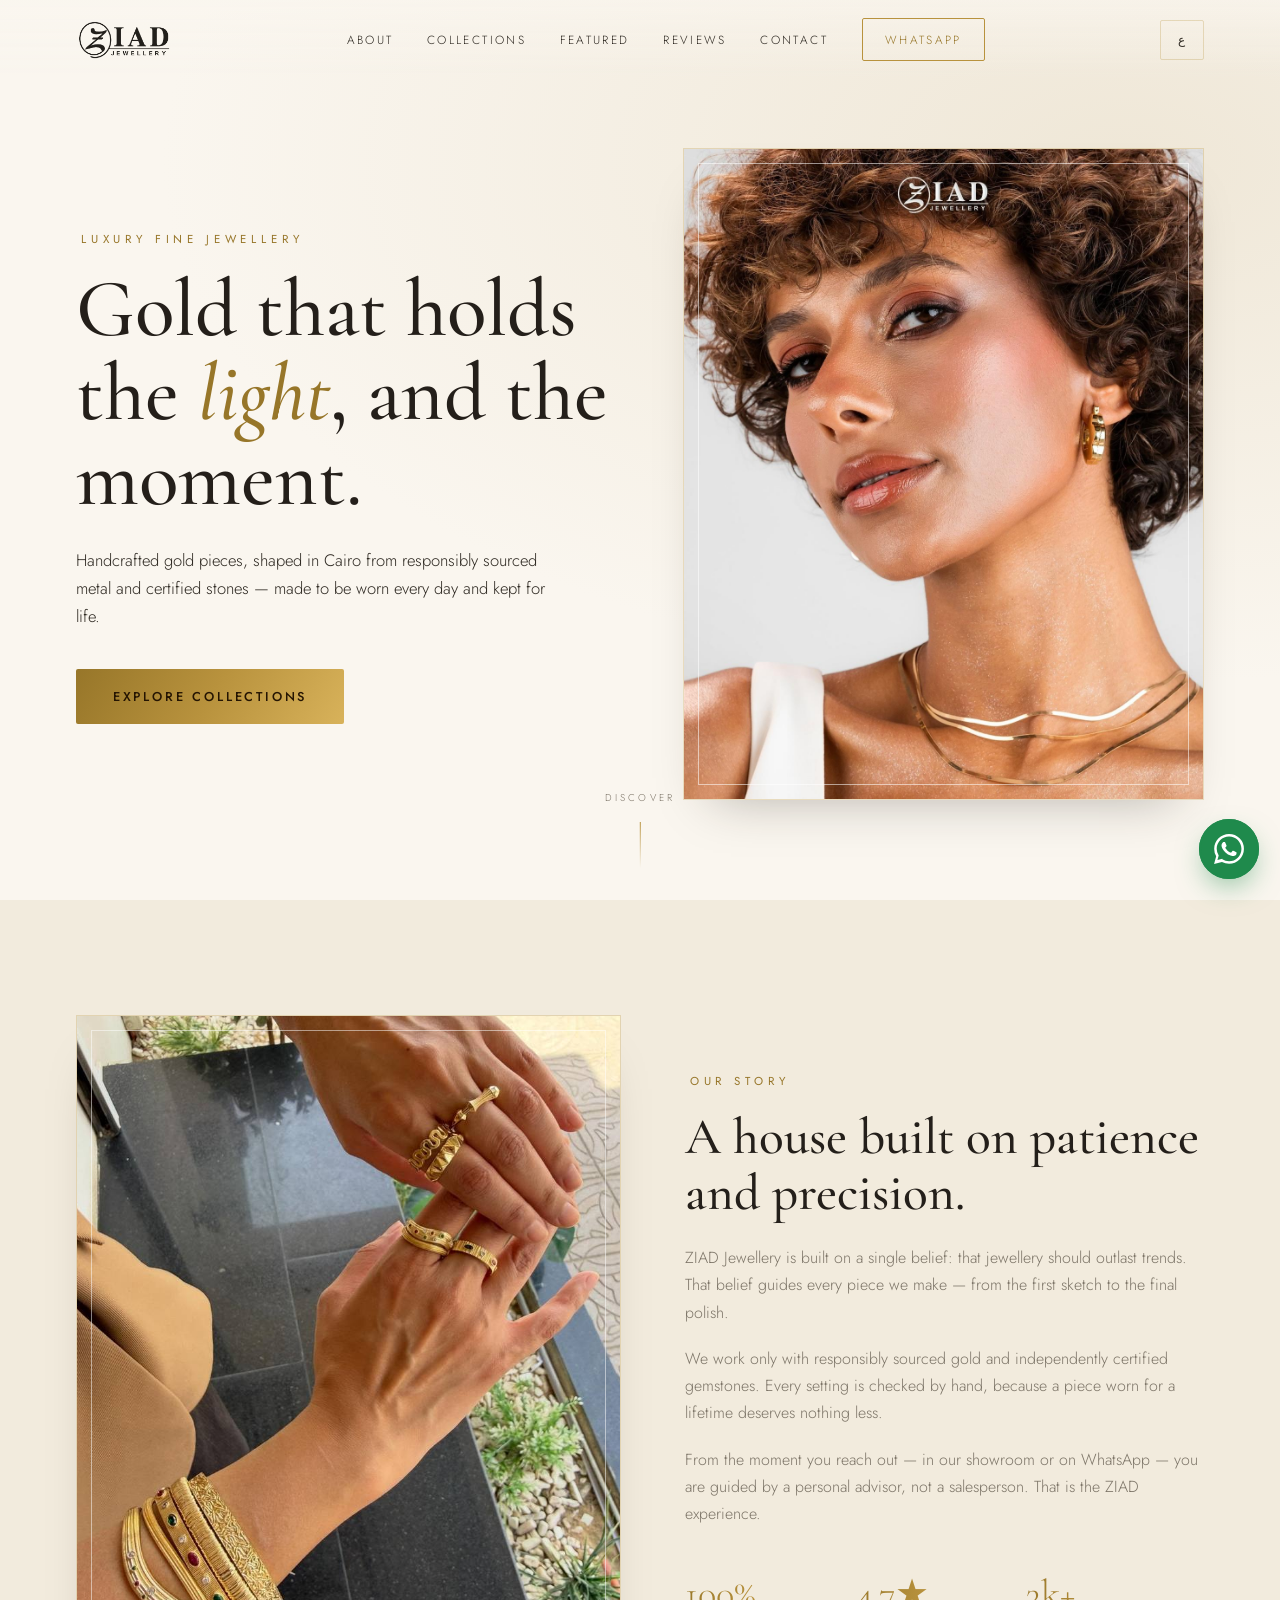
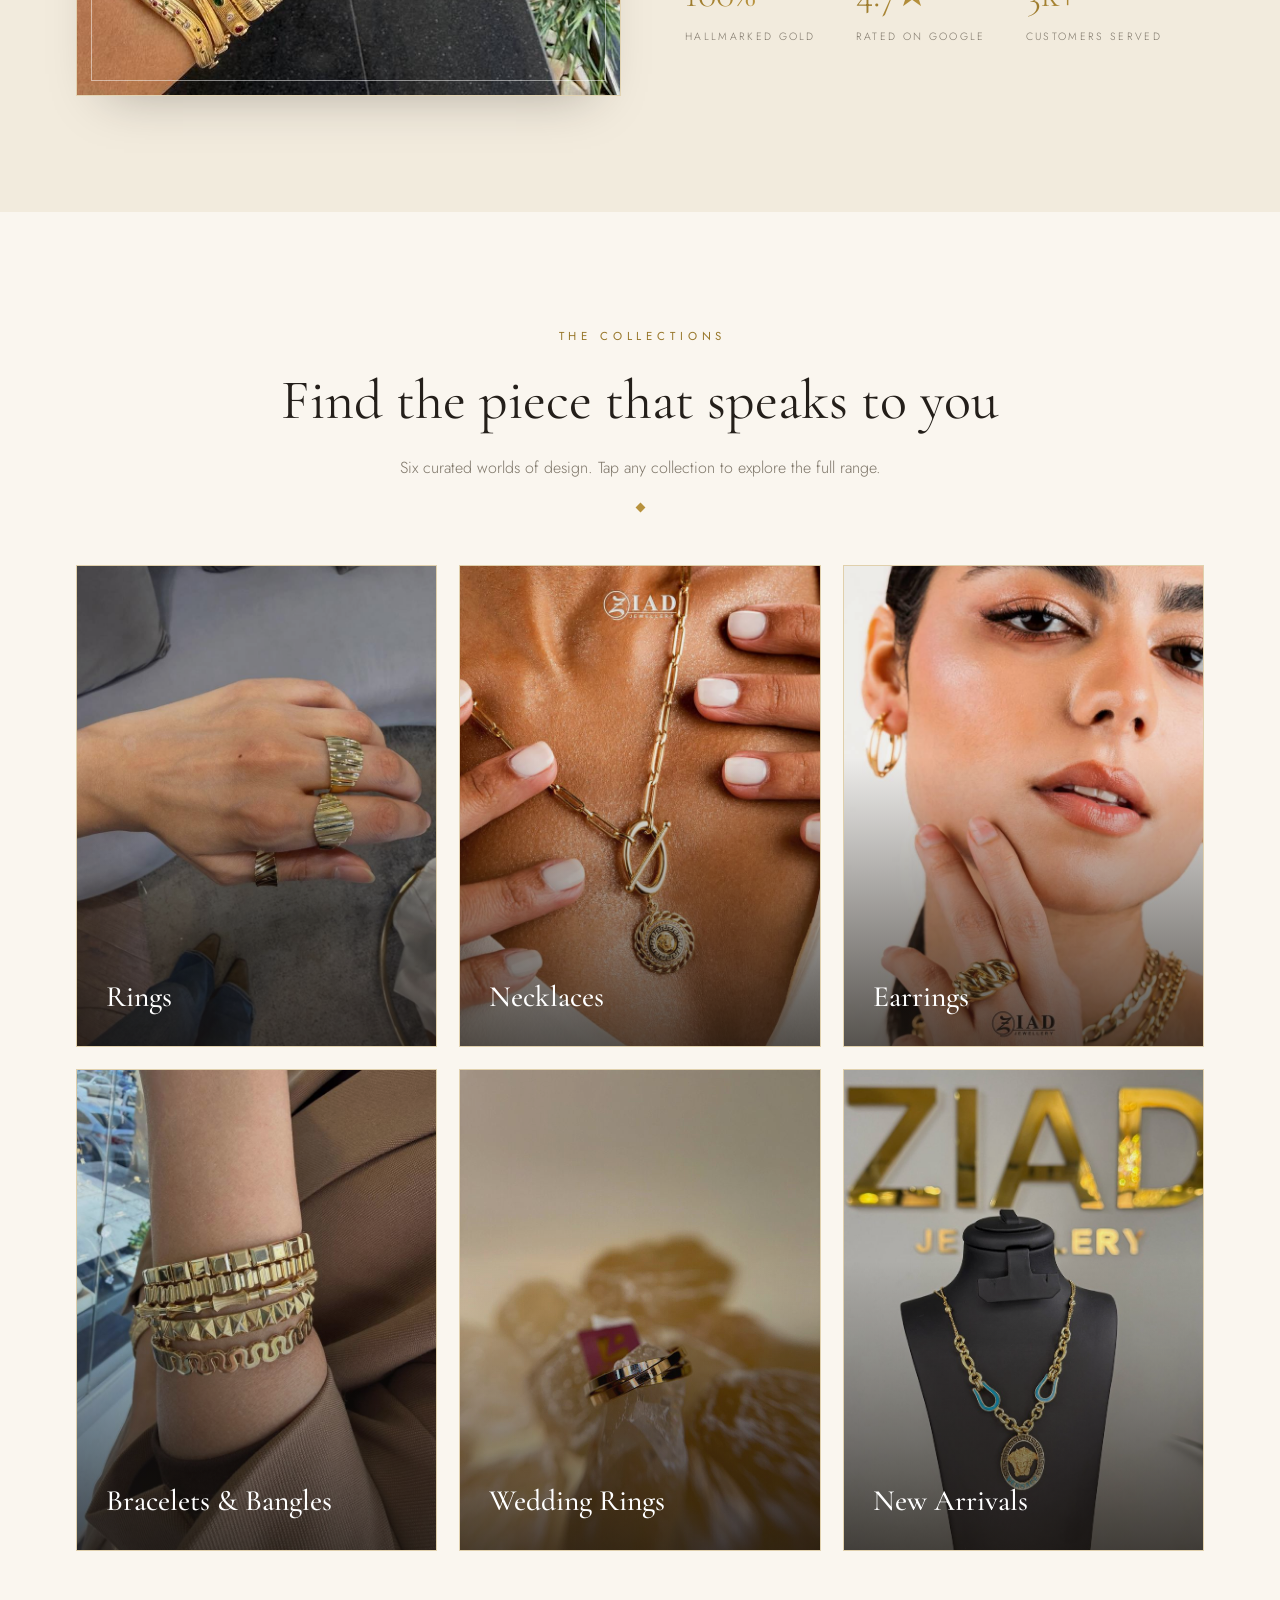
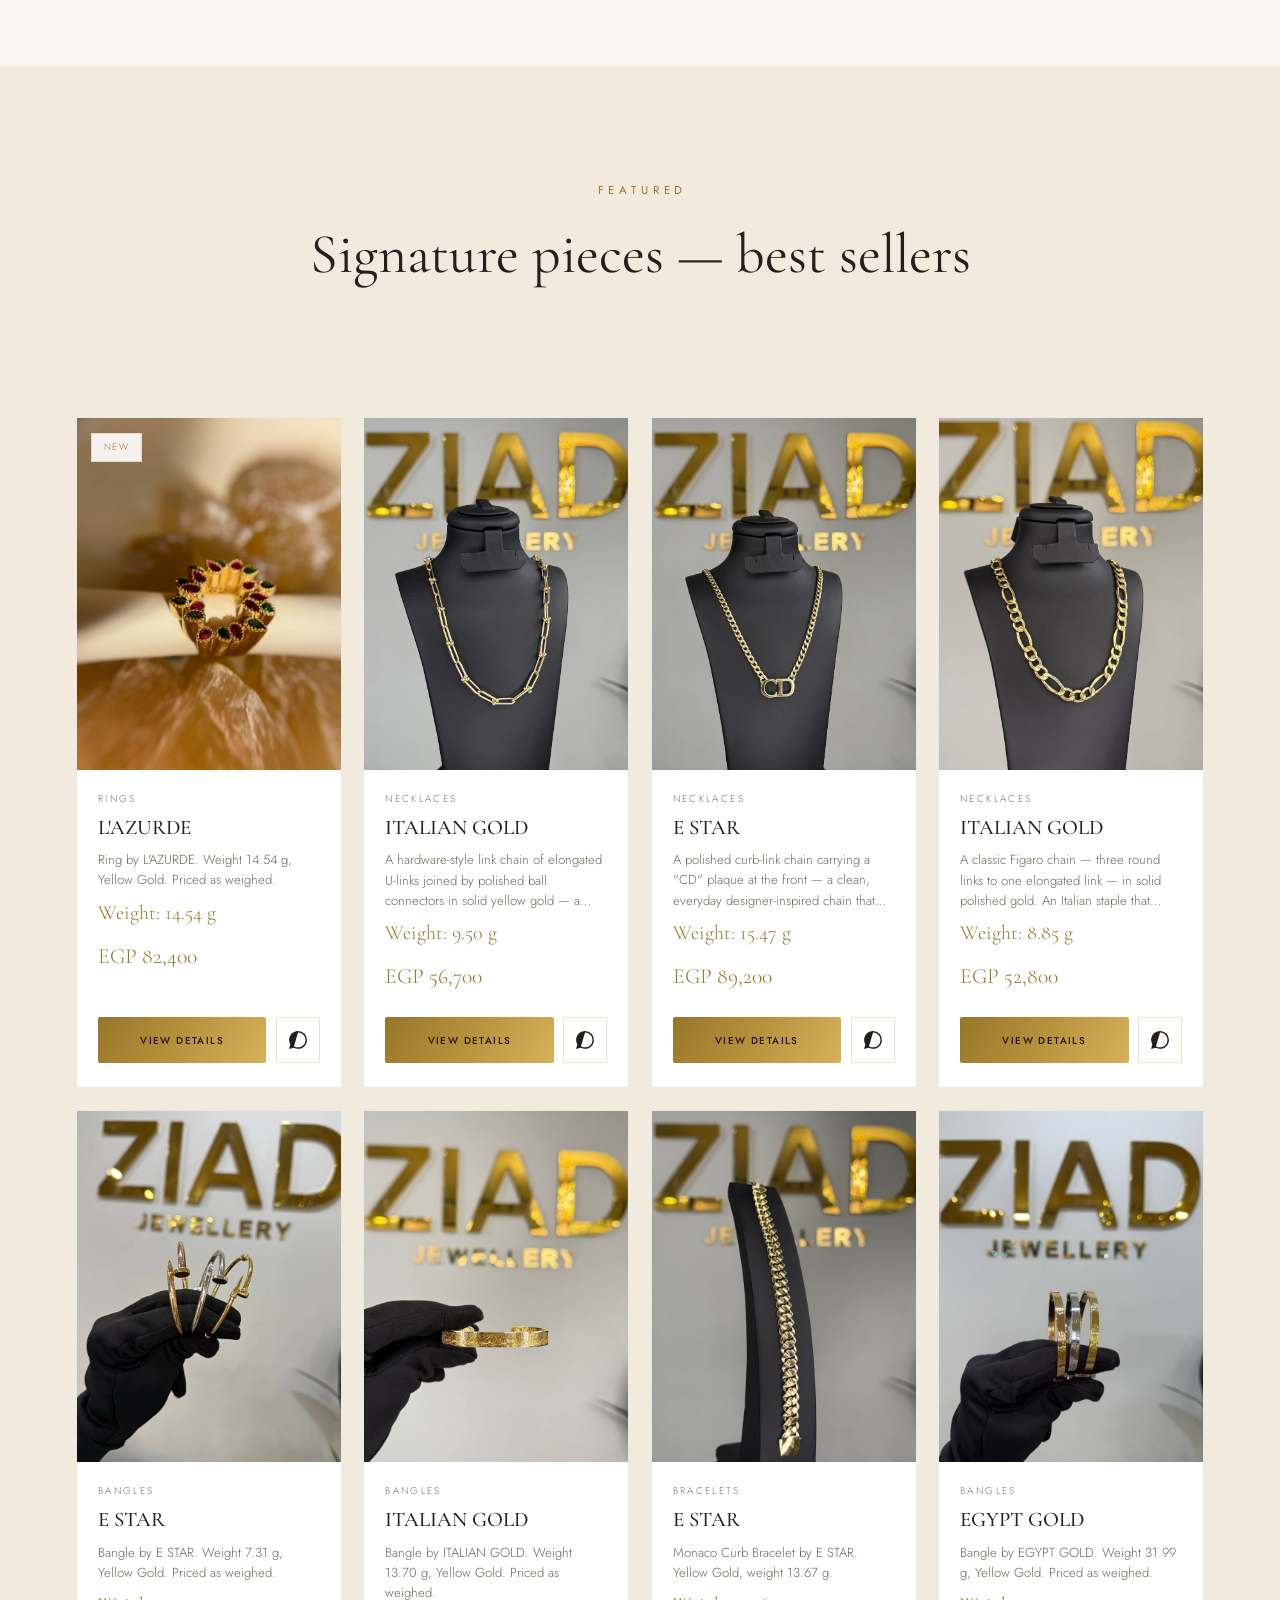
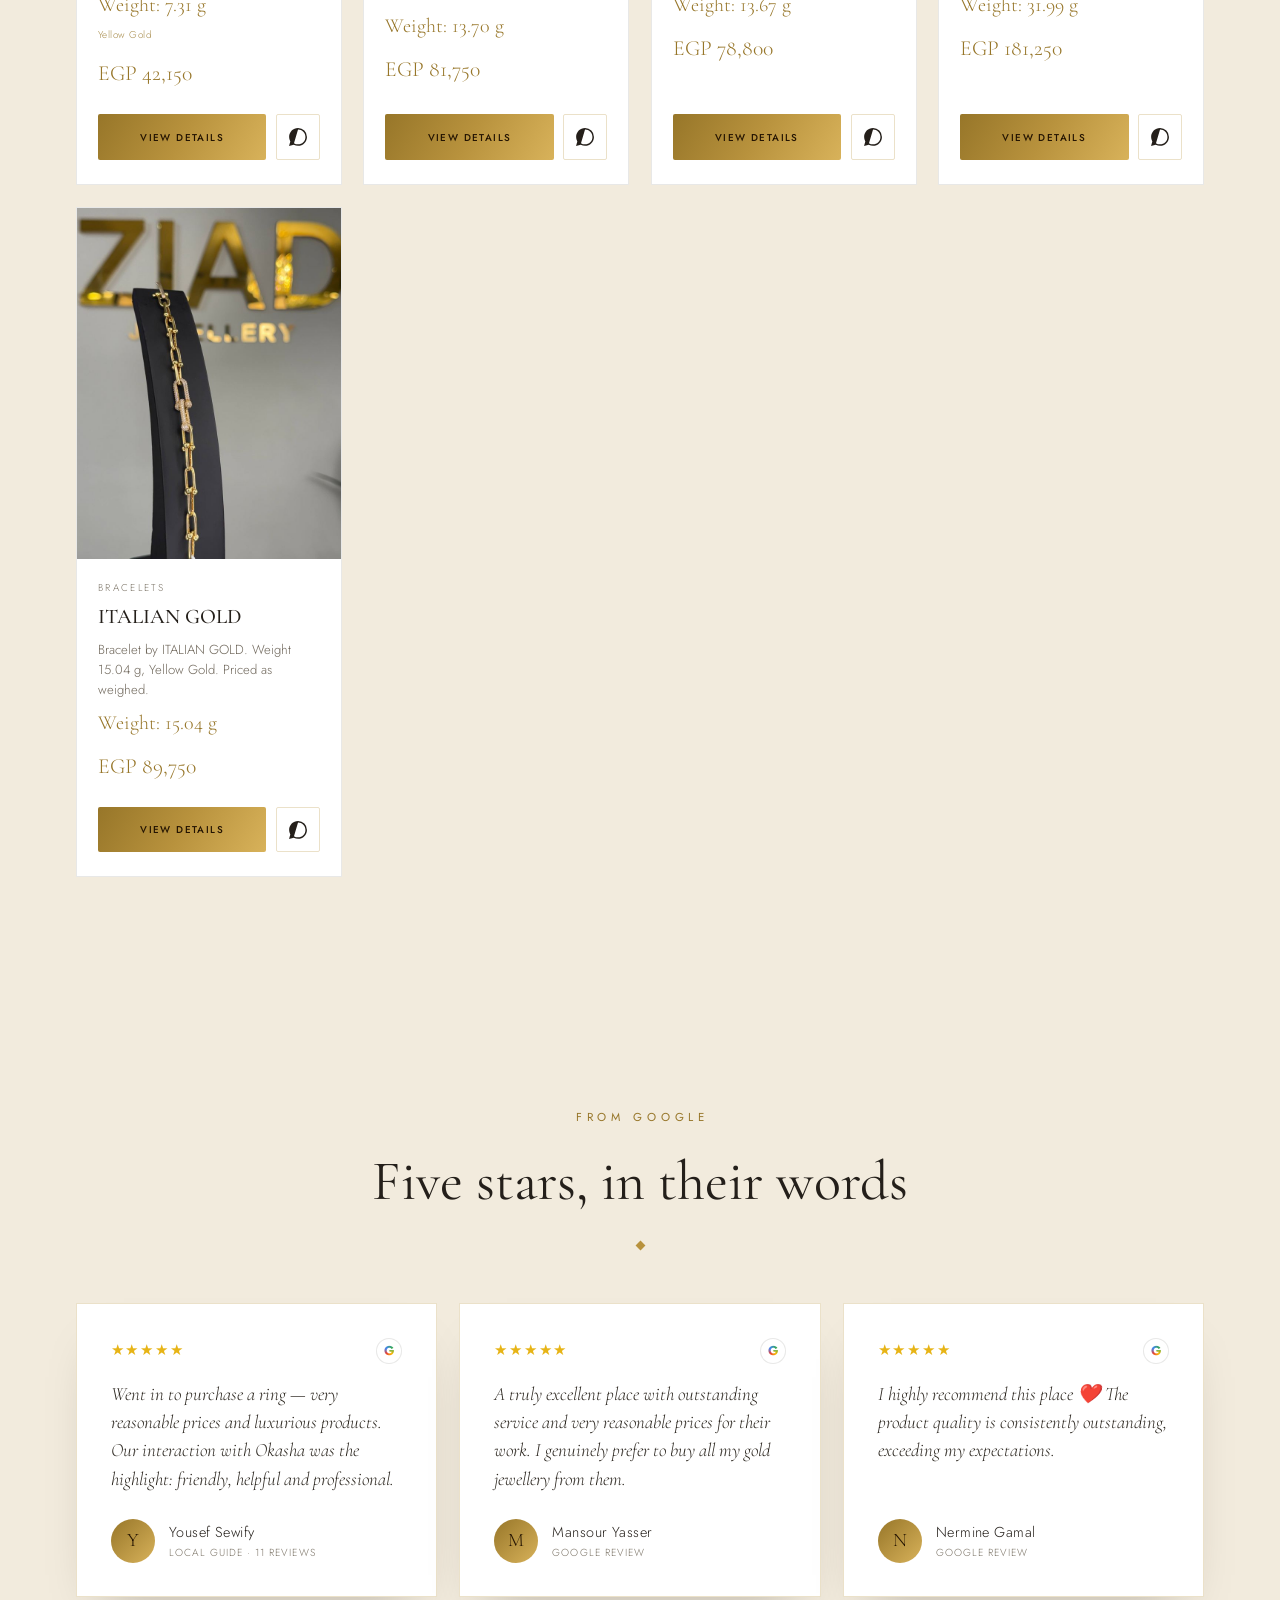
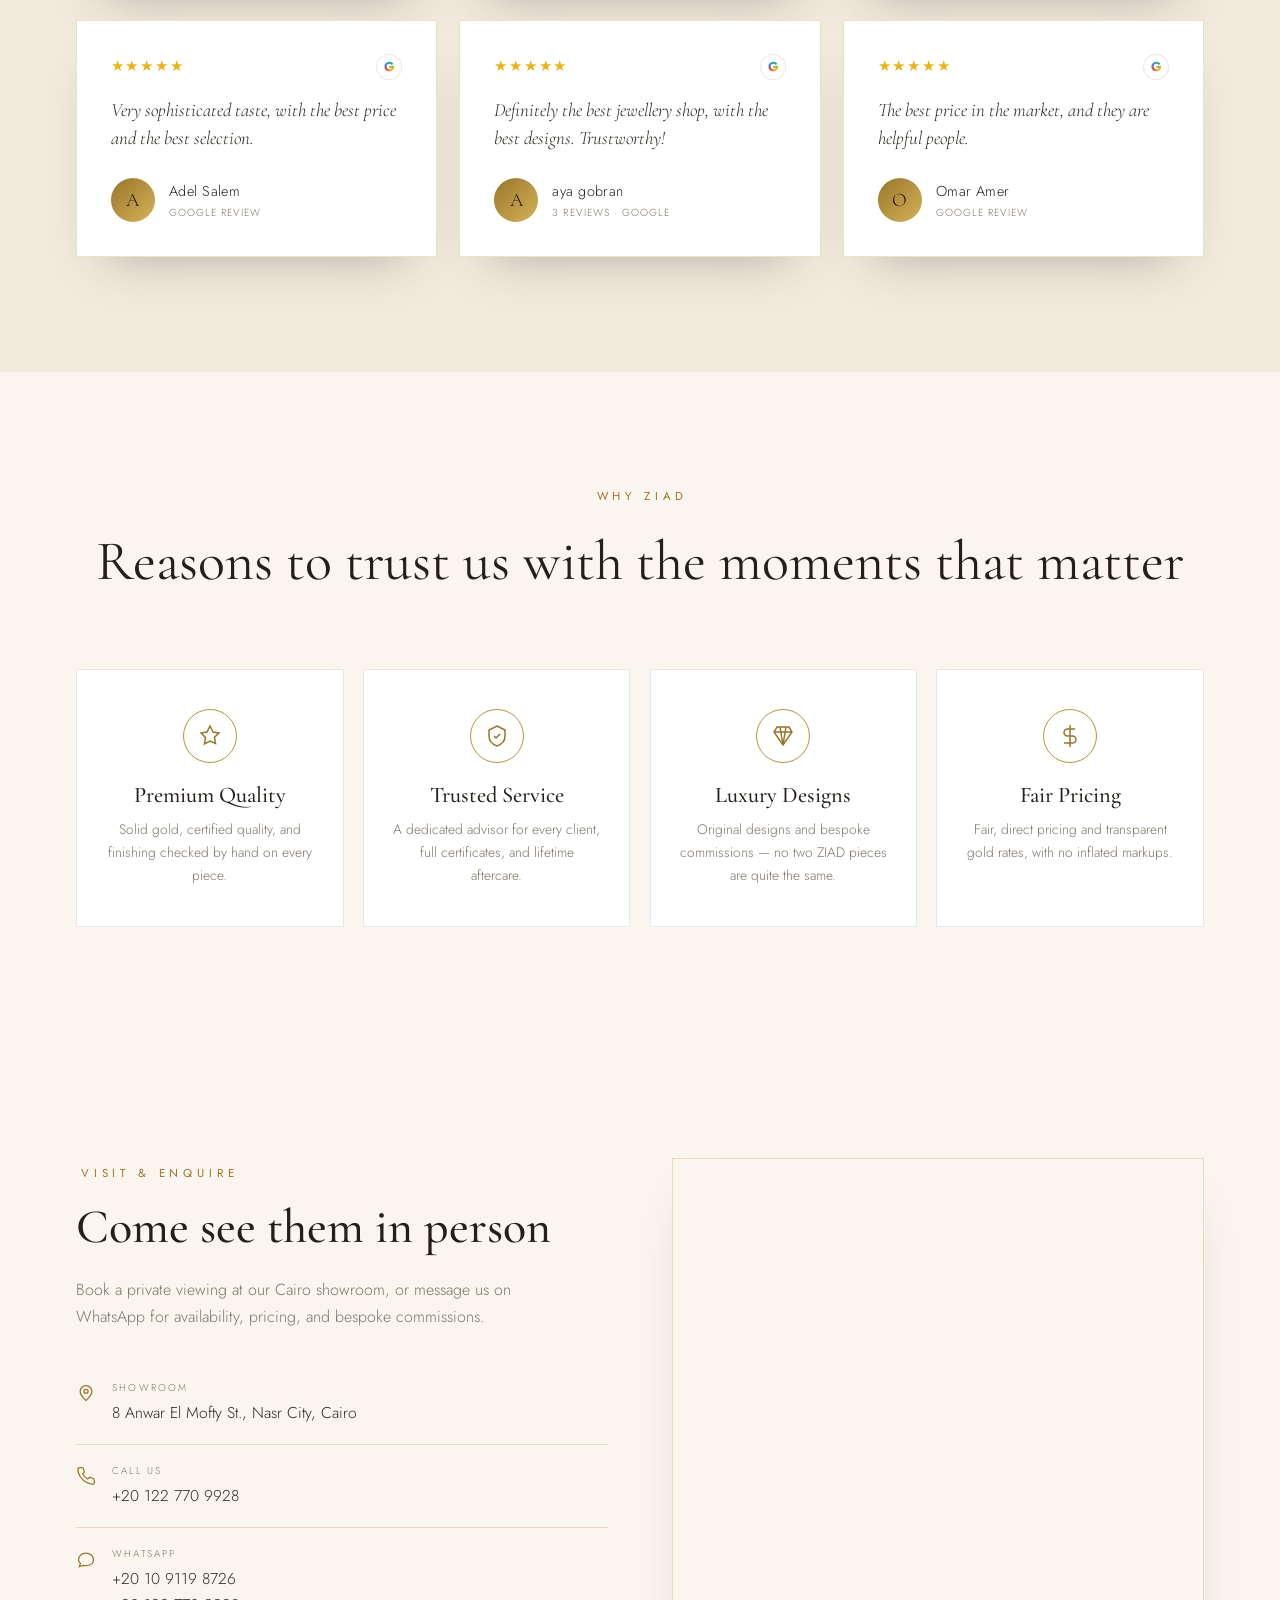
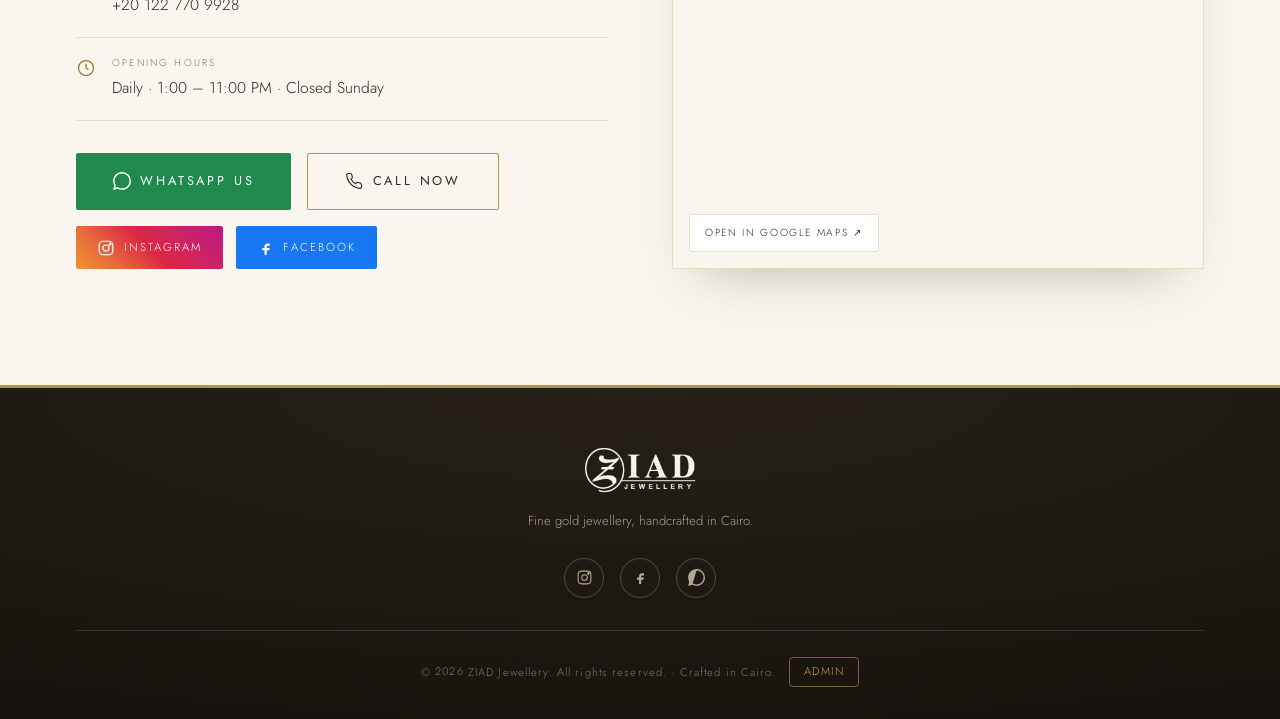
==== index.html @ f8f136b1 "Merge c59892991628650ffd30996917c9f0c00cf25801 into 47e1cc8c299da4b43839809f3c0a942188576038" ====
<!DOCTYPE html>
<html lang="en" dir="ltr">
<head>
<meta charset="UTF-8" />
<meta name="viewport" content="width=device-width, initial-scale=1.0" />

<!-- ============ SEO ============ -->
<title>ZIAD Jewellery | Fine Gold Jewellery — Nasr City, Cairo</title>
<link rel="canonical" href="https://ziadjewellery.com/" />
<meta property="og:image" content="https://ziadjewellery.com/og-image.png" />
<meta property="og:image:width" content="1200" />
<meta property="og:image:height" content="630" />
<meta name="twitter:image" content="https://ziadjewellery.com/og-image.png" />
<meta name="description" content="ZIAD Jewellery — a luxury fine jewellery house in Nasr City, Cairo crafting gold rings, necklaces, earrings, bracelets and sets. Visit us or enquire on WhatsApp." />
<meta name="keywords" content="ZIAD Jewellery, fine jewellery Cairo, gold jewellery Nasr City, gold rings, necklaces, earrings, bracelets, luxury jewellery Egypt, مجوهرات زياد" />
<meta name="author" content="ZIAD Jewellery" />
<meta name="robots" content="index, follow" />
<meta name="theme-color" content="#FAF6EF" />
<meta name="geo.region" content="EG-C" />
<meta name="geo.placename" content="Nasr City, Cairo" />
<meta name="geo.position" content="30.0663534;31.3289362" />
<meta name="ICBM" content="30.0663534, 31.3289362" />
<link rel="icon" type="image/png" href="/favicon.png" />
<link rel="apple-touch-icon" href="/favicon.png" />

<meta property="og:type" content="website" />
<meta property="og:site_name" content="ZIAD Jewellery" />
<meta property="og:title" content="ZIAD Jewellery | Fine Gold Jewellery" />
<meta property="og:description" content="Handcrafted gold jewellery in Nasr City, Cairo. Explore our collections and enquire on WhatsApp." />
<meta property="og:url" content="https://www.facebook.com/p/Ziad-Jewellery-61564944060835/" />
<meta property="og:locale" content="en_US" />
<meta property="og:locale:alternate" content="ar_EG" />
<meta name="twitter:card" content="summary_large_image" />
<meta name="twitter:title" content="ZIAD Jewellery | Fine Gold Jewellery" />
<meta name="twitter:description" content="Handcrafted gold jewellery in Nasr City, Cairo." />

<script type="application/ld+json">
{
  "@context": "https://schema.org",
  "@type": "JewelryStore",
  "name": "ZIAD Jewellery",
  "logo": "https://ziadjewellery.com/logo.png",
  "image": "https://ziadjewellery.com/og-image.png",
  "@id": "https://www.facebook.com/p/Ziad-Jewellery-61564944060835/",
  "url": "https://www.facebook.com/p/Ziad-Jewellery-61564944060835/",
  "telephone": "+20 122 770 9928",
  "email": "Jewelleryziad@gmail.com",
  "priceRange": "$$$",
  "description": "Luxury fine jewellery house crafting timeless gold pieces in Nasr City, Cairo.",
  "address": {
    "@type": "PostalAddress",
    "streetAddress": "8 Anwar El Mofty St., Nasr City",
    "addressLocality": "Cairo",
    "addressRegion": "Cairo Governorate",
    "addressCountry": "EG"
  },
  "geo": { "@type": "GeoCoordinates", "latitude": 30.0663534, "longitude": 31.3289362 },
  "hasMap": "https://maps.app.goo.gl/wXFVMtK8iD3mbw276",
  "openingHoursSpecification": [{
    "@type": "OpeningHoursSpecification",
    "dayOfWeek": ["Monday","Tuesday","Wednesday","Thursday","Friday","Saturday"],
    "opens": "13:00", "closes": "23:00"
  }],
  "sameAs": ["https://www.instagram.com/ziad.jewellery/?hl=en","https://www.facebook.com/p/Ziad-Jewellery-61564944060835/"],
  "aggregateRating": { "@type": "AggregateRating", "ratingValue": "4.7", "reviewCount": "12", "bestRating": "5", "worstRating": "1" },
  "review": [
    {"@type":"Review","author":{"@type":"Person","name":"Yousef Sewify"},"reviewRating":{"@type":"Rating","ratingValue":"5"},"reviewBody":"Went in to purchase a ring, very reasonable prices and luxurious products. Our interaction with Okasha was the highlight of the experience — friendly, helpful and professional."},
    {"@type":"Review","author":{"@type":"Person","name":"Mansour Yasser"},"reviewRating":{"@type":"Rating","ratingValue":"5"},"reviewBody":"A truly excellent place with outstanding service and very reasonable prices. I genuinely prefer to buy all my gold jewellery from them."},
    {"@type":"Review","author":{"@type":"Person","name":"Nermine Gamal"},"reviewRating":{"@type":"Rating","ratingValue":"5"},"reviewBody":"I highly recommend this place. The product quality is consistently outstanding, exceeding my expectations."}
  ]
}
</script>

<link rel="preconnect" href="https://fonts.googleapis.com" />
<link rel="preconnect" href="https://fonts.gstatic.com" crossorigin />
<link href="https://fonts.googleapis.com/css2?family=Cormorant+Garamond:ital,wght@0,400;0,500;0,600;1,400&family=Jost:wght@300;400;500&family=El+Messiri:wght@400;500;600&family=Cairo:wght@300;400;500;600&display=swap" rel="stylesheet" />

<style>
:root{
  --ivory:#FAF6EF; --pearl:#F2EBDD; --sand:#EFE7D7; --champagne:#E7D9BE;
  --espresso:#241F1A; --ink:#2E2922; --gold:#B8923D; --gold-bright:#D8B25A; --gold-deep:#977629;
  --muted:#7d7568; --line:rgba(184,146,61,.28); --line-soft:rgba(36,31,26,.10);
  --shadow:0 26px 50px -30px rgba(36,31,26,.35);
  --maxw:1240px; --ease:cubic-bezier(.22,.61,.36,1);
  --serif:'Cormorant Garamond',Georgia,serif; --sans:'Jost',-apple-system,BlinkMacSystemFont,'Segoe UI',sans-serif;
}
*{margin:0;padding:0;box-sizing:border-box;-webkit-tap-highlight-color:transparent}
html{scroll-behavior:smooth;-webkit-text-size-adjust:100%}
body{background:var(--ivory);color:var(--espresso);font-family:var(--sans);font-weight:300;line-height:1.7;overflow-x:hidden;-webkit-font-smoothing:antialiased}
body.locked{overflow:hidden}
img{display:block;max-width:100%;height:auto}
a{color:inherit;text-decoration:none}
button{font-family:inherit;cursor:pointer;border:none;background:none;color:inherit}
:focus-visible{outline:2px solid var(--gold);outline-offset:3px}
h1,h2,h3,.serif{font-family:var(--serif);font-weight:400;line-height:1.1}
.eyebrow{font-family:var(--sans);font-weight:400;font-size:.72rem;letter-spacing:.42em;text-transform:uppercase;color:var(--gold-deep);display:inline-block;margin-bottom:1.1rem;padding-left:.42em}
.shimmer{background:linear-gradient(100deg,var(--gold-deep) 0%,var(--gold) 25%,var(--gold-bright) 50%,var(--gold) 75%,var(--gold-deep) 100%);background-size:220% auto;-webkit-background-clip:text;background-clip:text;-webkit-text-fill-color:transparent;color:transparent;animation:shimmerMove 6s linear infinite}
@keyframes shimmerMove{to{background-position:-220% center}}
.wrap{max-width:var(--maxw);margin:0 auto;padding:0 clamp(1.25rem,5vw,3.5rem)}
.section{padding:clamp(4.5rem,9vw,8rem) 0}
section[id],header[id]{scroll-margin-top:84px}
.center{text-align:center}
.divider{display:flex;align-items:center;justify-content:center;gap:1rem;margin:0 auto;max-width:240px}
.divider span{height:1px;flex:1;background:linear-gradient(90deg,transparent,var(--gold))}
.divider span:last-child{background:linear-gradient(90deg,var(--gold),transparent)}
.divider i{width:7px;height:7px;background:var(--gold);transform:rotate(45deg);flex:none}

.btn{display:inline-flex;align-items:center;gap:.6rem;justify-content:center;font-family:var(--sans);font-weight:400;font-size:.8rem;letter-spacing:.22em;text-transform:uppercase;padding:1.05rem 2.3rem;border-radius:2px;transition:all .5s var(--ease);position:relative;overflow:hidden;min-height:52px}
.btn-gold{background:linear-gradient(120deg,var(--gold-deep),var(--gold),var(--gold-bright));color:#241402;font-weight:500}
.btn-gold:hover{box-shadow:0 14px 34px -10px rgba(184,146,61,.6);transform:translateY(-2px)}
.btn-ghost{border:1px solid var(--gold);color:var(--ink)}
.btn-ghost:hover{background:rgba(184,146,61,.1);color:var(--gold-deep)}
.btn-wa{background:#1f8a4c;color:#fff}
.btn-wa:hover{background:#1aa358;transform:translateY(-2px);box-shadow:0 14px 34px -12px rgba(31,138,76,.55)}
.btn svg{width:18px;height:18px;flex:none}

/* Preloader */
.preloader{position:fixed;inset:0;z-index:9999;background:radial-gradient(120% 120% at 50% 40%,#262019,#15110c);display:flex;flex-direction:column;align-items:center;justify-content:center;transition:opacity .9s var(--ease),visibility .9s var(--ease)}
.preloader.done{opacity:0;visibility:hidden}
.pre-logo{position:relative;z-index:2;width:min(64vw,340px);opacity:0;transform:translateY(12px) scale(.98);animation:preIn 1.1s var(--ease) .2s forwards}
.pre-logo img{width:100%;height:auto;display:block;filter:drop-shadow(0 6px 24px rgba(0,0,0,.4))}
.pre-logo::after{content:"";position:absolute;top:-10%;left:-60%;width:48%;height:120%;background:linear-gradient(100deg,transparent,rgba(216,178,90,.55),rgba(255,247,224,.7),transparent);transform:skewX(-18deg);mix-blend-mode:screen;animation:sweep 2.1s var(--ease) .75s 1 forwards}
@keyframes sweep{0%{left:-60%}100%{left:150%}}
.pre-line{position:relative;z-index:2;height:1px;width:0;background:linear-gradient(90deg,transparent,var(--gold),transparent);margin-top:1.7rem;animation:preLine 1.3s var(--ease) .85s forwards}
@keyframes preIn{to{opacity:1;transform:none}}
@keyframes preLine{to{width:220px}}
.pre-sub{position:relative;z-index:2;font-size:.66rem;letter-spacing:.5em;text-transform:uppercase;color:rgba(231,217,190,.7);margin-top:1.1rem;opacity:0;animation:preIn 1s var(--ease) 1s forwards}
.pre-sparks{position:absolute;inset:0;z-index:0;overflow:hidden;pointer-events:none}
.spark{position:absolute;background:linear-gradient(120deg,#fbeec0,#d8b25a);opacity:0;transform:translate(0,0) scale(0) rotate(0deg);clip-path:polygon(50% 0,60% 40%,100% 50%,60% 60%,50% 100%,40% 60%,0 50%,40% 40%);animation:twinkle var(--dur,3s) ease-in-out var(--del,0s) infinite;filter:drop-shadow(0 0 5px rgba(216,178,90,.75))}
@keyframes twinkle{0%{opacity:0;transform:translate(0,0) scale(.2) rotate(0deg)}50%{opacity:.95;transform:translate(var(--x,14px),var(--y,-18px)) scale(1) rotate(180deg)}100%{opacity:0;transform:translate(calc(var(--x,14px)*2),calc(var(--y,-18px)*2)) scale(.2) rotate(360deg)}}

/* Nav */
.nav{position:fixed;top:0;left:0;width:100%;z-index:900;padding:1.15rem 0;transition:all .5s var(--ease);border-bottom:1px solid transparent}
.nav::before{content:"";position:absolute;inset:0;background:linear-gradient(rgba(250,246,239,.65),transparent);opacity:1;transition:opacity .5s;pointer-events:none}
.nav.scrolled{background:rgba(250,246,239,.9);backdrop-filter:blur(14px);padding:.7rem 0;border-bottom:1px solid var(--line)}
.nav.scrolled::before{opacity:0}
.nav-inner{display:flex;align-items:center;justify-content:space-between;position:relative;gap:1rem}
.brand-logo{height:42px;display:flex;align-items:center;flex:none}
.brand-logo img{height:100%;width:auto}
.nav.scrolled .brand-logo{height:36px}
.nav-links{display:flex;gap:2.1rem;align-items:center}
.nav-links a{font-size:.74rem;letter-spacing:.2em;text-transform:uppercase;color:var(--ink);position:relative;padding:.3rem 0;transition:color .4s;white-space:nowrap}
.nav-links a::after{content:"";position:absolute;left:0;bottom:-2px;width:0;height:1px;background:var(--gold);transition:width .4s var(--ease)}
.nav-links a:hover{color:var(--gold-deep)}
.nav-links a:hover::after{width:100%}
.nav-cta{border:1px solid var(--gold);padding:.65rem 1.4rem !important;border-radius:2px;color:var(--gold-deep) !important}
.nav-cta:hover{background:rgba(184,146,61,.1)}
.nav-controls{display:flex;align-items:center;gap:.8rem;flex:none;position:relative;z-index:906}
.lang-btn{border:1px solid var(--line);color:var(--ink);padding:.5rem .8rem;border-radius:2px;font-size:.72rem;letter-spacing:.12em;font-family:var(--sans);min-width:44px;min-height:40px;transition:.4s}
.lang-btn:hover{border-color:var(--gold);color:var(--gold-deep)}
.burger{display:none;flex-direction:column;gap:5px;padding:8px}
.burger span{width:26px;height:1.6px;background:var(--ink);transition:.4s}
.burger.open span:nth-child(1){transform:translateY(6.6px) rotate(45deg)}
.burger.open span:nth-child(2){opacity:0}
.burger.open span:nth-child(3){transform:translateY(-6.6px) rotate(-45deg)}

/* Hero */
.hero{position:relative;min-height:100vh;min-height:100svh;display:flex;align-items:center;padding:7.5rem 0 4.5rem;overflow:hidden;background:radial-gradient(130% 100% at 88% 18%,var(--sand),transparent 58%),var(--ivory)}
.hero-inner{position:relative;z-index:2;width:100%;display:grid;grid-template-columns:1.02fr .98fr;gap:clamp(2rem,5vw,4.5rem);align-items:center}
.hero-copy{max-width:600px}
.hero h1{font-size:clamp(2.7rem,6.4vw,5.2rem);line-height:1.03;margin:0 0 1.6rem;font-weight:500;color:var(--espresso)}
.hero h1 em{font-style:italic;color:var(--gold-deep)}
.hero p{font-size:clamp(1rem,1.3vw,1.16rem);color:var(--ink);max-width:480px;margin-bottom:2.4rem;font-weight:300}
.hero-cta{display:flex;gap:1rem;flex-wrap:wrap}
.hero-figure{position:relative;aspect-ratio:4/5;overflow:hidden;border:1px solid var(--line);box-shadow:var(--shadow)}
.hero-figure img{width:100%;height:100%;object-fit:cover;object-position:72% 28%;transition:transform 1.6s var(--ease)}
.hero-figure:hover img{transform:scale(1.04)}
.hero-figure::before{content:"";position:absolute;inset:14px;border:1px solid rgba(255,255,255,.55);z-index:2;pointer-events:none}
.hero-figure::after{content:"";position:absolute;top:0;left:-78%;width:55%;height:100%;z-index:3;background:linear-gradient(100deg,transparent,rgba(255,247,224,.45),transparent);transform:skewX(-18deg);animation:heroSweep 7s var(--ease) 2s infinite}
@keyframes heroSweep{0%,18%{left:-78%}38%,100%{left:150%}}
.scroll-cue{position:absolute;bottom:2rem;left:50%;transform:translateX(-50%);z-index:2;text-align:center;color:var(--muted)}
.scroll-cue span{font-size:.62rem;letter-spacing:.32em;text-transform:uppercase}
.scroll-cue i{display:block;width:1px;height:46px;background:linear-gradient(var(--gold),transparent);margin:.8rem auto 0;animation:cue 2s var(--ease) infinite}
@keyframes cue{0%,100%{opacity:.3;transform:scaleY(.6)}50%{opacity:1;transform:scaleY(1)}}

.head{margin-bottom:3.4rem}
.head h2{font-size:clamp(2.1rem,5vw,3.5rem);margin:.4rem 0 1.4rem;color:var(--espresso)}
.head.center{display:flex;flex-direction:column;align-items:center}
.head p{color:var(--muted);max-width:560px}

/* About */
.about{background:var(--pearl)}
.about-grid{display:grid;grid-template-columns:1.05fr 1fr;gap:clamp(2rem,5vw,5rem);align-items:center}
.about-img{position:relative;aspect-ratio:4/5;overflow:hidden;border:1px solid var(--line);box-shadow:var(--shadow)}
.about-img img{width:100%;height:100%;object-fit:cover;transition:transform 1.4s var(--ease)}
.about-img:hover img{transform:scale(1.05)}
.about-img::before{content:"";position:absolute;inset:14px;border:1px solid rgba(255,255,255,.5);z-index:2;pointer-events:none}
.about h2{font-size:clamp(2rem,4.5vw,3.2rem);margin-bottom:1.4rem;font-weight:500;color:var(--espresso)}
.about p{color:var(--muted);margin-bottom:1.2rem}
.about-stats{display:flex;gap:2.5rem;margin-top:2.2rem;flex-wrap:wrap}
.stat .n{font-family:var(--serif);font-size:2.4rem}
.stat .l{font-size:.66rem;letter-spacing:.22em;text-transform:uppercase;color:var(--muted)}

/* Collections */
.col-grid{display:grid;grid-template-columns:repeat(3,1fr);gap:1.4rem}
.col-card{position:relative;aspect-ratio:3/4;overflow:hidden;border:1px solid var(--line);cursor:pointer;background:var(--sand)}
.col-card img{width:100%;height:100%;object-fit:cover;transition:transform 1.2s var(--ease),filter 1.2s var(--ease);filter:brightness(.95)}
.col-card:hover img{transform:scale(1.08);filter:brightness(.78)}
.col-card::after{content:"";position:absolute;top:0;left:-75%;width:50%;height:100%;z-index:3;background:linear-gradient(100deg,transparent,rgba(255,247,224,.45),transparent);transform:skewX(-18deg);transition:left .9s var(--ease)}
.col-card:hover::after{left:130%}
.col-card .scrim{position:absolute;inset:0;z-index:1;background:linear-gradient(transparent 40%,rgba(28,23,18,.72))}
.col-meta{position:absolute;inset:0;z-index:2;display:flex;flex-direction:column;justify-content:flex-end;padding:1.8rem;text-align:left;color:#fff}
.col-meta h3{font-size:1.85rem;margin-bottom:.2rem;font-weight:500}
.col-meta .v{font-size:.68rem;letter-spacing:.26em;text-transform:uppercase;color:var(--gold-bright);opacity:0;transform:translateY(8px);transition:.5s var(--ease)}
.col-card:hover .v{opacity:1;transform:translateY(0)}
.col-card .corner{position:absolute;top:1.2rem;right:1.2rem;z-index:2;width:30px;height:30px;border-top:1px solid var(--gold-bright);border-right:1px solid var(--gold-bright);opacity:0;transition:.5s}
.col-card:hover .corner{opacity:1}

/* Products */
.prod-grid{display:grid;grid-template-columns:repeat(4,1fr);gap:1.35rem}
.prod-card{background:#fff;border:1px solid var(--line-soft);overflow:hidden;display:flex;flex-direction:column;transition:transform .6s var(--ease),box-shadow .6s var(--ease)}
.prod-card:hover{transform:translateY(-6px);box-shadow:var(--shadow)}
.prod-thumb{position:relative;aspect-ratio:3/4;overflow:hidden;background:var(--sand);cursor:pointer}
.prod-thumb img{width:100%;height:100%;object-fit:contain;transition:transform 1s var(--ease)}
.prod-card:hover .prod-thumb img{transform:scale(1.07)}
.prod-tag{position:absolute;top:.9rem;left:.9rem;z-index:2;font-size:.58rem;letter-spacing:.2em;text-transform:uppercase;background:rgba(255,255,255,.9);border:1px solid var(--line);color:var(--gold-deep);padding:.35rem .7rem}
.prod-body{padding:1.3rem 1.3rem 1.5rem;display:flex;flex-direction:column;gap:.5rem;flex:1}
.prod-body .c{font-size:.62rem;letter-spacing:.24em;text-transform:uppercase;color:var(--muted)}
.prod-body h3{font-size:1.3rem;font-weight:500;line-height:1.2;color:var(--espresso)}
.prod-body .price{color:var(--gold-deep);font-family:var(--serif);font-size:1.35rem;margin-top:.2rem}
.prod-actions{display:flex;gap:.6rem;margin-top:auto;padding-top:.9rem}
.prod-actions .btn{flex:1;padding:.8rem .6rem;font-size:.62rem;letter-spacing:.14em;min-height:44px}
.icon-btn{flex:none !important;width:44px;border:1px solid var(--line)}

/* Reviews */
.reviews{background:var(--pearl)}
.rev-grid{display:grid;grid-template-columns:repeat(3,1fr);gap:1.4rem}
.rev-card{border:1px solid var(--line);padding:2.1rem;background:#fff;position:relative;box-shadow:var(--shadow);display:flex;flex-direction:column}
.rev-head{display:flex;align-items:center;justify-content:space-between;margin-bottom:1rem}
.rev-stars{color:#E7B416;letter-spacing:.12em;font-size:.95rem}
.g-badge{width:26px;height:26px;border-radius:50%;border:1px solid var(--line-soft);display:flex;align-items:center;justify-content:center;font-family:var(--sans);font-weight:500;font-size:.8rem;background:#fff}
.g-badge b{background:conic-gradient(from -45deg,#4285F4,#34A853,#FBBC05,#EA4335,#4285F4);-webkit-background-clip:text;background-clip:text;-webkit-text-fill-color:transparent}
.rev-card p{color:var(--ink);font-family:var(--serif);font-size:1.18rem;font-style:italic;line-height:1.5;margin-bottom:1.6rem}
.rev-author{display:flex;align-items:center;gap:.9rem;margin-top:auto}
.rev-author .av{width:44px;height:44px;border-radius:50%;background:linear-gradient(135deg,var(--gold-deep),var(--gold-bright));display:flex;align-items:center;justify-content:center;color:#241402;font-family:var(--serif);font-size:1.2rem;flex:none}
.rev-author .nm{font-size:.9rem;letter-spacing:.03em;color:var(--espresso)}
.rev-author .rl{font-size:.64rem;letter-spacing:.1em;text-transform:uppercase;color:var(--muted)}

/* Why */
.why-grid{display:grid;grid-template-columns:repeat(4,1fr);gap:1.2rem}
.why-card{border:1px solid var(--line-soft);padding:2.4rem 1.8rem;text-align:center;transition:.6s var(--ease);background:#fff}
.why-card:hover{transform:translateY(-5px);border-color:var(--gold);box-shadow:var(--shadow)}
.why-ic{width:54px;height:54px;margin:0 auto 1.3rem;display:flex;align-items:center;justify-content:center;border:1px solid var(--gold);border-radius:50%;color:var(--gold-deep)}
.why-ic svg{width:24px;height:24px}
.why-card h3{font-size:1.4rem;font-weight:500;margin-bottom:.6rem;color:var(--espresso)}
.why-card p{font-size:.86rem;color:var(--muted)}

/* Contact */
.contact-grid{display:grid;grid-template-columns:1fr 1fr;gap:clamp(2rem,5vw,4rem);align-items:stretch}
.contact-info h2{font-size:clamp(2rem,4.5vw,3rem);margin-bottom:1.4rem;font-weight:500;color:var(--espresso)}
.contact-info > p{color:var(--muted);margin-bottom:2rem;max-width:440px}
.info-row{display:flex;gap:1rem;align-items:flex-start;padding:1.1rem 0;border-bottom:1px solid var(--line)}
.info-row .ic{color:var(--gold-deep);flex:none;margin-top:3px}
.info-row .ic svg{width:20px;height:20px}
.info-row .lab{font-size:.62rem;letter-spacing:.22em;text-transform:uppercase;color:var(--muted);margin-bottom:.2rem}
.info-row .val{font-size:.98rem;color:var(--ink)}
.contact-cta{display:flex;gap:1rem;margin-top:2rem;flex-wrap:wrap}
.contact-socials{display:flex;gap:.8rem;margin-top:1rem;flex-wrap:wrap}
.soc-btn{display:inline-flex;align-items:center;gap:.55rem;padding:.75rem 1.3rem;border-radius:2px;color:#fff;font-size:.72rem;letter-spacing:.18em;text-transform:uppercase;transition:transform .4s var(--ease),box-shadow .4s var(--ease)}
.soc-btn svg{width:18px;height:18px}
.soc-btn:hover{transform:translateY(-2px)}
.soc-ig{background:linear-gradient(45deg,#f09433,#e6683c 25%,#dc2743 50%,#cc2366 75%,#bc1888)}
.soc-ig:hover{box-shadow:0 12px 28px -12px rgba(220,39,67,.6)}
.soc-fb{background:#1877F2}
.soc-fb:hover{box-shadow:0 12px 28px -12px rgba(24,119,242,.6)}
.map-wrap{display:block;border:1px solid var(--line);overflow:hidden;min-height:420px;position:relative;box-shadow:var(--shadow);cursor:pointer}
.map-wrap iframe{width:100%;height:100%;border:0;min-height:420px;display:block;pointer-events:none}
.map-overlay{position:absolute;inset:0;z-index:2}
.map-pill{position:absolute;left:1rem;bottom:1rem;z-index:3;background:rgba(255,255,255,.94);color:var(--ink);font-size:.64rem;letter-spacing:.16em;text-transform:uppercase;padding:.6rem .95rem;border:1px solid var(--line);border-radius:2px;display:inline-flex;gap:.4rem;transition:.4s}
.map-wrap:hover .map-pill{color:var(--gold-deep);border-color:var(--gold)}

/* Footer */
.footer{background:radial-gradient(120% 120% at 50% 0%,#262019,#15110c);border-top:3px solid var(--gold);padding:3.5rem 0 2rem;text-align:center;color:#e7decf}
.footer .foot-logo{height:52px;margin:0 auto .9rem}
.footer p{color:rgba(231,217,190,.7);font-size:.82rem;max-width:440px;margin:0 auto 1.6rem}
.foot-soc{display:flex;gap:1rem;justify-content:center;margin-bottom:2rem}
.foot-soc a{width:40px;height:40px;border:1px solid rgba(231,217,190,.25);border-radius:50%;display:flex;align-items:center;justify-content:center;transition:.4s;color:rgba(231,217,190,.75)}
.foot-soc a:hover{border-color:var(--gold-bright);color:var(--gold-bright)}
.foot-soc svg{width:17px;height:17px}
.foot-bot{font-size:.7rem;letter-spacing:.1em;color:rgba(231,217,190,.5);border-top:1px solid rgba(231,217,190,.15);padding-top:1.6rem}

/* Sticky WhatsApp */
.wa-float{position:fixed;right:1.3rem;bottom:1.3rem;z-index:850;width:60px;height:60px;border-radius:50%;background:#1f8a4c;display:flex;align-items:center;justify-content:center;color:#fff;box-shadow:0 12px 30px -8px rgba(31,138,76,.6);transition:transform .4s var(--ease)}
.wa-float:hover{transform:scale(1.08)}
.wa-float svg{width:30px;height:30px}
.wa-float::before{content:"";position:absolute;inset:0;border-radius:50%;border:2px solid #1f8a4c;animation:pulse 2.4s ease-out infinite}
@keyframes pulse{0%{transform:scale(1);opacity:.6}100%{transform:scale(1.7);opacity:0}}

/* Collection page */
.collection-page{display:none;padding-top:7rem;min-height:100vh}
.collection-page.active{display:block;animation:fadeUp .7s var(--ease)}
.cp-hero{position:relative;aspect-ratio:21/7;min-height:240px;overflow:hidden;border:1px solid var(--line);margin-bottom:3rem;display:flex;align-items:flex-end;box-shadow:var(--shadow)}
.cp-hero img{position:absolute;inset:0;width:100%;height:100%;object-fit:cover;filter:brightness(.7)}
.cp-hero .cp-scrim{position:absolute;inset:0;background:linear-gradient(transparent,rgba(20,16,11,.7))}
.cp-hero .cp-meta{position:relative;z-index:2;padding:2.4rem;color:#fff}
.cp-hero h2{font-size:clamp(2.2rem,6vw,4rem);font-weight:500}
.cp-hero p{color:var(--champagne);max-width:520px;margin-top:.6rem}
.back-link{display:inline-flex;align-items:center;gap:.6rem;font-size:.72rem;letter-spacing:.2em;text-transform:uppercase;color:var(--muted);margin-bottom:1.6rem;transition:color .4s}
.back-link:hover{color:var(--gold-deep)}

/* Modal */
.modal{position:fixed;inset:0;z-index:1000;display:none;align-items:center;justify-content:center;padding:1.2rem}
.modal.open{display:flex;animation:fadeIn .35s ease}
.modal-bg{position:absolute;inset:0;background:rgba(28,23,18,.55);backdrop-filter:blur(6px)}
.modal-box{position:relative;z-index:2;background:var(--ivory);border:1px solid var(--line);max-width:920px;width:100%;max-height:90vh;overflow-y:auto;display:grid;grid-template-columns:1fr 1fr;animation:fadeUp .5s var(--ease);box-shadow:0 40px 80px -30px rgba(28,23,18,.6)}
.modal-close{position:absolute;top:1rem;right:1rem;z-index:5;width:40px;height:40px;border:1px solid var(--line);border-radius:50%;display:flex;align-items:center;justify-content:center;color:var(--ink);background:rgba(255,255,255,.7);transition:.4s}
.modal-close:hover{border-color:var(--gold);color:var(--gold-deep);transform:rotate(90deg)}
.m-gallery{background:var(--sand);position:relative}
.m-main{aspect-ratio:1;overflow:hidden;position:relative;cursor:zoom-in;touch-action:pan-y;user-select:none;background:var(--sand)}
.m-main img{width:100%;height:100%;object-fit:contain;transition:transform .45s var(--ease),opacity .25s;will-change:transform}
.m-main.swapping img{opacity:0}
.m-main.zoomed{cursor:zoom-out}
.m-main.zoomed img{transform:scale(2.3)}
.m-nav{position:absolute;top:50%;transform:translateY(-50%);z-index:4;width:42px;height:42px;border-radius:50%;background:rgba(255,255,255,.86);border:1px solid var(--line);color:var(--espresso);font-size:1.6rem;line-height:1;display:flex;align-items:center;justify-content:center;transition:.35s;-webkit-backdrop-filter:blur(4px);backdrop-filter:blur(4px)}
.m-nav:hover{background:#fff;color:var(--gold-deep);border-color:var(--gold)}
.m-prev{left:.6rem}.m-next{right:.6rem}
.m-count{position:absolute;right:.6rem;bottom:.6rem;z-index:4;background:rgba(36,31,26,.62);color:#fff;font-size:.62rem;letter-spacing:.12em;padding:.3rem .6rem;border-radius:2px;pointer-events:none}
.m-thumbs{display:flex;gap:.6rem;padding:.8rem;flex-wrap:wrap}
.m-thumbs.hidden{display:none}
.m-thumbs img{width:60px;height:60px;object-fit:cover;border:1px solid var(--line);cursor:pointer;opacity:.55;transition:.3s}
.m-thumbs img.active,.m-thumbs img:hover{opacity:1;border-color:var(--gold)}
html[dir="rtl"] .m-prev{left:auto;right:.6rem}
html[dir="rtl"] .m-next{right:auto;left:.6rem}
html[dir="rtl"] .m-count{right:auto;left:.6rem}
.m-info{padding:2.2rem;display:flex;flex-direction:column}
.m-info .c{font-size:.64rem;letter-spacing:.24em;text-transform:uppercase;color:var(--gold-deep);margin-bottom:.6rem}
.m-info h3{font-size:2rem;font-weight:500;margin-bottom:.6rem;color:var(--espresso)}
.m-info .price{font-family:var(--serif);font-size:1.7rem;color:var(--gold-deep);margin-bottom:1.2rem}
.m-info .desc{color:var(--muted);font-size:.92rem;margin-bottom:1.6rem}
.m-specs{border-top:1px solid var(--line);margin-bottom:1.8rem}
.m-specs .row{display:flex;justify-content:space-between;padding:.7rem 0;border-bottom:1px solid var(--line-soft);font-size:.84rem}
.m-specs .row .k{color:var(--muted);letter-spacing:.08em}
.m-specs .row .v{color:var(--ink)}
.m-actions{display:flex;flex-direction:column;gap:.7rem;margin-top:auto}

.reveal{opacity:0;transform:translateY(34px);transition:opacity 1s var(--ease),transform 1s var(--ease)}
.reveal.in{opacity:1;transform:none}
.reveal.d1{transition-delay:.12s}.reveal.d2{transition-delay:.24s}.reveal.d3{transition-delay:.36s}
@keyframes fadeUp{from{opacity:0;transform:translateY(24px)}to{opacity:1;transform:none}}
@keyframes fadeIn{from{opacity:0}to{opacity:1}}

/* ===== Arabic / RTL ===== */
html[dir="rtl"] body{font-family:'Cairo',var(--sans)}
html[dir="rtl"] h1,html[dir="rtl"] h2,html[dir="rtl"] h3,html[dir="rtl"] .serif{font-family:'El Messiri',var(--serif)}
html[dir="rtl"] *{letter-spacing:normal !important}
html[dir="rtl"] .eyebrow{padding-left:0;padding-right:.42em}
html[dir="rtl"] .hero-copy,html[dir="rtl"] .about-text,html[dir="rtl"] .contact-info,html[dir="rtl"] .prod-body,html[dir="rtl"] .col-meta,html[dir="rtl"] .m-info,html[dir="rtl"] .cp-hero .cp-meta,html[dir="rtl"] .rev-card{text-align:right}
html[dir="rtl"] .rev-card p{font-style:normal}
html[dir="rtl"] .nav-links a::after{left:auto;right:0}
html[dir="rtl"] .rev-card .quote{left:auto;right:1.6rem}
html[dir="rtl"] .prod-tag{left:auto;right:.9rem}
html[dir="rtl"] .col-card .corner{right:auto;left:1.2rem;border-right:none;border-left:1px solid var(--gold-bright)}
html[dir="rtl"] .map-pill{left:auto;right:1rem}
html[dir="rtl"] .wa-float{right:auto;left:1.3rem}
html[dir="rtl"] .hero p,html[dir="rtl"] .contact-info > p{margin-left:auto;margin-right:0}

@media(max-width:1024px){.col-grid{grid-template-columns:repeat(2,1fr)}.prod-grid{grid-template-columns:repeat(2,1fr)}.why-grid{grid-template-columns:repeat(2,1fr)}.rev-grid{grid-template-columns:repeat(2,1fr)}}
@media(max-width:860px){
  .nav-links{position:fixed;top:0;right:0;height:100vh;width:min(78vw,330px);background:var(--ivory);flex-direction:column;justify-content:center;gap:1.8rem;transform:translateX(100%);transition:transform .55s var(--ease);border-left:1px solid var(--line);padding:2rem;z-index:905;box-shadow:-20px 0 50px -30px rgba(28,23,18,.4)}
  .nav-links.open{transform:translateX(0)}
  .nav-links a{font-size:.9rem}
  .burger{display:flex;z-index:906;position:relative}
  .about-grid,.contact-grid{grid-template-columns:1fr}
  .rev-grid{grid-template-columns:1fr}
  .modal-box{grid-template-columns:1fr;max-height:92vh}
  .hero{min-height:auto;padding:7rem 0 3.5rem}
  .hero-inner{grid-template-columns:1fr;gap:2.2rem}
  .hero-copy{max-width:none}
  .hero-figure{max-height:64vh}
  .hero p{margin-left:0}
  .scroll-cue{display:none}
  html[dir="rtl"] .nav-links{right:auto;left:0;transform:translateX(-100%);border-left:none;border-right:1px solid var(--line)}
  html[dir="rtl"] .nav-links.open{transform:translateX(0)}
}
@media(max-width:560px){
  .col-grid{grid-template-columns:1fr 1fr;gap:.9rem}
  .prod-grid{grid-template-columns:1fr 1fr;gap:.9rem}
  .why-grid{grid-template-columns:1fr}
  .hero-cta .btn,.contact-cta .btn{flex:1}
  .prod-body{padding:1rem}
  .prod-body h3{font-size:1.05rem}
  .about-stats{gap:1.6rem}
  .prod-actions{flex-wrap:wrap}
  .prod-actions .btn{min-width:100%}
  .icon-btn{width:100% !important}
  .nav-links{width:min(82vw,300px)}
}
@media(max-width:480px){
  .wrap{padding:0 1.1rem}
  .section{padding:3.4rem 0}
  .nav-inner{gap:.5rem}
  .brand-logo{height:34px}
  .nav.scrolled .brand-logo{height:30px}
  .nav-controls{gap:.5rem}
  .lang-btn{padding:.4rem .6rem;font-size:.66rem;min-width:38px;min-height:36px}
  .hero h1{font-size:clamp(2.1rem,9vw,3rem)}
  .hero p{font-size:.95rem;max-width:none}
  .hero-cta{flex-direction:column;align-items:stretch}
  .hero-cta .btn{width:100%}
  .hero-figure{aspect-ratio:4/5;max-height:52vh}
  .head h2{font-size:clamp(1.8rem,8vw,2.6rem)}
  .col-grid{grid-template-columns:1fr;gap:.9rem}
  .prod-grid{grid-template-columns:1fr;gap:1rem}
  .prod-body h3{font-size:1.15rem}
  .prod-actions{flex-direction:column}
  .prod-actions .btn{width:100%}
  .icon-btn{width:100% !important;height:44px}
  .about-stats{justify-content:space-between;gap:1rem}
  .stat .n{font-size:1.9rem}
  .rev-card{padding:1.5rem}
  .why-card{padding:1.8rem 1.2rem}
  .contact-cta{flex-direction:column;align-items:stretch}
  .contact-cta .btn{width:100%}
  .contact-socials{justify-content:flex-start}
  .map-wrap,.map-wrap iframe{min-height:300px}
  .modal-box{max-height:94vh}
  .m-info{padding:1.4rem}
  .m-info h3{font-size:1.5rem}
  .m-thumbs img{width:48px;height:48px}
  .m-nav{width:36px;height:36px;font-size:1.3rem}
  .cp-hero{aspect-ratio:auto;min-height:200px}
  .cp-hero .cp-meta{padding:1.4rem}
  .wa-float{width:52px;height:52px;right:1rem;bottom:1rem}
  .wa-float svg{width:26px;height:26px}
  .footer .foot-logo{height:42px}
}
@media(prefers-reduced-motion:reduce){
  *,*::before,*::after{animation-duration:.001ms !important;animation-iteration-count:1 !important;transition-duration:.01ms !important;scroll-behavior:auto !important}
  .reveal{opacity:1;transform:none}
}
</style>
<style>html{-webkit-text-size-adjust:100%}img,svg,video{max-width:100%;height:auto}*{-webkit-tap-highlight-color:transparent}@media(max-width:560px){.nav-links a,.wa-btn,.btn,button{min-height:44px}.prod-body{padding:.85rem}.prod-body h3{font-size:1rem}}@media(max-width:380px){.prod-grid{gap:.7rem}}</style><meta name="application-name" content="ZIAD Jewellery" /><meta name="apple-mobile-web-app-title" content="ZIAD Jewellery" /><meta name="apple-mobile-web-app-capable" content="yes" /><meta name="mobile-web-app-capable" content="yes" /><meta name="format-detection" content="telephone=yes" /><meta name="rating" content="general" /><meta property="og:image:alt" content="ZIAD Jewellery — fine gold jewellery, Nasr City, Cairo" />
<style>html{scroll-behavior:smooth}a,button,.btn,.icon-btn,input,select,textarea{touch-action:manipulation}.wa-choice-card{max-height:85vh;overflow:auto;-webkit-overflow-scrolling:touch}.wa-choice-opt{min-height:50px}.wa-choice-x{width:40px;height:40px}@media(max-width:560px){.wa-choice-card{padding:1.3rem 1.1rem}.wa-choice-opt{font-size:.9rem}}@media(prefers-reduced-motion:reduce){html{scroll-behavior:auto}}</style>
<!-- Vercel Web Analytics -->
<script defer src="https://cdn.vercel-insights.com/v1/script.js"></script>
</head>

<body class="locked">

<div class="preloader" id="preloader" aria-hidden="true">
  <div class="pre-sparks" id="preSparks"></div>
  <div class="pre-logo"><img src="[data-uri]" alt="ZIAD Jewellery" /></div>
  <div class="pre-line"></div>
  <div class="pre-sub" data-k="pre_sub">Fine Jewellery</div>
</div>

<nav class="nav" id="nav">
  <div class="wrap nav-inner">
    <a href="#home" class="brand-logo" data-home aria-label="ZIAD Jewellery home"><img src="[data-uri]" alt="ZIAD Jewellery" /></a>
    <div class="nav-links" id="navLinks">
      <a href="#about" data-nav data-k="nav_about">About</a>
      <a href="#collections" data-nav data-k="nav_collections">Collections</a>
      <a href="#featured" data-nav data-k="nav_featured">Featured</a>
      <a href="#reviews" data-nav data-k="nav_reviews">Reviews</a>
      <a href="#contact" data-nav data-k="nav_contact">Contact</a>
      <a href="#" class="nav-cta" id="navWa" data-k="nav_wa">WhatsApp</a>
    </div>
    <div class="nav-controls">
      <button class="lang-btn" id="langBtn" aria-label="Switch language">ع</button>
      <button class="burger" id="burger" aria-label="Open menu" aria-expanded="false"><span></span><span></span><span></span></button>
    </div>
  </div>
</nav>

<main id="site">
  <header class="hero" id="home">
    <div class="wrap hero-inner">
      <div class="hero-copy">
        <span class="eyebrow reveal" data-k="hero_eyebrow">Luxury Fine Jewellery</span>
        <h1 class="reveal d1" data-k="hero_h1">Gold that holds<br>the <em>light</em>, and the<br>moment.</h1>
        <p class="reveal d2" data-k="hero_p">Handcrafted gold pieces, shaped in Cairo from responsibly sourced metal and certified stones — made to be worn every day and kept for life.</p>
        <div class="hero-cta reveal d3">
          <a href="#collections" class="btn btn-gold" data-nav data-k="hero_btn">Explore Collections</a>
        </div>
      </div>
      <figure class="hero-figure reveal d2">
        <img id="heroImg" src="[data-uri]" alt="Model wearing ZIAD gold hoop earrings and layered gold chains" fetchpriority="high" />
      </figure>
    </div>
    <a href="#about" class="scroll-cue" data-nav aria-label="Scroll to discover"><span data-k="scroll_discover">Discover</span><i></i></a>
  </header>

  <section class="section about" id="about">
    <div class="wrap about-grid">
      <div class="about-img reveal"><img src="[data-uri]" alt="ZIAD gold gemstone bangles and rings worn together" loading="lazy" decoding="async" /></div>
      <div class="about-text">
        <span class="eyebrow reveal" data-k="about_eyebrow">Our Story</span>
        <h2 class="reveal d1" data-k="about_h2">A house built on patience and precision.</h2>
        <p class="reveal d1" data-k="about_p1">ZIAD Jewellery is built on a single belief: that jewellery should outlast trends. That belief guides every piece we make — from the first sketch to the final polish.</p>
        <p class="reveal d2" data-k="about_p2">We work only with responsibly sourced gold and independently certified gemstones. Every setting is checked by hand, because a piece worn for a lifetime deserves nothing less.</p>
        <p class="reveal d2" data-k="about_p3">From the moment you reach out — in our showroom or on WhatsApp — you are guided by a personal advisor, not a salesperson. That is the ZIAD experience.</p>
        <div class="about-stats reveal d3">
          <div class="stat"><div class="n shimmer">100%</div><div class="l" data-k="stat1">Hallmarked gold</div></div>
          <div class="stat"><div class="n shimmer">4.7★</div><div class="l" data-k="stat2">Rated on Google</div></div>
          <div class="stat"><div class="n shimmer">3k+</div><div class="l" data-k="stat3">Customers served</div></div>
        </div>
      </div>
    </div>
  </section>

  <section class="section" id="collections">
    <div class="wrap">
      <div class="head center">
        <span class="eyebrow reveal" data-k="col_eyebrow">The Collections</span>
        <h2 class="reveal d1" data-k="col_h2">Find the piece that speaks to you</h2>
        <p class="reveal d2" data-k="col_p">Six curated worlds of design. Tap any collection to explore the full range.</p>
        <div class="divider reveal d2" style="margin-top:1.4rem"><span></span><i></i><span></span></div>
      </div>
      <div class="col-grid" id="colGrid"></div>
    </div>
  </section>

  <section class="section" id="featured" style="background:var(--pearl)">
    <div class="wrap">
      <div class="head center">
        <span class="eyebrow reveal" data-k="feat_eyebrow">Featured</span>
        <h2 class="reveal d1" data-k="feat_h2">Signature pieces — best sellers</h2>
        <p class="reveal d2" data-k="feat_p">A selection from across the house. Tap any piece for full details, or ask about it on WhatsApp.</p>
      </div>
      <div class="prod-grid" id="featuredGrid"></div>
    </div>
  </section>

  <section class="section reviews" id="reviews">
    <div class="wrap">
      <div class="head center">
        <span class="eyebrow reveal" data-k="rev_eyebrow">From Google</span>
        <h2 class="reveal d1" data-k="rev_h2">Five stars, in their words</h2>
        <div class="divider reveal d2" style="margin-top:.4rem"><span></span><i></i><span></span></div>
      </div>
      <div class="rev-grid" id="revGrid"></div>
    </div>
  </section>

  <section class="section" id="why">
    <div class="wrap">
      <div class="head center">
        <span class="eyebrow reveal" data-k="why_eyebrow">Why ZIAD</span>
        <h2 class="reveal d1" data-k="why_h2">Reasons to trust us with the moments that matter</h2>
      </div>
      <div class="why-grid">
        <div class="why-card reveal"><div class="why-ic"><svg viewBox="0 0 24 24" fill="none" stroke="currentColor" stroke-width="1.5"><path d="M12 2l3 6 6 .9-4.5 4.3 1 6.3L12 17l-5.5 2.8 1-6.3L3 8.9 9 8z"/></svg></div><h3 data-k="why1_t">Premium Quality</h3><p data-k="why1_p">Solid gold, certified quality, and finishing checked by hand on every piece.</p></div>
        <div class="why-card reveal d1"><div class="why-ic"><svg viewBox="0 0 24 24" fill="none" stroke="currentColor" stroke-width="1.5"><path d="M12 2l8 4v6c0 5-3.4 8.3-8 10-4.6-1.7-8-5-8-10V6z"/><path d="M9 12l2 2 4-4"/></svg></div><h3 data-k="why2_t">Trusted Service</h3><p data-k="why2_p">A dedicated advisor for every client, full certificates, and lifetime aftercare.</p></div>
        <div class="why-card reveal d2"><div class="why-ic"><svg viewBox="0 0 24 24" fill="none" stroke="currentColor" stroke-width="1.5"><path d="M6 3h12l3 5-9 13L3 8z"/><path d="M3 8h18M9 3l3 18M15 3l-3 18"/></svg></div><h3 data-k="why3_t">Luxury Designs</h3><p data-k="why3_p">Original designs and bespoke commissions — no two ZIAD pieces are quite the same.</p></div>
        <div class="why-card reveal d3"><div class="why-ic"><svg viewBox="0 0 24 24" fill="none" stroke="currentColor" stroke-width="1.5"><path d="M12 1v22M17 5H9.5a3.5 3.5 0 000 7h5a3.5 3.5 0 010 7H6"/></svg></div><h3 data-k="why4_t">Fair Pricing</h3><p data-k="why4_p">Fair, direct pricing and transparent gold rates, with no inflated markups.</p></div>
      </div>
    </div>
  </section>

  <section class="section contact" id="contact" style="background:var(--ivory)">
    <div class="wrap contact-grid">
      <div class="contact-info">
        <span class="eyebrow reveal" data-k="contact_eyebrow">Visit &amp; Enquire</span>
        <h2 class="reveal d1" data-k="contact_h2">Come see them in person</h2>
        <p class="reveal d1" data-k="contact_p">Book a private viewing at our Cairo showroom, or message us on WhatsApp for availability, pricing, and bespoke commissions.</p>
        <div class="info-row reveal d1"><span class="ic"><svg viewBox="0 0 24 24" fill="none" stroke="currentColor" stroke-width="1.5"><path d="M12 21s-7-6-7-11a7 7 0 1114 0c0 5-7 11-7 11z"/><circle cx="12" cy="10" r="2.5"/></svg></span><div><div class="lab" data-k="lab_showroom">Showroom</div><div class="val" data-k="val_showroom">8 Anwar El Mofty St., Nasr City, Cairo</div></div></div>
        <div class="info-row reveal d2"><span class="ic"><svg viewBox="0 0 24 24" fill="none" stroke="currentColor" stroke-width="1.5"><path d="M22 16.9v3a2 2 0 01-2.2 2 19.8 19.8 0 01-8.6-3 19.5 19.5 0 01-6-6 19.8 19.8 0 01-3-8.6A2 2 0 014.1 2h3a2 2 0 012 1.7c.1.9.3 1.8.6 2.6a2 2 0 01-.5 2.1L8 9.6a16 16 0 006 6l1.2-1.2a2 2 0 012.1-.5c.8.3 1.7.5 2.6.6a2 2 0 011.7 2z"/></svg></span><div><div class="lab" data-k="lab_call">Call us</div><div class="val" dir="ltr">+20 122 770 9928</div></div></div>
        <div class="info-row reveal d2"><span class="ic"><svg viewBox="0 0 24 24" fill="none" stroke="currentColor" stroke-width="1.5"><path d="M21 12.8c0 4.5-4 7.2-9 7.2a10 10 0 01-3-.4L4 21l1.3-3.6A6.7 6.7 0 013 12.8C3 8.3 7 5 12 5s9 3.3 9 7.8z"/></svg></span><div><div class="lab" data-k="lab_wa">WhatsApp</div><div class="val" dir="ltr">+20 10 9119 8726<br>+20 122 770 9928</div></div></div>
        <div class="info-row reveal d3"><span class="ic"><svg viewBox="0 0 24 24" fill="none" stroke="currentColor" stroke-width="1.5"><circle cx="12" cy="12" r="9"/><path d="M12 7v5l3 2"/></svg></span><div><div class="lab" data-k="lab_hours">Opening hours</div><div class="val" data-k="val_hours">Daily · 1:00 – 11:00 PM · Closed Sunday</div></div></div>
        <div class="contact-cta reveal d3">
          <a href="#" class="btn btn-wa" data-wa-general>
            <svg viewBox="0 0 24 24" fill="currentColor"><path d="M.057 24l1.687-6.163a11.867 11.867 0 01-1.587-5.946C.16 5.335 5.495 0 12.05 0a11.82 11.82 0 018.413 3.488 11.824 11.824 0 013.48 8.414c-.003 6.557-5.338 11.892-11.893 11.892a11.9 11.9 0 01-5.688-1.448L.057 24zm6.597-3.807c1.676.995 3.276 1.591 5.392 1.592 5.448 0 9.886-4.434 9.889-9.885.002-5.462-4.415-9.89-9.881-9.892-5.452 0-9.887 4.434-9.889 9.884a9.86 9.86 0 001.59 5.337l-.999 3.648 3.908-.984z"/></svg>
            <span data-k="btn_wa_us">WhatsApp Us</span>
          </a>
          <a href="tel:+201227709928" class="btn btn-ghost">
            <svg viewBox="0 0 24 24" fill="none" stroke="currentColor" stroke-width="1.5"><path d="M22 16.9v3a2 2 0 01-2.2 2 19.8 19.8 0 01-8.6-3 19.5 19.5 0 01-6-6 19.8 19.8 0 01-3-8.6A2 2 0 014.1 2h3a2 2 0 012 1.7c.1.9.3 1.8.6 2.6a2 2 0 01-.5 2.1L8 9.6a16 16 0 006 6l1.2-1.2a2 2 0 012.1-.5c.8.3 1.7.5 2.6.6a2 2 0 011.7 2z"/></svg>
            <span data-k="btn_call">Call Now</span>
          </a>
        </div>
        <div class="contact-socials reveal d3">
          <a class="soc-btn soc-ig" href="https://www.instagram.com/ziad.jewellery/?hl=en" target="_blank" rel="noopener" aria-label="ZIAD Jewellery on Instagram">
            <svg viewBox="0 0 24 24" fill="none" stroke="currentColor" stroke-width="1.6"><rect x="3" y="3" width="18" height="18" rx="5"/><circle cx="12" cy="12" r="4"/><circle cx="17.5" cy="6.5" r="1.2" fill="currentColor"/></svg>
            Instagram
          </a>
          <a class="soc-btn soc-fb" href="https://www.facebook.com/p/Ziad-Jewellery-61564944060835/" target="_blank" rel="noopener" aria-label="ZIAD Jewellery on Facebook">
            <svg viewBox="0 0 24 24" fill="currentColor"><path d="M14 9h3V6h-3c-2.2 0-4 1.8-4 4v2H7v3h3v6h3v-6h3l1-3h-4v-2c0-.6.4-1 1-1z"/></svg>
            Facebook
          </a>
        </div>
      </div>
      <a class="map-wrap reveal d1" href="https://maps.app.goo.gl/wXFVMtK8iD3mbw276" target="_blank" rel="noopener" aria-label="Open ZIAD Jewellery location in Google Maps">
        <iframe title="ZIAD Jewellery showroom location on Google Maps" loading="lazy" tabindex="-1" referrerpolicy="no-referrer-when-downgrade" src="https://maps.google.com/maps?q=30.0663534,31.3289362&z=17&ie=UTF8&iwloc=&output=embed"></iframe>
        <span class="map-overlay"></span>
        <span class="map-pill" data-k="map_pill">Open in Google Maps ↗</span>
      </a>
    </div>
  </section>

  <footer class="footer">
    <div class="wrap">
      <a href="#home" data-home aria-label="ZIAD Jewellery home"><img class="foot-logo" src="[data-uri]" alt="ZIAD Jewellery" /></a>
      <p data-k="footer_tag">Fine gold jewellery, handcrafted in Cairo.</p>
      <div class="foot-soc">
        <a href="https://www.instagram.com/ziad.jewellery/?hl=en" target="_blank" rel="noopener" aria-label="Instagram"><svg viewBox="0 0 24 24" fill="none" stroke="currentColor" stroke-width="1.5"><rect x="3" y="3" width="18" height="18" rx="5"/><circle cx="12" cy="12" r="4"/><circle cx="17.5" cy="6.5" r="1" fill="currentColor"/></svg></a>
        <a href="https://www.facebook.com/p/Ziad-Jewellery-61564944060835/" target="_blank" rel="noopener" aria-label="Facebook"><svg viewBox="0 0 24 24" fill="currentColor"><path d="M14 9h3V6h-3c-2.2 0-4 1.8-4 4v2H7v3h3v6h3v-6h3l1-3h-4v-2c0-.6.4-1 1-1z"/></svg></a>
        <a href="#" class="js-wa" aria-label="WhatsApp"><svg viewBox="0 0 24 24" fill="currentColor"><path d="M.057 24l1.687-6.163a11.867 11.867 0 01-1.587-5.946C.16 5.335 5.495 0 12.05 0a11.82 11.82 0 018.413 3.488 11.824 11.824 0 013.48 8.414c-.003 6.557-5.338 11.892-11.893 11.892a11.9 11.9 0 01-5.688-1.448L.057 24zm6.597-3.807c1.676.995 3.276 1.591 5.392 1.592 5.448 0 9.886-4.434 9.889-9.885.002-5.462-4.415-9.89-9.881-9.892z"/></svg></a>
      </div>
      <div class="foot-bot">© <span id="yr"></span> ZIAD Jewellery. <span data-k="footer_rights">All rights reserved. · Crafted in Cairo.</span> <a href="/admin/login.html" class="admin-link" rel="nofollow">Admin</a></div>
    </div>
  </footer>
</main>

<div class="collection-page" id="collectionPage">
  <div class="wrap">
    <a class="back-link" id="cpBack" data-k="back_link">← Back to all collections</a>
    <div class="cp-hero">
      <img id="cpImg" src="" alt="" />
      <div class="cp-scrim"></div>
      <div class="cp-meta"><h2 id="cpTitle"></h2><p id="cpTagline"></p></div>
    </div>
    <div class="prod-grid" id="cpGrid"></div>
    <div class="center" style="margin-top:3rem">
      <a href="#" class="btn btn-wa" data-wa-general>
        <svg viewBox="0 0 24 24" fill="currentColor"><path d="M.057 24l1.687-6.163a11.867 11.867 0 01-1.587-5.946C.16 5.335 5.495 0 12.05 0a11.82 11.82 0 018.413 3.488 11.824 11.824 0 013.48 8.414c-.003 6.557-5.338 11.892-11.893 11.892a11.9 11.9 0 01-5.688-1.448L.057 24zm6.597-3.807c1.676.995 3.276 1.591 5.392 1.592 5.448 0 9.886-4.434 9.889-9.885.002-5.462-4.415-9.89-9.881-9.892z"/></svg>
        <span data-k="ask_collection">Ask about this collection</span>
      </a>
    </div>
  </div>
</div>

<div class="modal" id="modal" role="dialog" aria-modal="true" aria-label="Product details">
  <div class="modal-bg" id="modalBg"></div>
  <div class="modal-box">
    <button class="modal-close" id="modalClose" aria-label="Close">✕</button>
    <div class="m-gallery">
      <div class="m-main" id="mMainWrap">
        <img id="mMain" src="" alt="" />
        <button class="m-nav m-prev" id="mPrev" aria-label="Previous product">‹</button>
        <button class="m-nav m-next" id="mNext" aria-label="Next product">›</button>
        <span class="m-count" id="mCount"></span>
      </div>
      <div class="m-thumbs" id="mThumbs"></div>
    </div>
    <div class="m-info">
      <h3 id="mName"></h3>
      <div class="price" id="mPrice"></div>
      <div class="m-specs" id="mSpecs"></div>
      <div class="m-actions">
        <button class="btn btn-wa" id="mAsk">
          <svg viewBox="0 0 24 24" fill="currentColor"><path d="M.057 24l1.687-6.163a11.867 11.867 0 01-1.587-5.946C.16 5.335 5.495 0 12.05 0a11.82 11.82 0 018.413 3.488 11.824 11.824 0 013.48 8.414c-.003 6.557-5.338 11.892-11.893 11.892a11.9 11.9 0 01-5.688-1.448L.057 24zm6.597-3.807c1.676.995 3.276 1.591 5.392 1.592 5.448 0 9.886-4.434 9.889-9.885.002-5.462-4.415-9.89-9.881-9.892z"/></svg>
          <span id="mAskTxt">Ask About This Product</span>
        </button>
        <button class="btn btn-ghost" id="mShare"><span id="mShareTxt">Share via WhatsApp</span></button>
      </div>
    </div>
  </div>
</div>

<a href="#" class="wa-float" data-wa-general aria-label="Chat with ZIAD Jewellery on WhatsApp">
  <svg viewBox="0 0 24 24" fill="currentColor"><path d="M.057 24l1.687-6.163a11.867 11.867 0 01-1.587-5.946C.16 5.335 5.495 0 12.05 0a11.82 11.82 0 018.413 3.488 11.824 11.824 0 013.48 8.414c-.003 6.557-5.338 11.892-11.893 11.892a11.9 11.9 0 01-5.688-1.448L.057 24zm6.597-3.807c1.676.995 3.276 1.591 5.392 1.592 5.448 0 9.886-4.434 9.889-9.885.002-5.462-4.415-9.89-9.881-9.892-5.452 0-9.887 4.434-9.889 9.884a9.86 9.86 0 001.59 5.337l-.999 3.648 3.908-.984zm11.387-5.464c-.074-.124-.272-.198-.57-.347-.297-.149-1.758-.868-2.031-.967-.272-.099-.47-.149-.669.149-.198.297-.768.967-.941 1.165-.173.198-.347.223-.644.074-.297-.149-1.255-.462-2.39-1.475-.883-.788-1.48-1.761-1.653-2.059-.173-.297-.018-.458.13-.606.134-.133.297-.347.446-.521.151-.172.2-.296.3-.495.099-.198.05-.372-.025-.521-.075-.148-.669-1.612-.916-2.207-.242-.579-.487-.501-.669-.51l-.57-.01c-.198 0-.52.074-.792.372s-1.04 1.016-1.04 2.479 1.065 2.876 1.213 3.074c.149.198 2.096 3.2 5.077 4.487.709.306 1.263.489 1.694.626.712.226 1.36.194 1.872.118.571-.085 1.758-.719 2.006-1.413.248-.695.248-1.29.173-1.414z"/></svg>
</a>

<script>
let WA_NUMBERS=[{num:"201091198726",disp:"+20 10 9119 8726"},{num:"201227709928",disp:"+20 122 770 9928"}];
  let WHATSAPP_NUMBER="201227709928";
const SITE_URL = location.origin + location.pathname;
let LANG = 'en';

/* ---------- i18n dictionary ---------- */
const T = {
  pre_sub:{en:"Fine Jewellery",ar:"مجوهرات فاخرة"},
  nav_about:{en:"About",ar:"من نحن"}, nav_collections:{en:"Collections",ar:"المجموعات"},
  nav_featured:{en:"Featured",ar:"المميّزة"}, nav_reviews:{en:"Reviews",ar:"الآراء"},
  nav_contact:{en:"Contact",ar:"تواصل"}, nav_wa:{en:"WhatsApp",ar:"واتساب"},
  hero_eyebrow:{en:"Luxury Fine Jewellery",ar:"دار المجوهرات الفاخرة"},
  hero_h1:{en:"Gold that holds<br>the <em>light</em>, and the<br>moment.",ar:"ذهبٌ يحفظ النور…<br><em>واللحظة</em>."},
  hero_p:{en:"Handcrafted gold pieces, shaped in Cairo from responsibly sourced metal and certified stones — made to be worn every day and kept for life.",ar:"قطع ذهبية مصنوعة يدوياً في القاهرة من معدنٍ مسؤول المصدر وأحجارٍ موثّقة — لترتديها كل يوم وتبقى مدى الحياة."},
  hero_btn:{en:"Explore Collections",ar:"تصفّح المجموعات"},
  scroll_discover:{en:"Discover",ar:"اكتشف"},
  about_eyebrow:{en:"Our Story",ar:"قصتنا"},
  about_h2:{en:"A house built on patience and precision.",ar:"دارٌ قامت على الصبر والإتقان."},
  about_p1:{en:"ZIAD Jewellery is built on a single belief: that jewellery should outlast trends. That belief guides every piece we make — from the first sketch to the final polish.",ar:"تقوم زياد للمجوهرات على إيمانٍ واحد: أن المجوهرات يجب أن تتجاوز الموضات. وهذا الإيمان يقود كل قطعةٍ نصنعها — من أول رسمٍ حتى آخر صقل."},
  about_p2:{en:"We work only with responsibly sourced gold and independently certified gemstones. Every setting is checked by hand, because a piece worn for a lifetime deserves nothing less.",ar:"نعمل فقط بذهبٍ مسؤول المصدر وأحجارٍ كريمة موثّقة بشكلٍ مستقل. ويُراجَع كل تثبيتٍ يدوياً، لأن القطعة التي تُرتدى مدى الحياة تستحق أفضل عناية."},
  about_p3:{en:"From the moment you reach out — in our showroom or on WhatsApp — you are guided by a personal advisor, not a salesperson. That is the ZIAD experience.",ar:"منذ لحظة تواصلك — في معرضنا أو عبر واتساب — يرافقك مستشارٌ شخصي لا بائع. تلك هي تجربة زياد."},
  stat1:{en:"Hallmarked gold",ar:"ذهب مدموغ"}, stat2:{en:"Rated on Google",ar:"تقييم على Google"}, stat3:{en:"Customers served",ar:"عميل خدمناهم"},
  col_eyebrow:{en:"The Collections",ar:"المجموعات"},
  col_h2:{en:"Find the piece that speaks to you",ar:"اعثري على القطعة التي تخاطبكِ"},
  col_p:{en:"Six curated worlds of design. Tap any collection to explore the full range.",ar:"ست عوالم مختارة من التصميم. اضغطي أي مجموعة لاستكشاف التشكيلة كاملةً."},
  view_collection:{en:"View collection →",ar:"عرض المجموعة"},
  feat_eyebrow:{en:"Featured",ar:"المميّزة"}, feat_h2:{en:"Signature pieces — best sellers",ar:"قطعٌ مميّزة · الأكثر مبيعاً"},
  feat_p:{en:"A selection from across the house. Tap any piece for full details, or ask about it on WhatsApp.",ar:"مختاراتٌ من الدار. اضغطي أي قطعة لكامل التفاصيل أو اسألي عنها عبر واتساب."},
  view_details:{en:"View Details",ar:"التفاصيل"},
  rev_eyebrow:{en:"From Google",ar:"من Google"},
  rev_h2:{en:"Five stars, in their words",ar:"خمس نجوم… بكلماتهم"},
  why_eyebrow:{en:"Why ZIAD",ar:"لماذا زياد"},
  why_h2:{en:"Reasons to trust us with the moments that matter",ar:"أسبابٌ لتأتمنونا على أغلى اللحظات"},
  why1_t:{en:"Premium Quality",ar:"جودة فائقة"}, why1_p:{en:"Solid gold, certified quality, and finishing checked by hand on every piece.",ar:"ذهبٌ خالص ولمساتٌ نهائية موثّقة تُراجَع يدوياً على كل قطعة."},
  why2_t:{en:"Trusted Service",ar:"خدمة موثوقة"}, why2_p:{en:"A dedicated advisor for every client, full certificates, and lifetime aftercare.",ar:"مستشارٌ مخصّص لكل عميل، وشهاداتٌ كاملة، وعنايةٌ مدى الحياة."},
  why3_t:{en:"Luxury Designs",ar:"تصاميم فاخرة"}, why3_p:{en:"Original designs and bespoke commissions — no two ZIAD pieces are quite the same.",ar:"تصاميم أصلية وطلباتٌ خاصة — لا تتشابه قطعتان من زياد تماماً."},
  why4_t:{en:"Fair Pricing",ar:"أسعار عادلة"}, why4_p:{en:"Fair, direct pricing and transparent gold rates, with no inflated markups.",ar:"قيمةٌ مباشرة من الورشة وتسعيرُ ذهبٍ شفّاف دون مبالغة."},
  contact_eyebrow:{en:"Visit & Enquire",ar:"زورونا واسألوا"},
  contact_h2:{en:"Come see them in person",ar:"تعالوا لرؤيتها على الطبيعة"},
  contact_p:{en:"Book a private viewing at our Cairo showroom, or message us on WhatsApp for availability, pricing, and bespoke commissions.",ar:"احجزوا معاينةً خاصة في معرضنا بالقاهرة، أو راسلونا على واتساب للتوافر والأسعار والتصاميم الخاصة."},
  lab_showroom:{en:"Showroom",ar:"المعرض"}, val_showroom:{en:"8 Anwar El Mofty St., Nasr City, Cairo",ar:"٨ شارع أنور المفتي، مدينة نصر، القاهرة"},
  lab_call:{en:"Call us",ar:"اتصلوا بنا"}, lab_wa:{en:"WhatsApp",ar:"واتساب"},
  lab_hours:{en:"Opening hours",ar:"مواعيد العمل"}, val_hours:{en:"Daily · 1:00 – 11:00 PM · Closed Sunday",ar:"يومياً · 1:00 – 11:00 مساءً · الأحد مغلق"},
  btn_wa_us:{en:"WhatsApp Us",ar:"راسلونا على واتساب"}, btn_call:{en:"Call Now",ar:"اتصل الآن"},
  map_pill:{en:"Open in Google Maps ↗",ar:"افتح في خرائط Google ↗"},
  back_link:{en:"← Back to all collections",ar:"↩ العودة إلى كل المجموعات"},
  ask_collection:{en:"Ask about this collection",ar:"اسأل عن هذه المجموعة"},
  footer_tag:{en:"Fine gold jewellery, handcrafted in Cairo.",ar:"مجوهرات الذهب الفاخرة، تُصنع يدوياً في القاهرة."},
  footer_rights:{en:"All rights reserved. · Crafted in Cairo.",ar:"جميع الحقوق محفوظة. · صُنع في القاهرة."},
  ask_btn:{en:"Ask About This Product",ar:"اسأل عن هذا المنتج"},
  share_btn:{en:"Share via WhatsApp",ar:"مشاركة عبر واتساب"},
  new_tag:{en:"New",ar:"جديد"},
  spec_gold:{en:"Gold type",ar:"نوع الذهب"}, spec_weight:{en:"Weight",ar:"الوزن"}
};

const CAT={"Wedding Rings":{en:"Wedding Rings",ar:"دبل الزفاف"},Rings:{en:"Rings",ar:"خواتم"},Necklaces:{en:"Necklaces",ar:"عقود"},Earrings:{en:"Earrings",ar:"أقراط"},Bracelets:{en:"Bracelets",ar:"أساور"},Bangles:{en:"Bangles",ar:"غوايش"},Sets:{en:"Sets",ar:"أطقم"},"New Arrivals":{en:"New Arrivals",ar:"وصل حديثاً"}};
function catLabel(c){return CAT[c]?CAT[c][LANG]:c;}
function L(o,f){return LANG==='ar'?(o[f+'_ar']||o[f]):o[f];}

const HERO_LOCAL=(document.getElementById('heroImg')||{}).src||"";
const IMG={
  medusa:"[data-uri]", mosaic_n:"[data-uri]", luna:"[data-uri]", cleo:"[data-uri]",
  fluted:"[data-uri]", zephyr:"[data-uri]", gemrings:"[data-uri]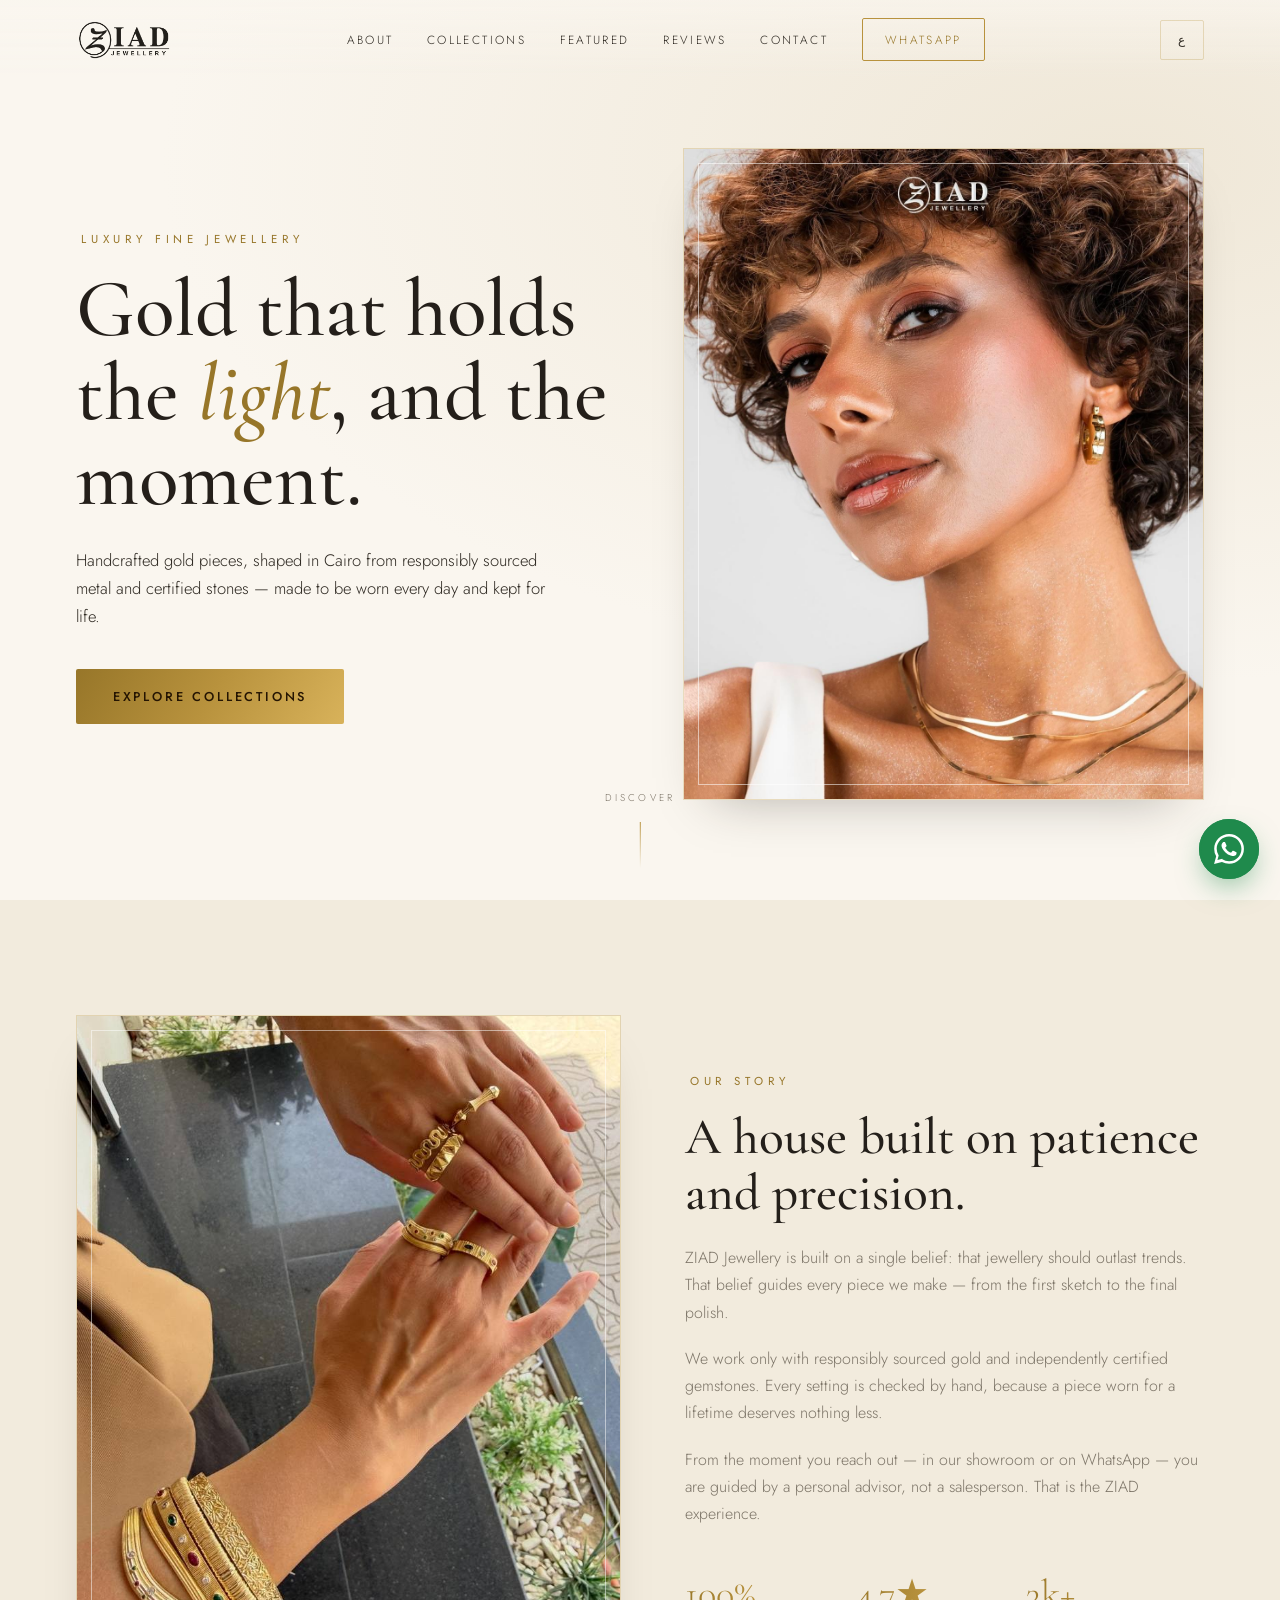
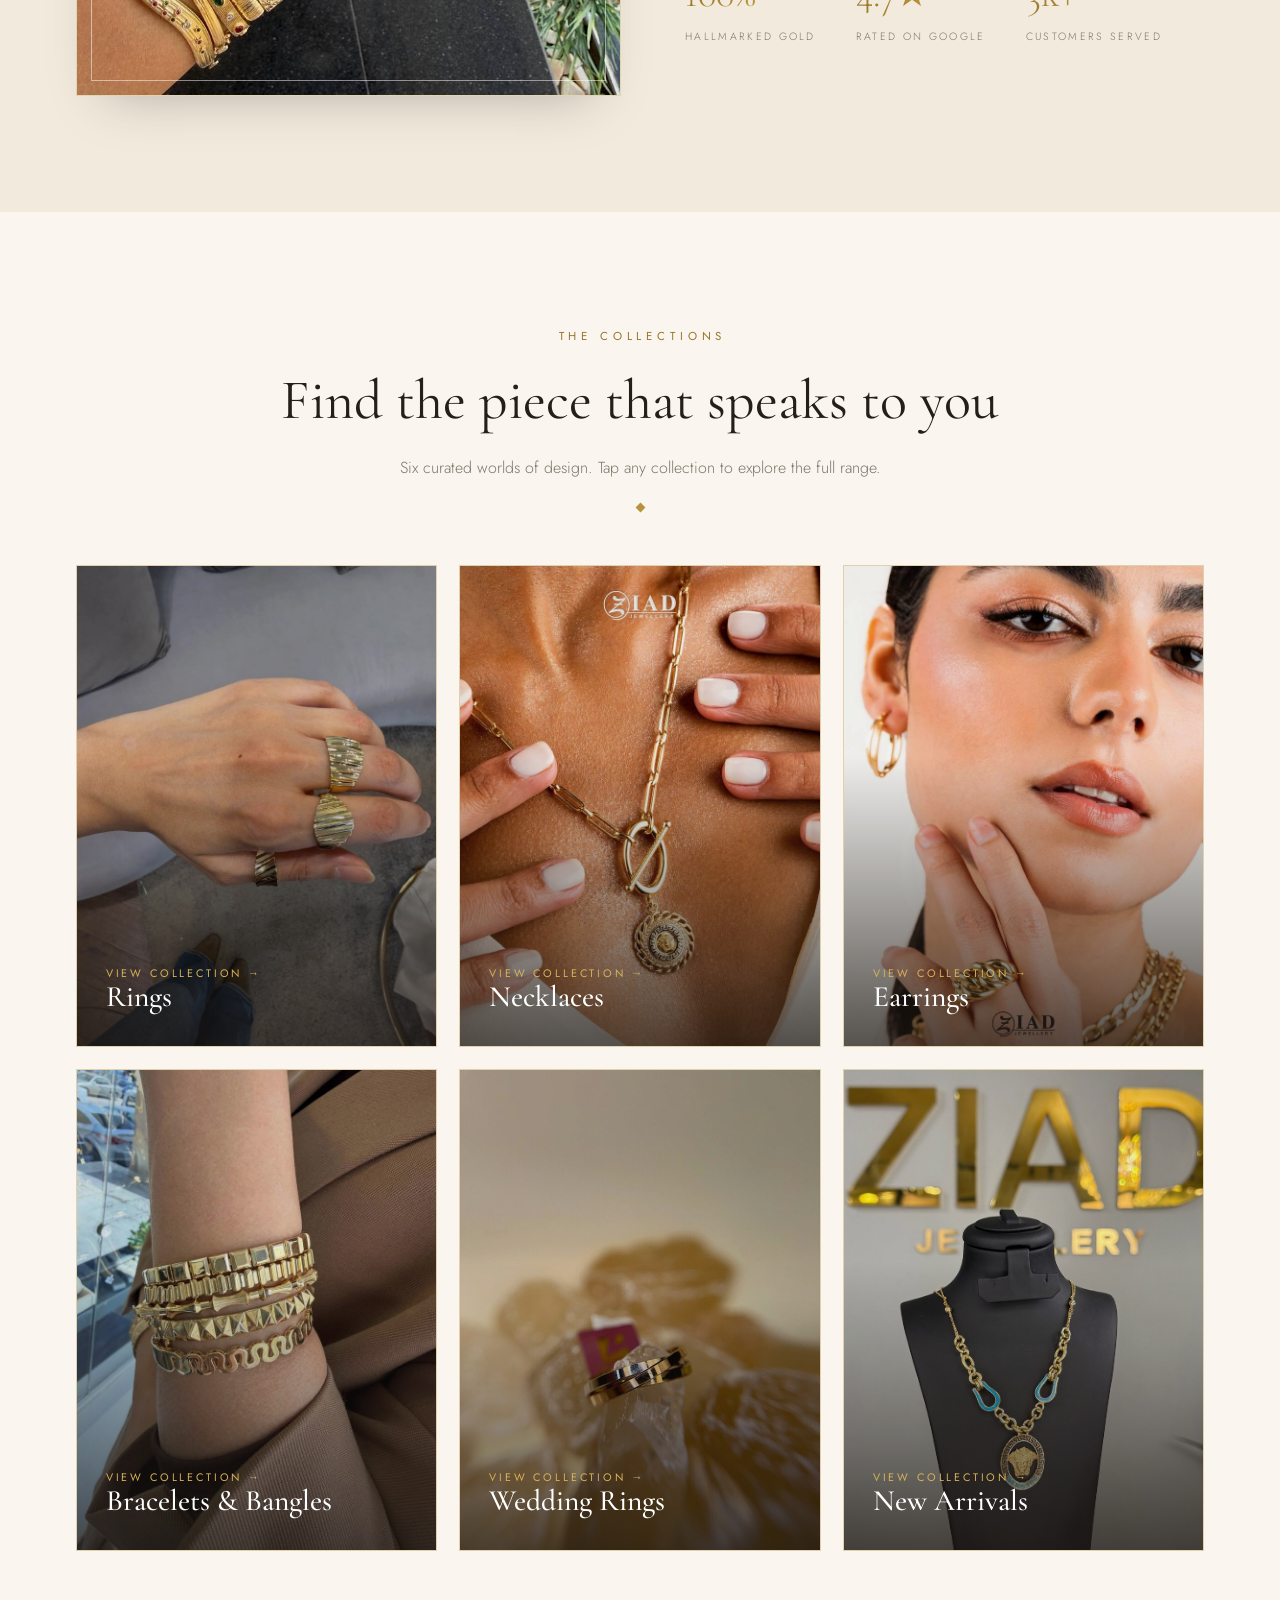
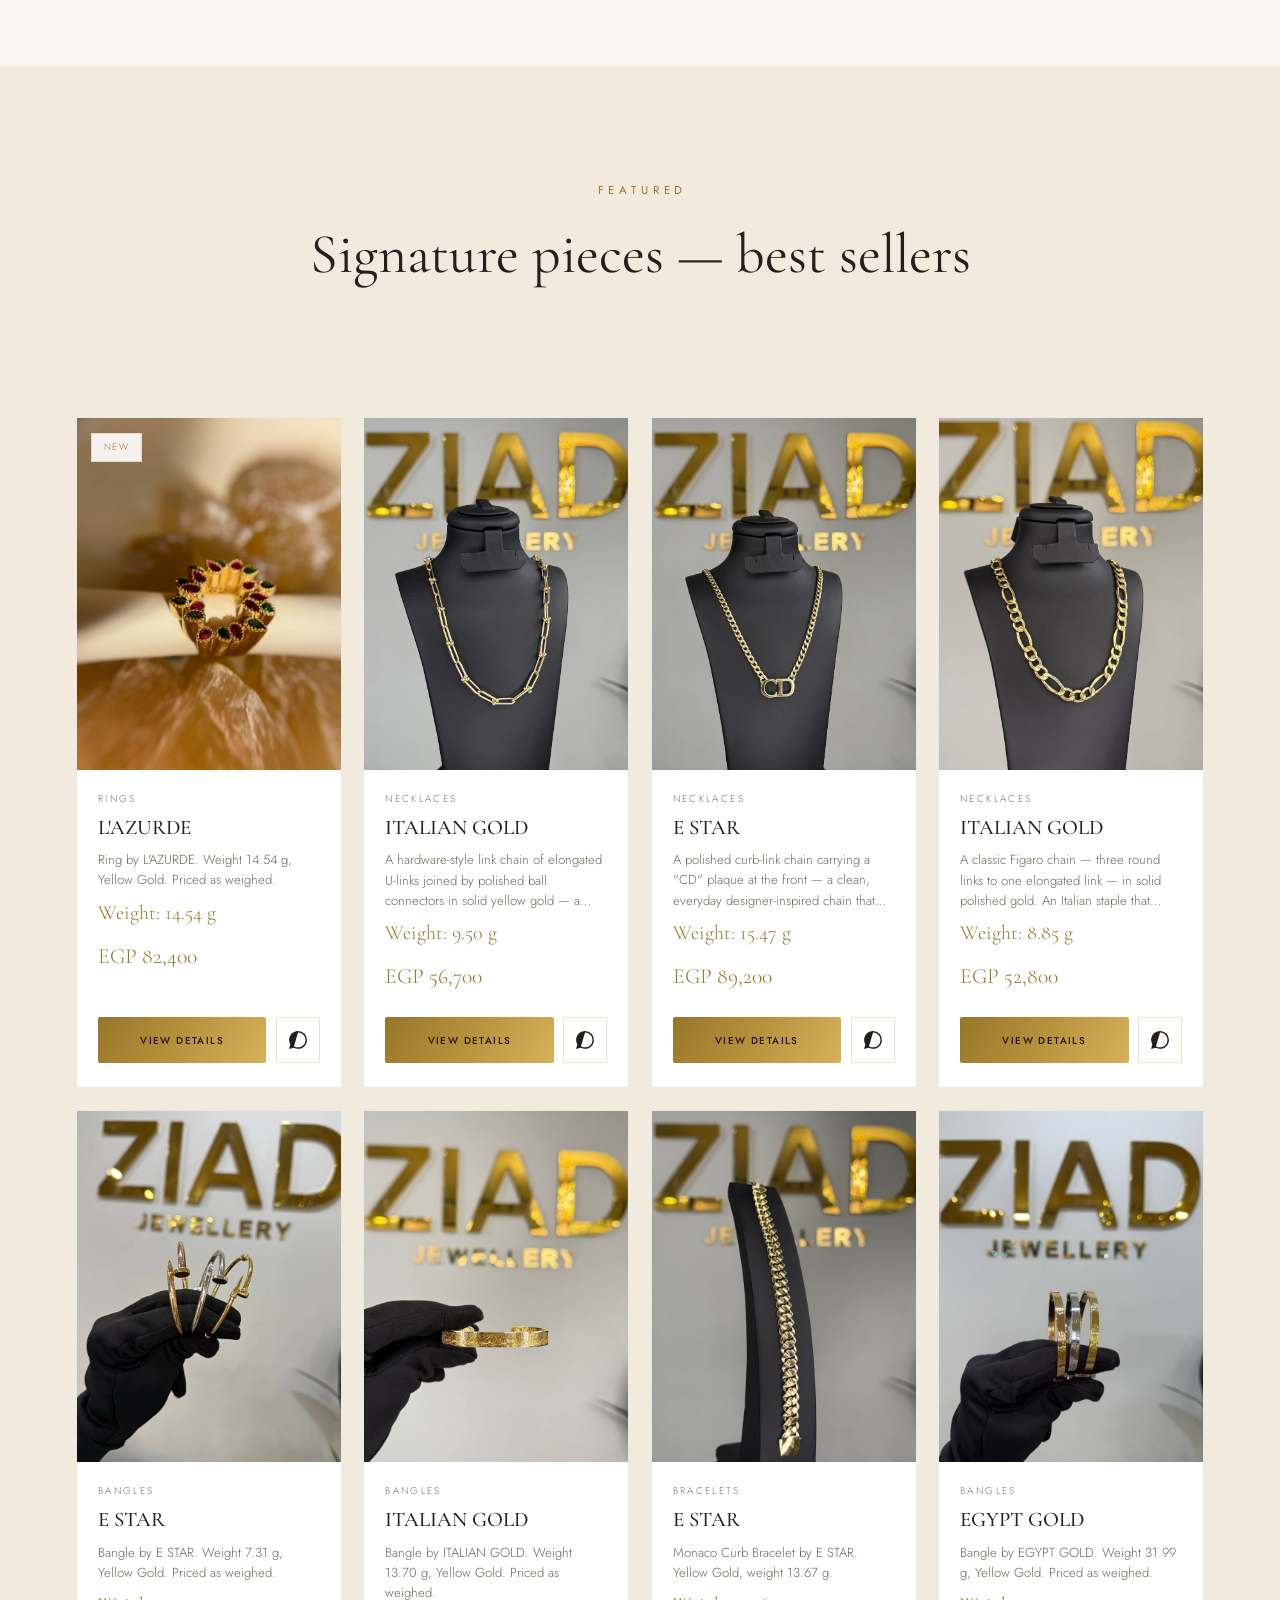
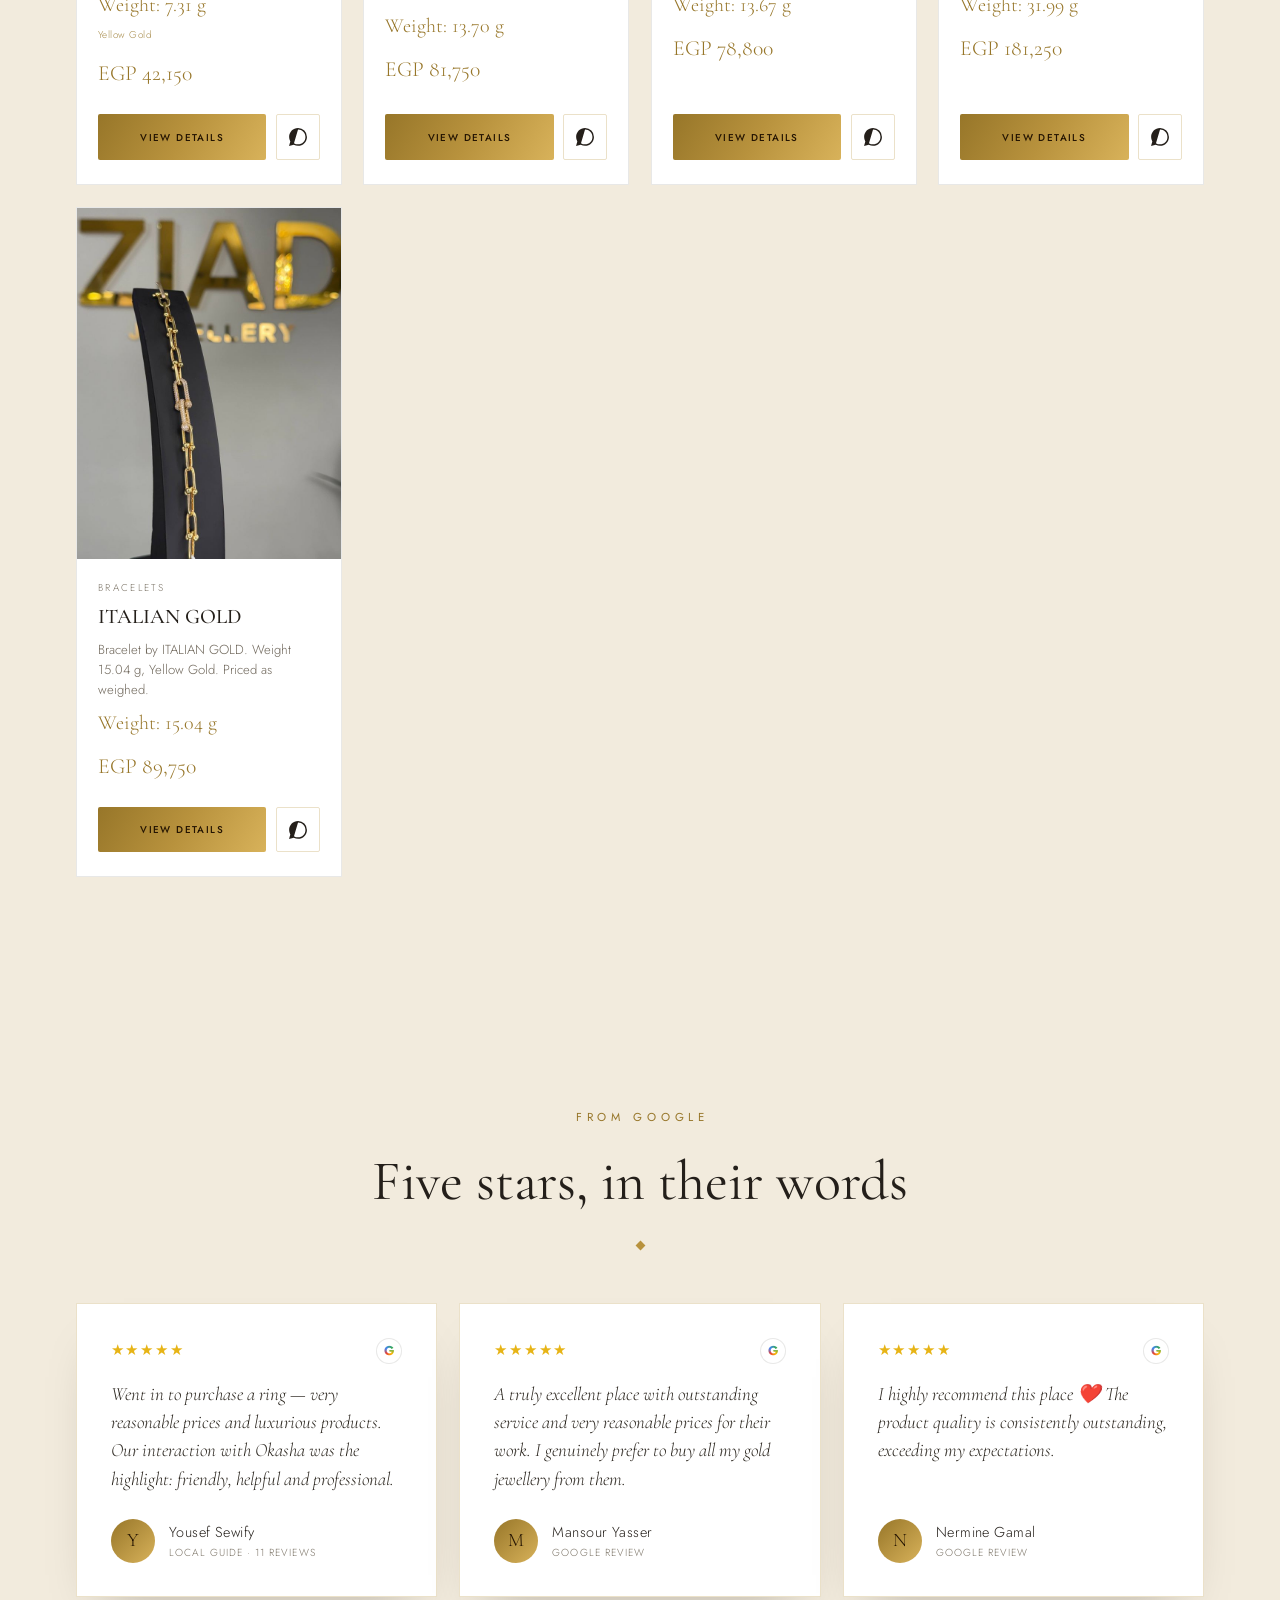
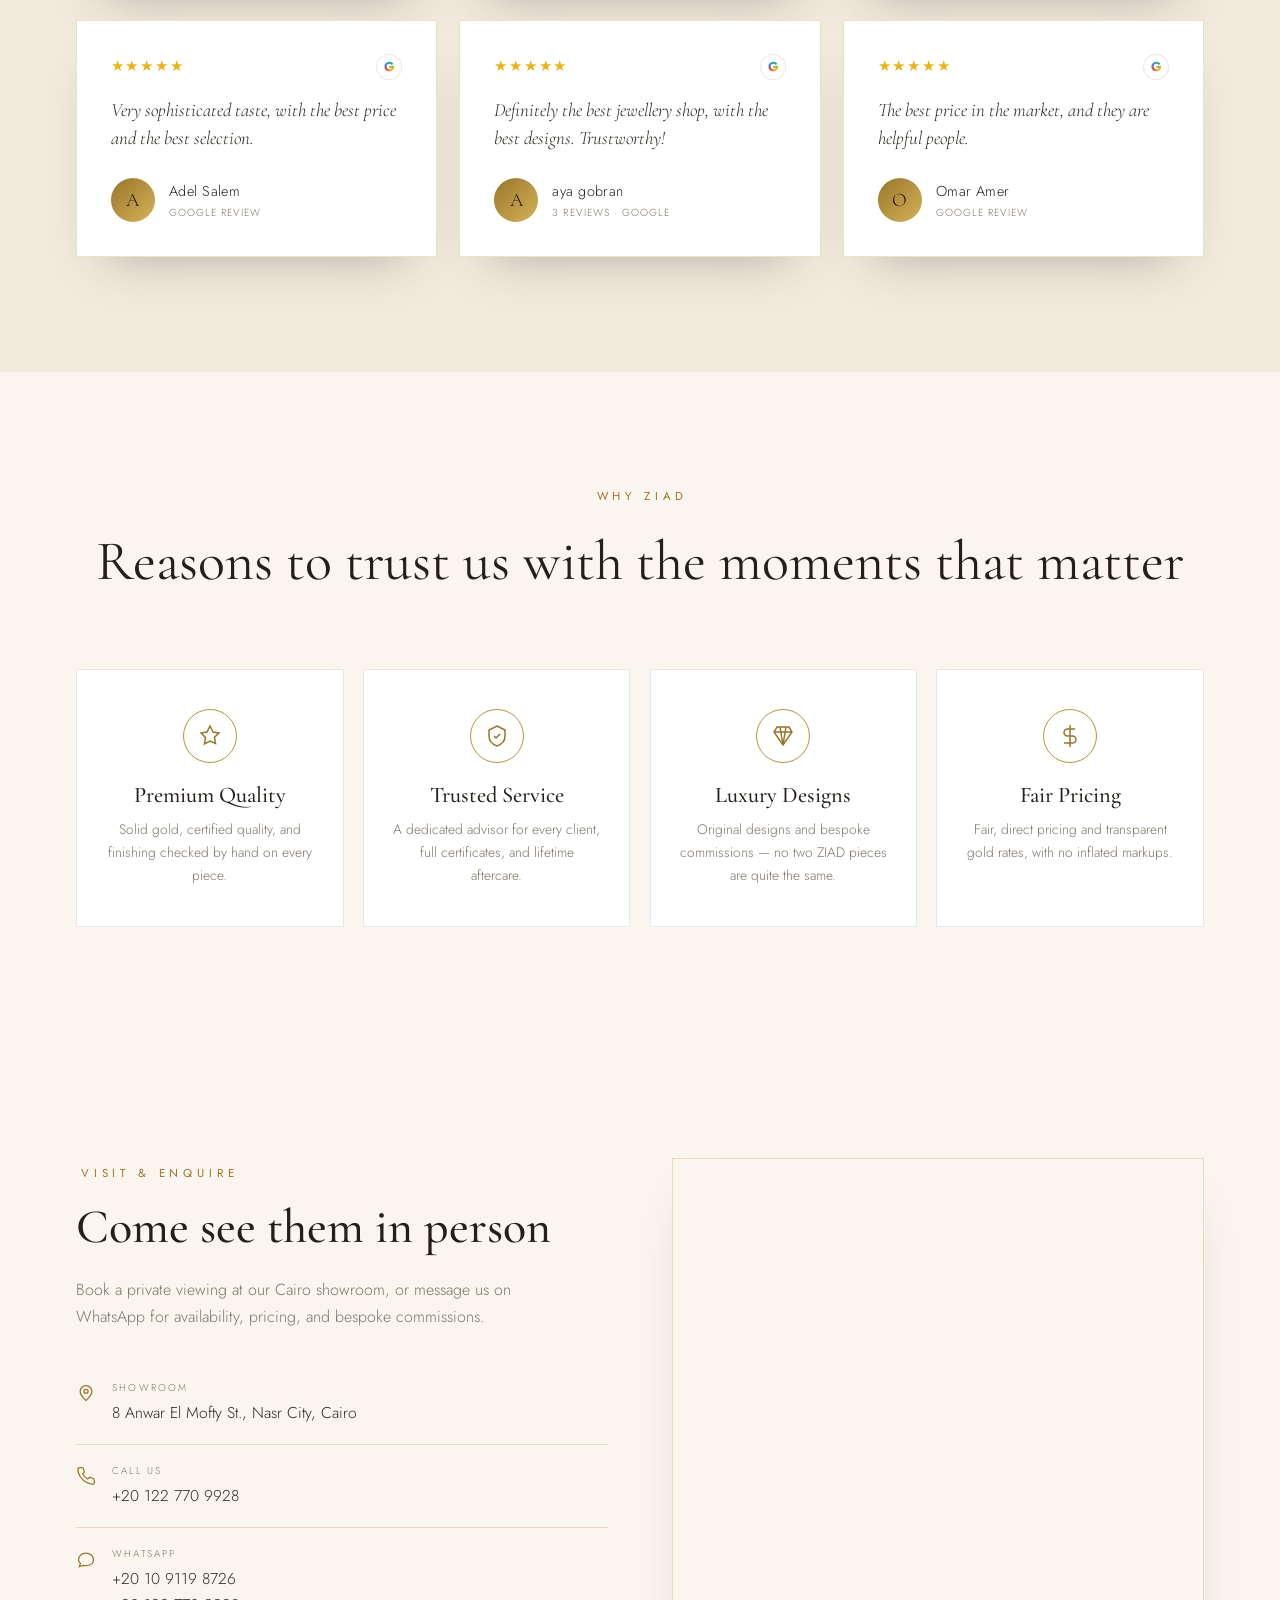
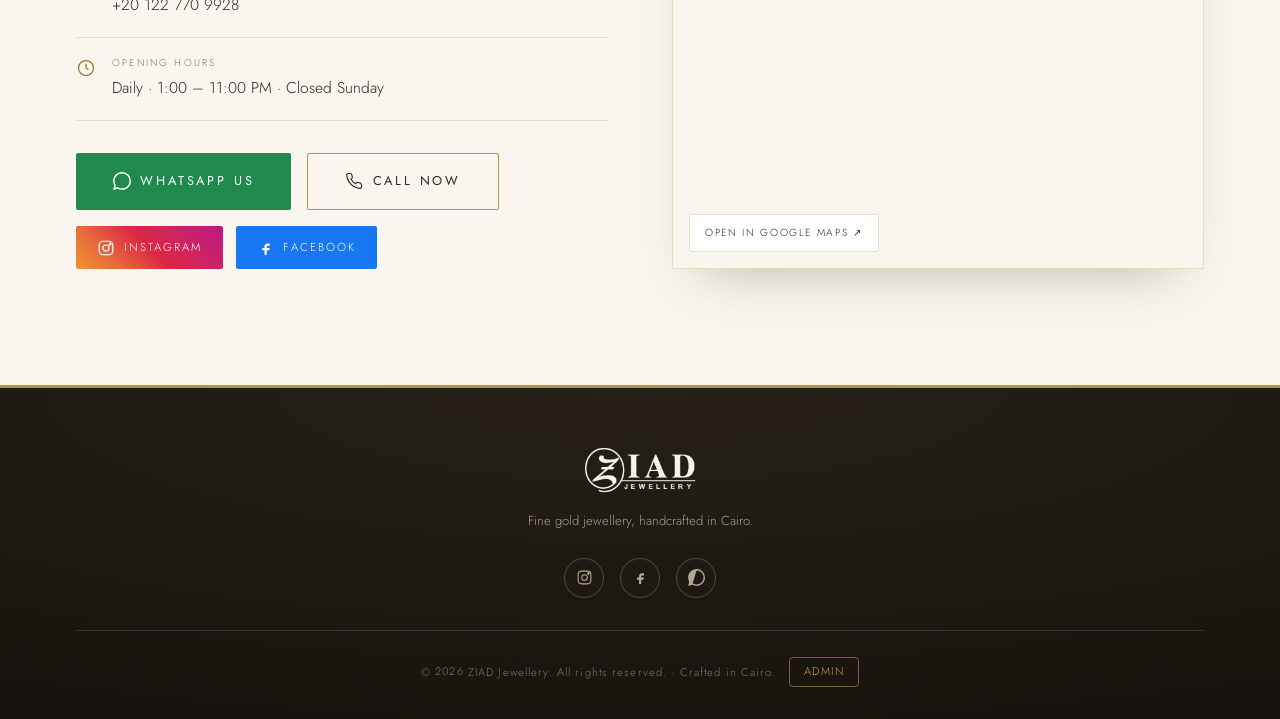
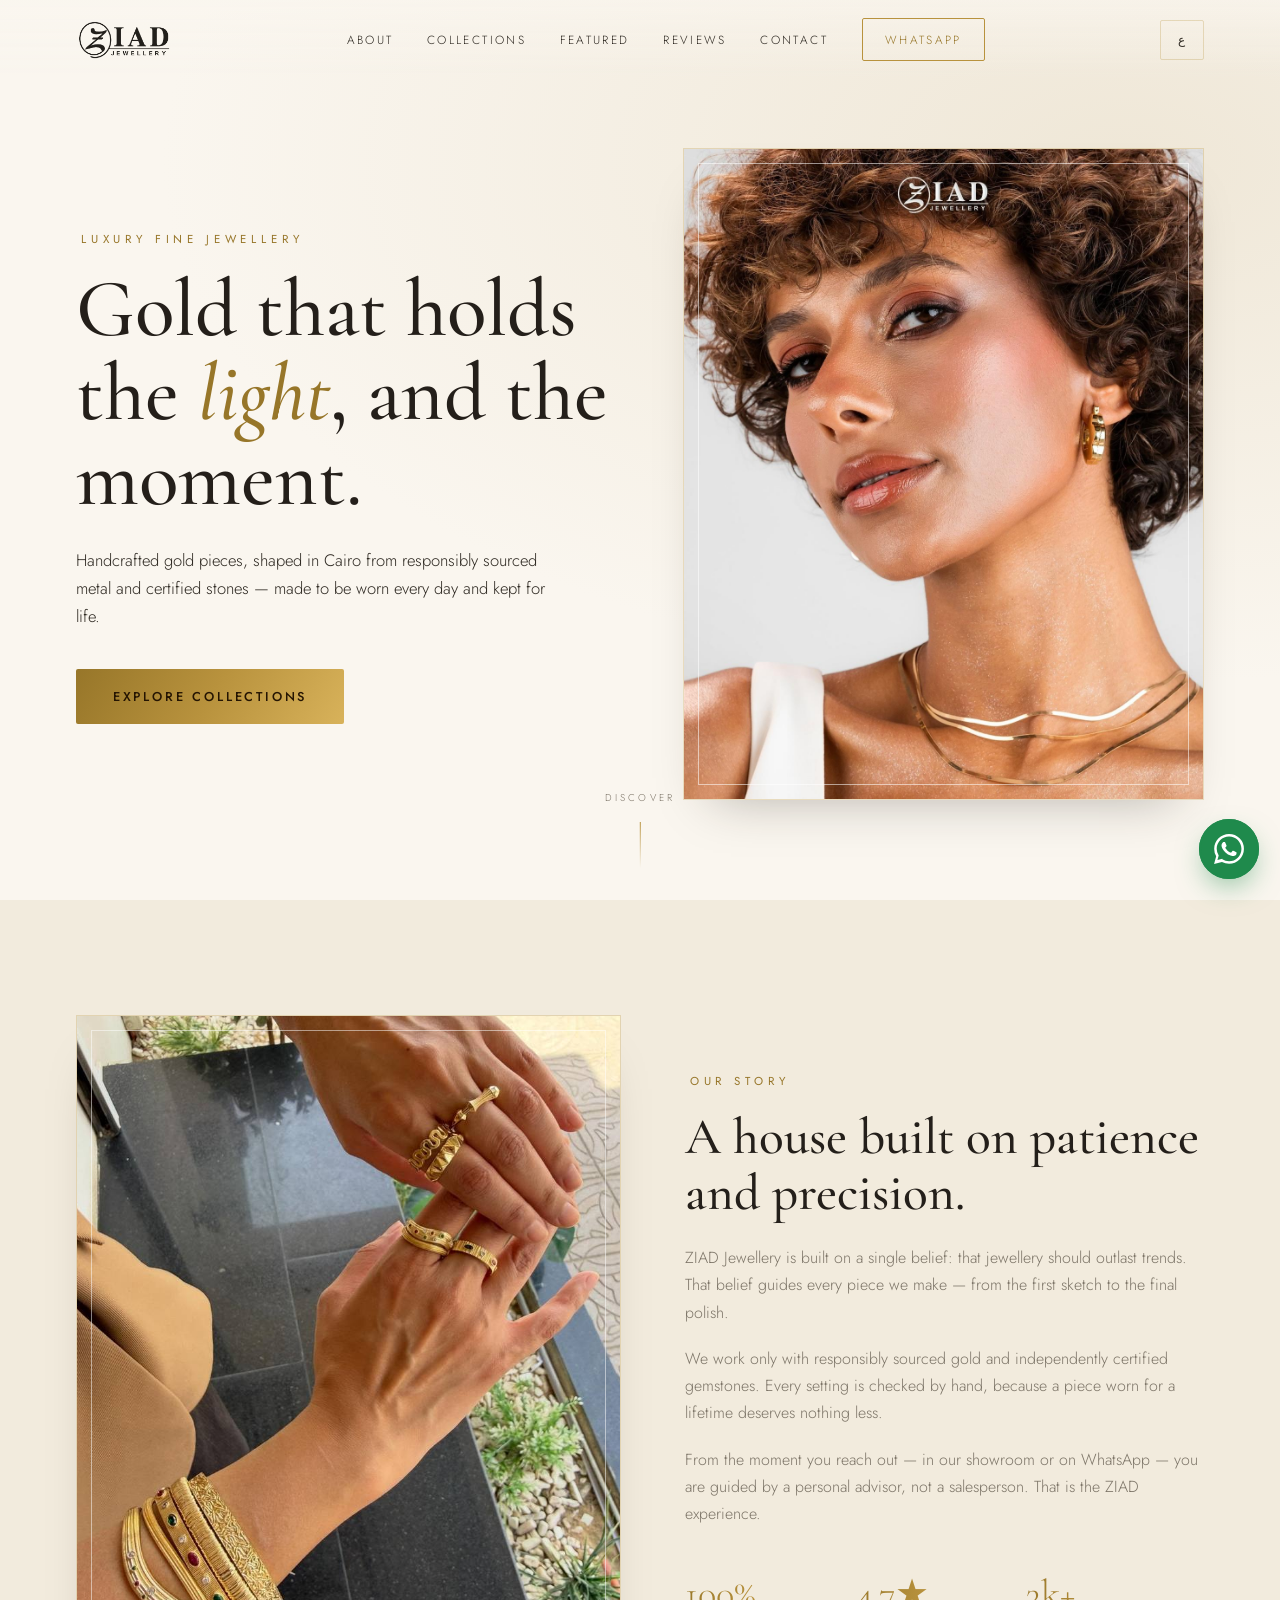
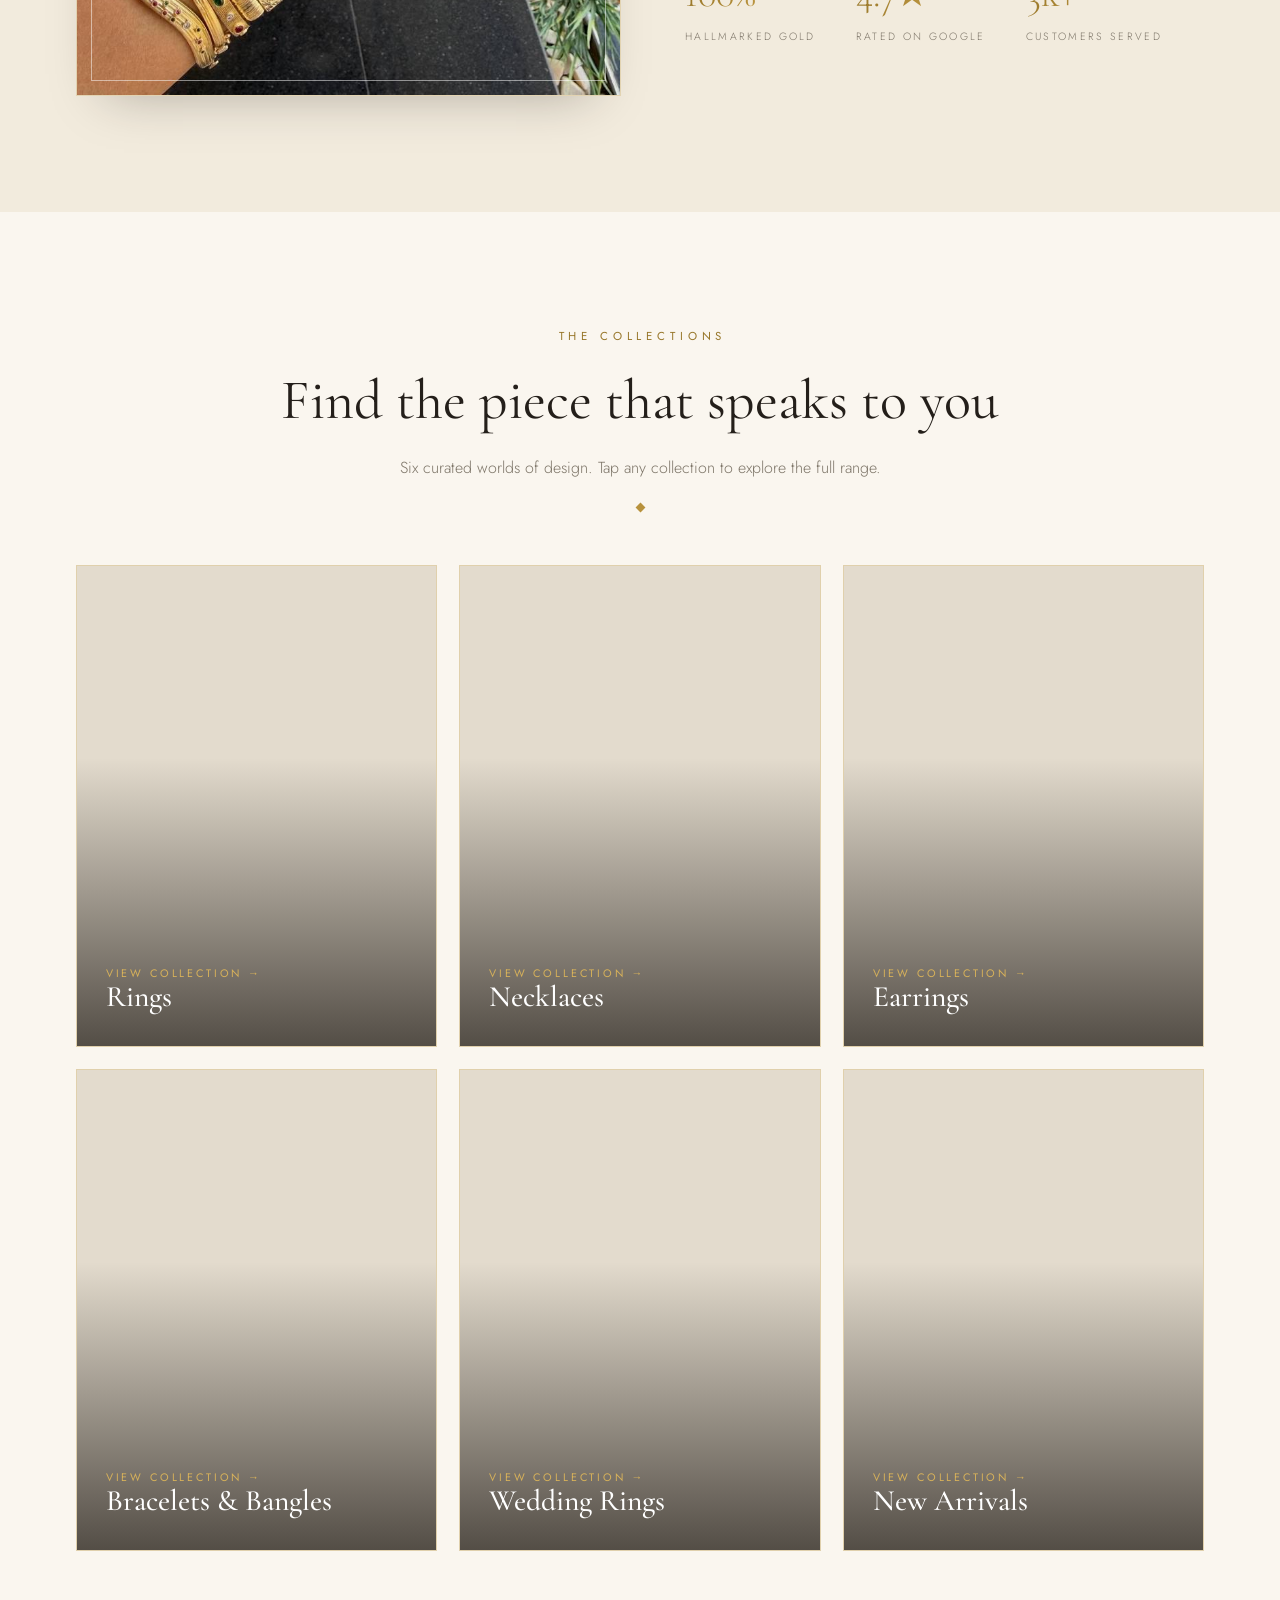
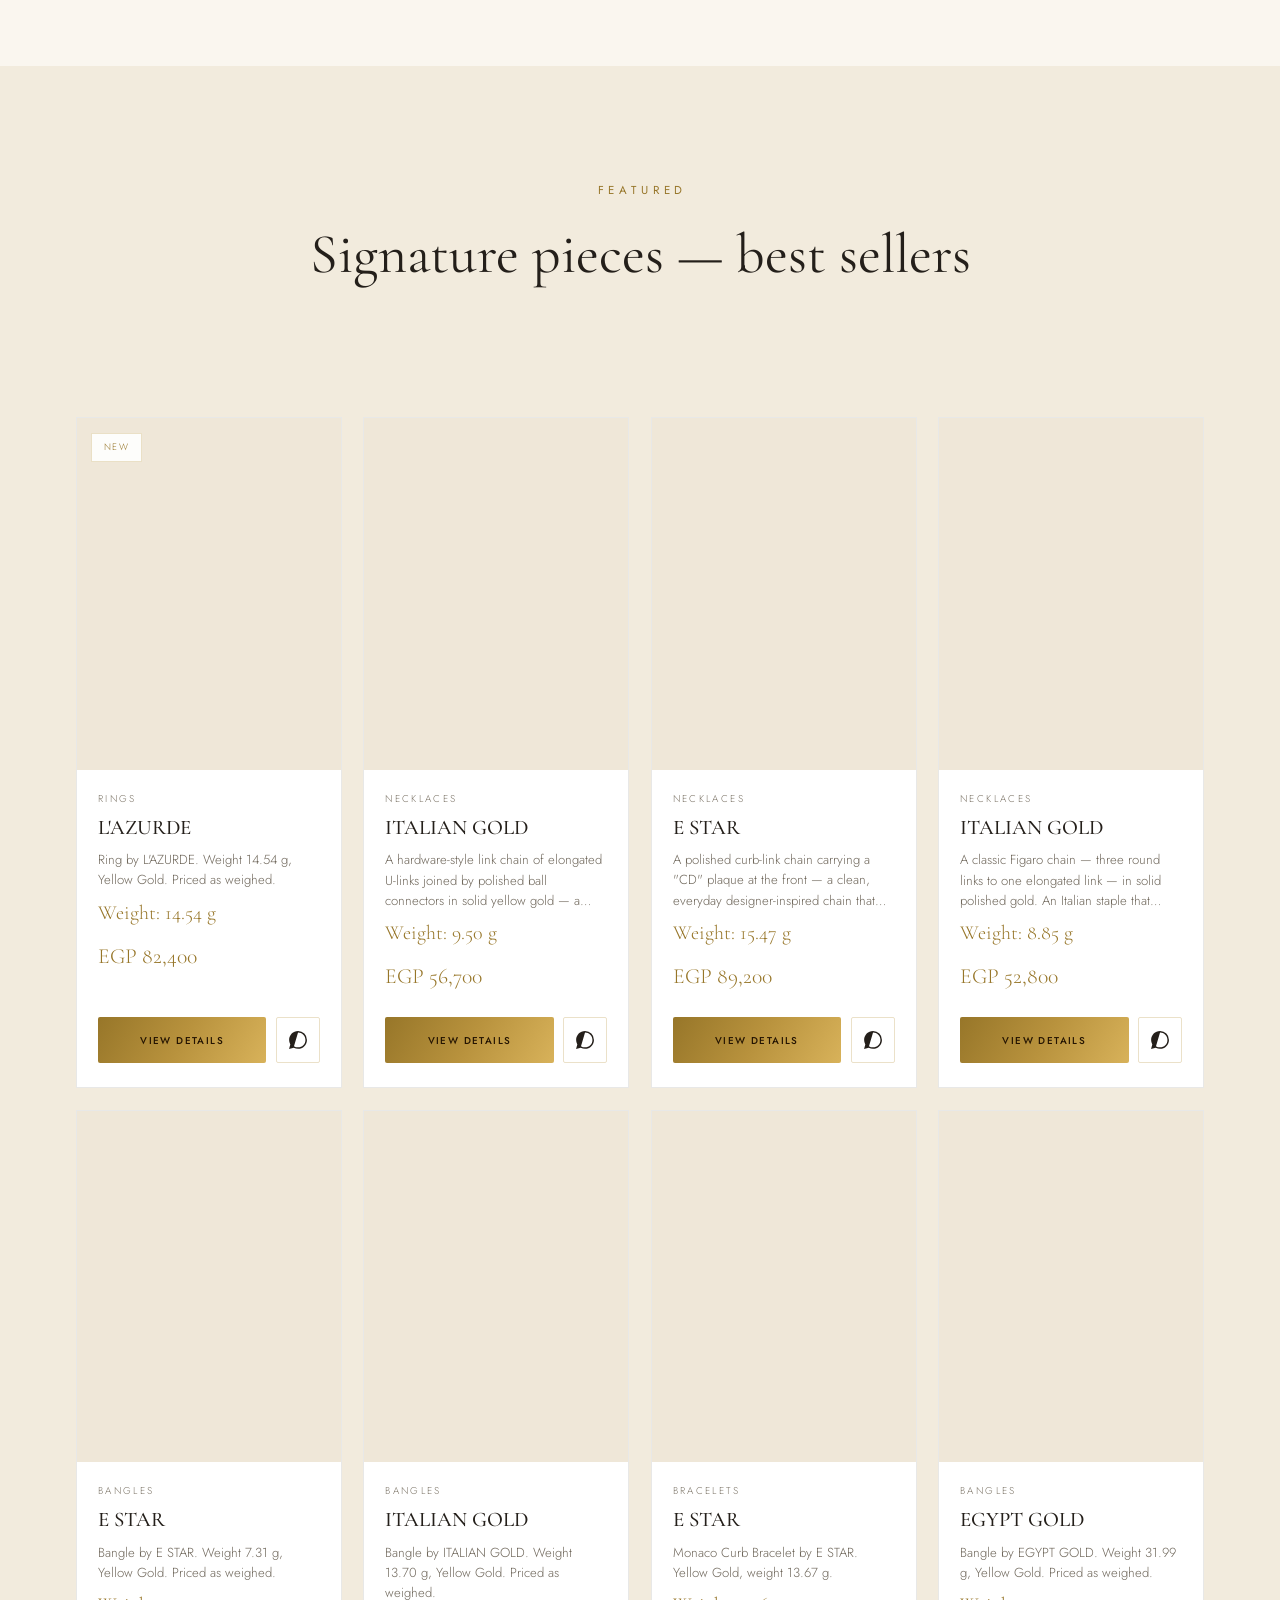
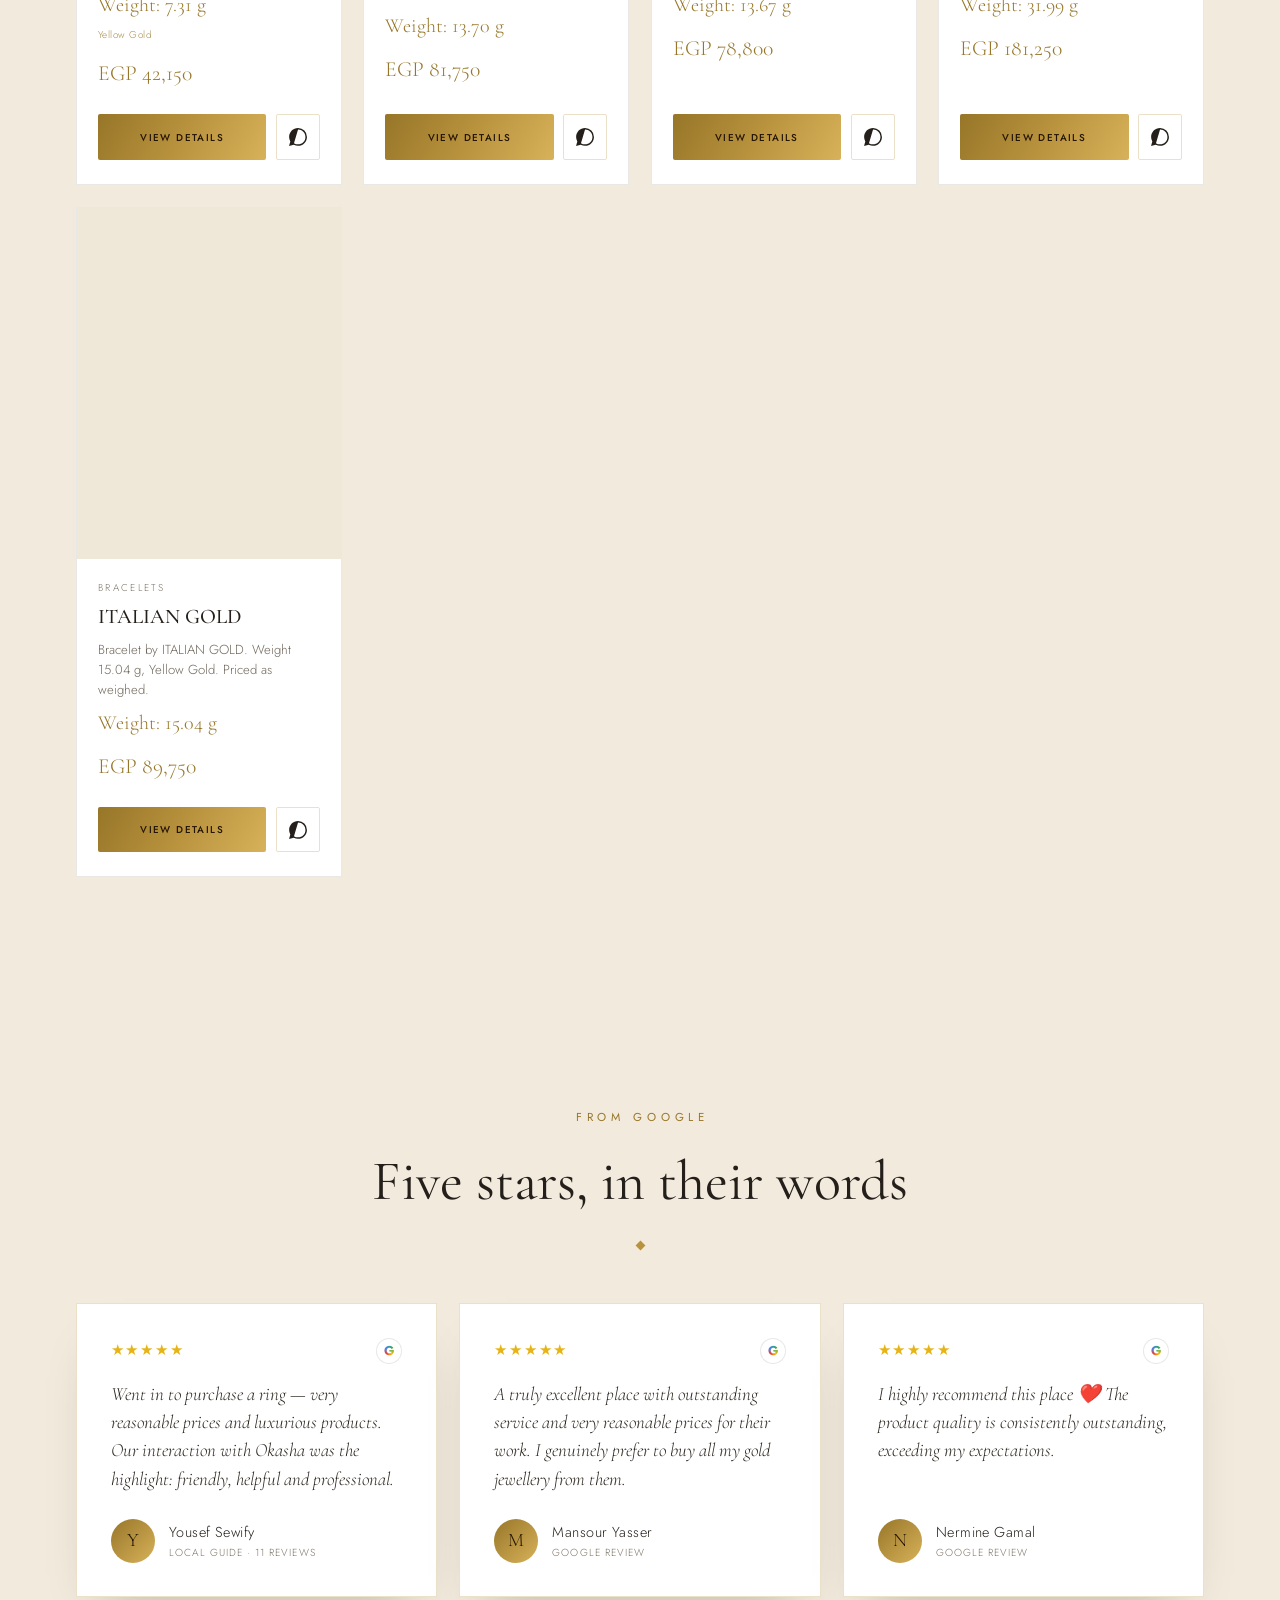
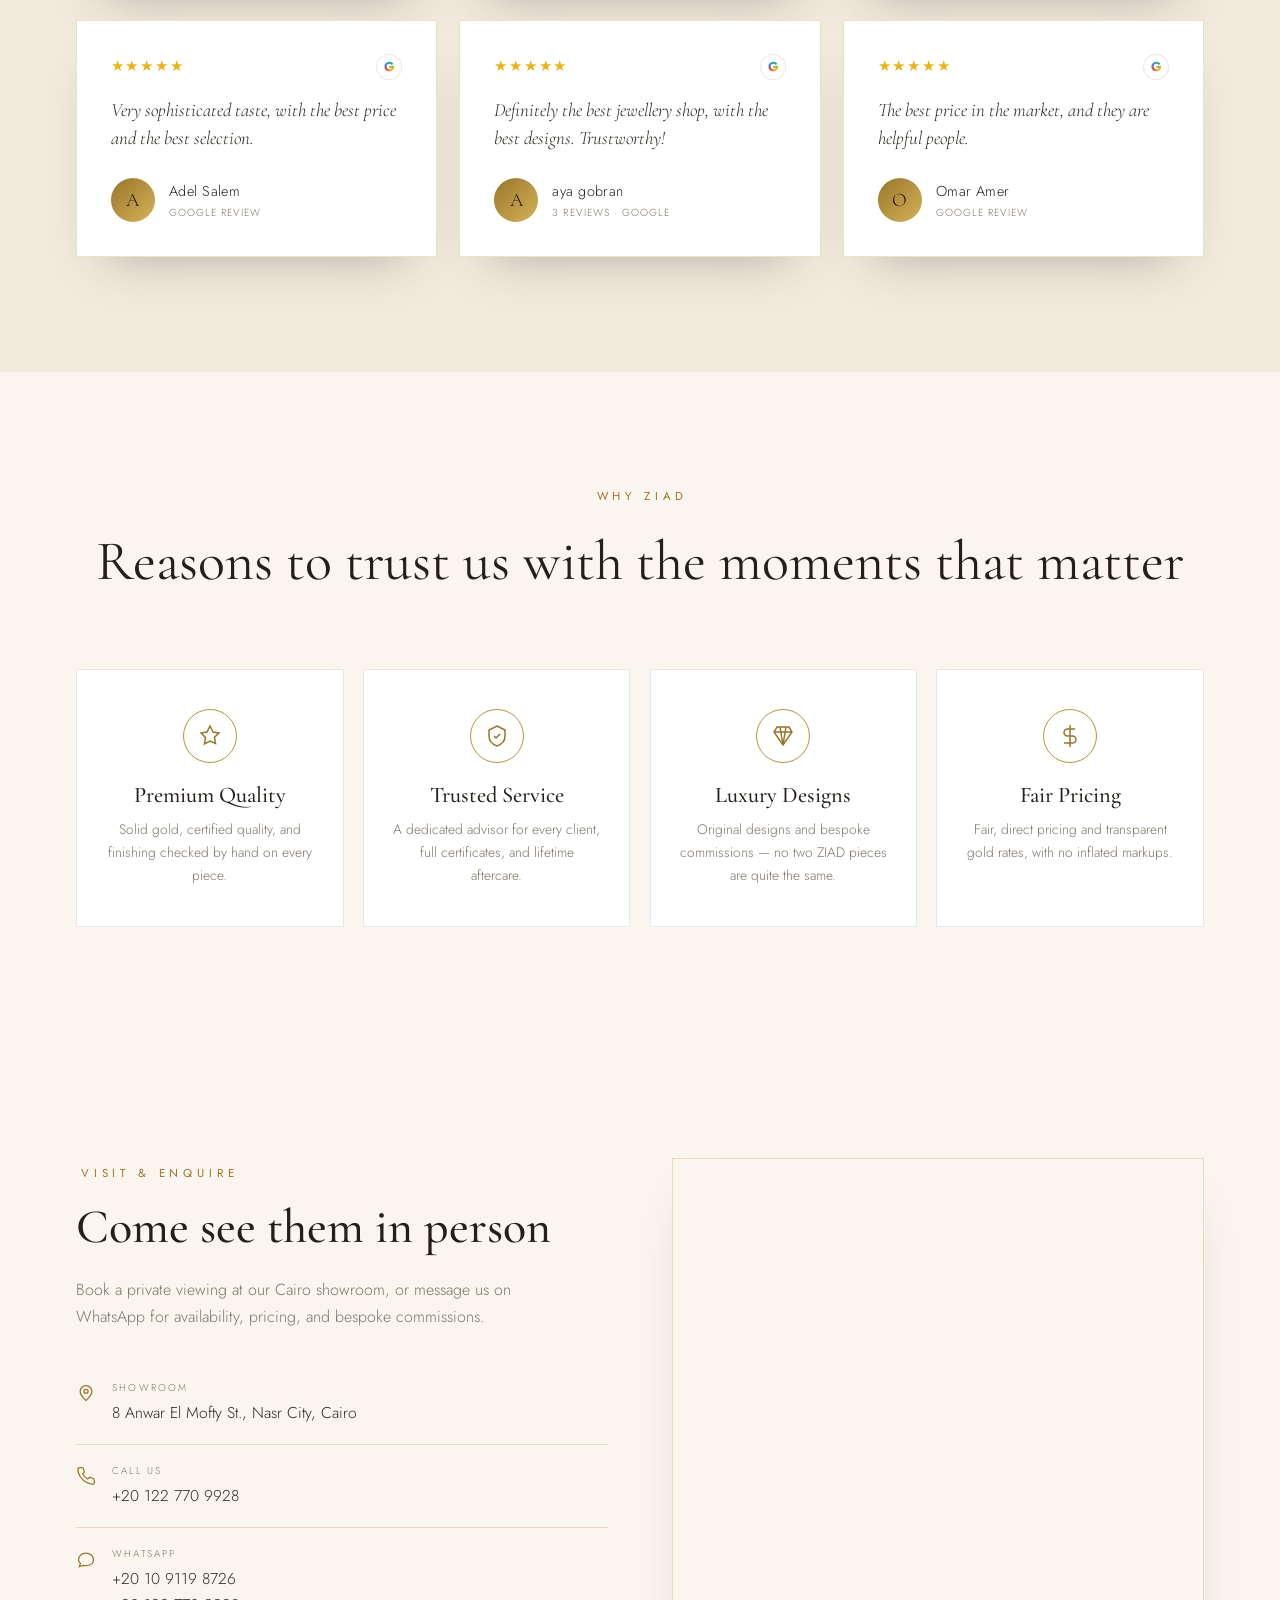
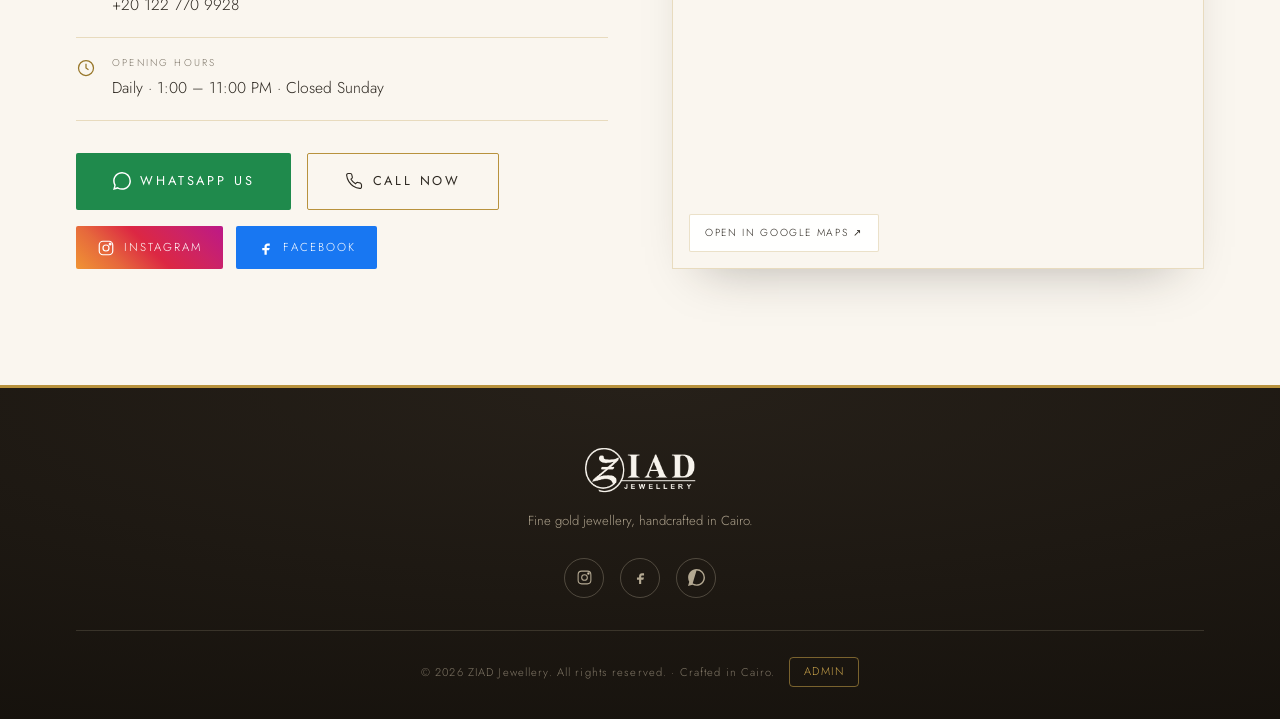
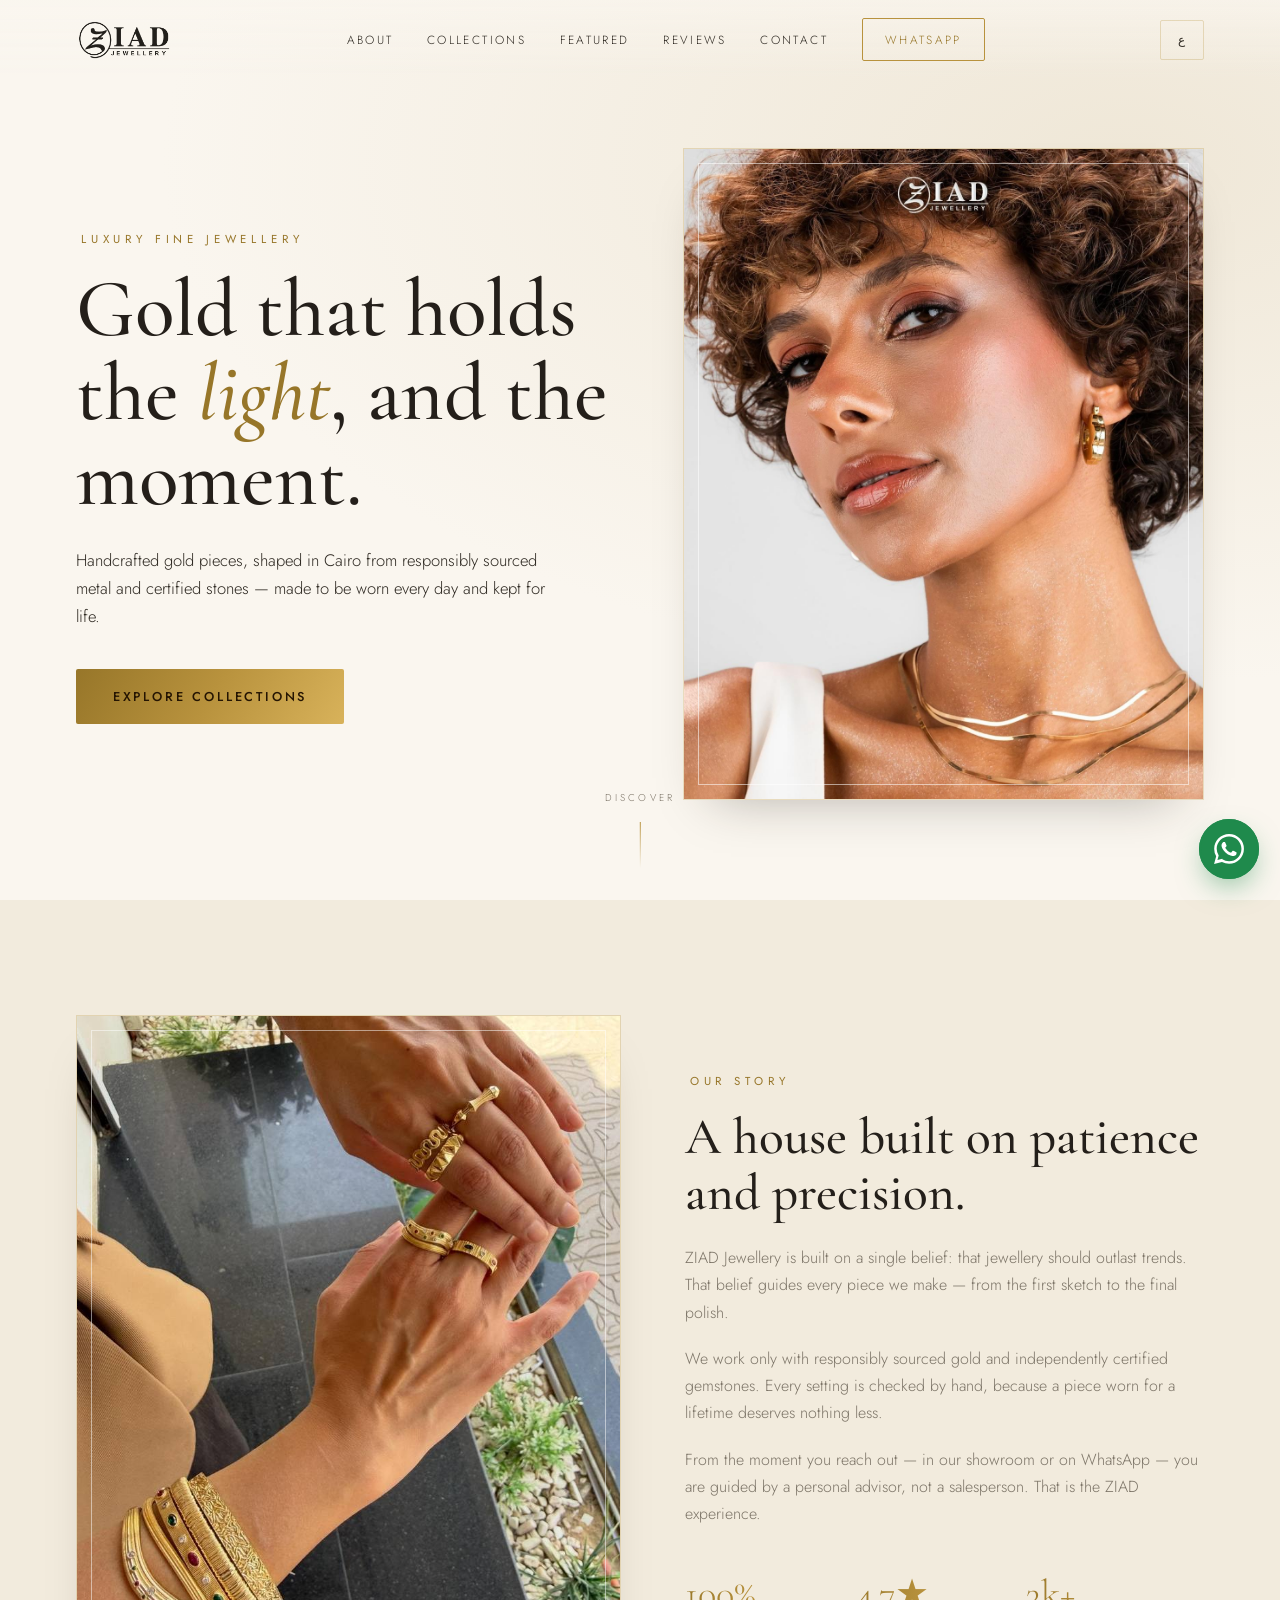
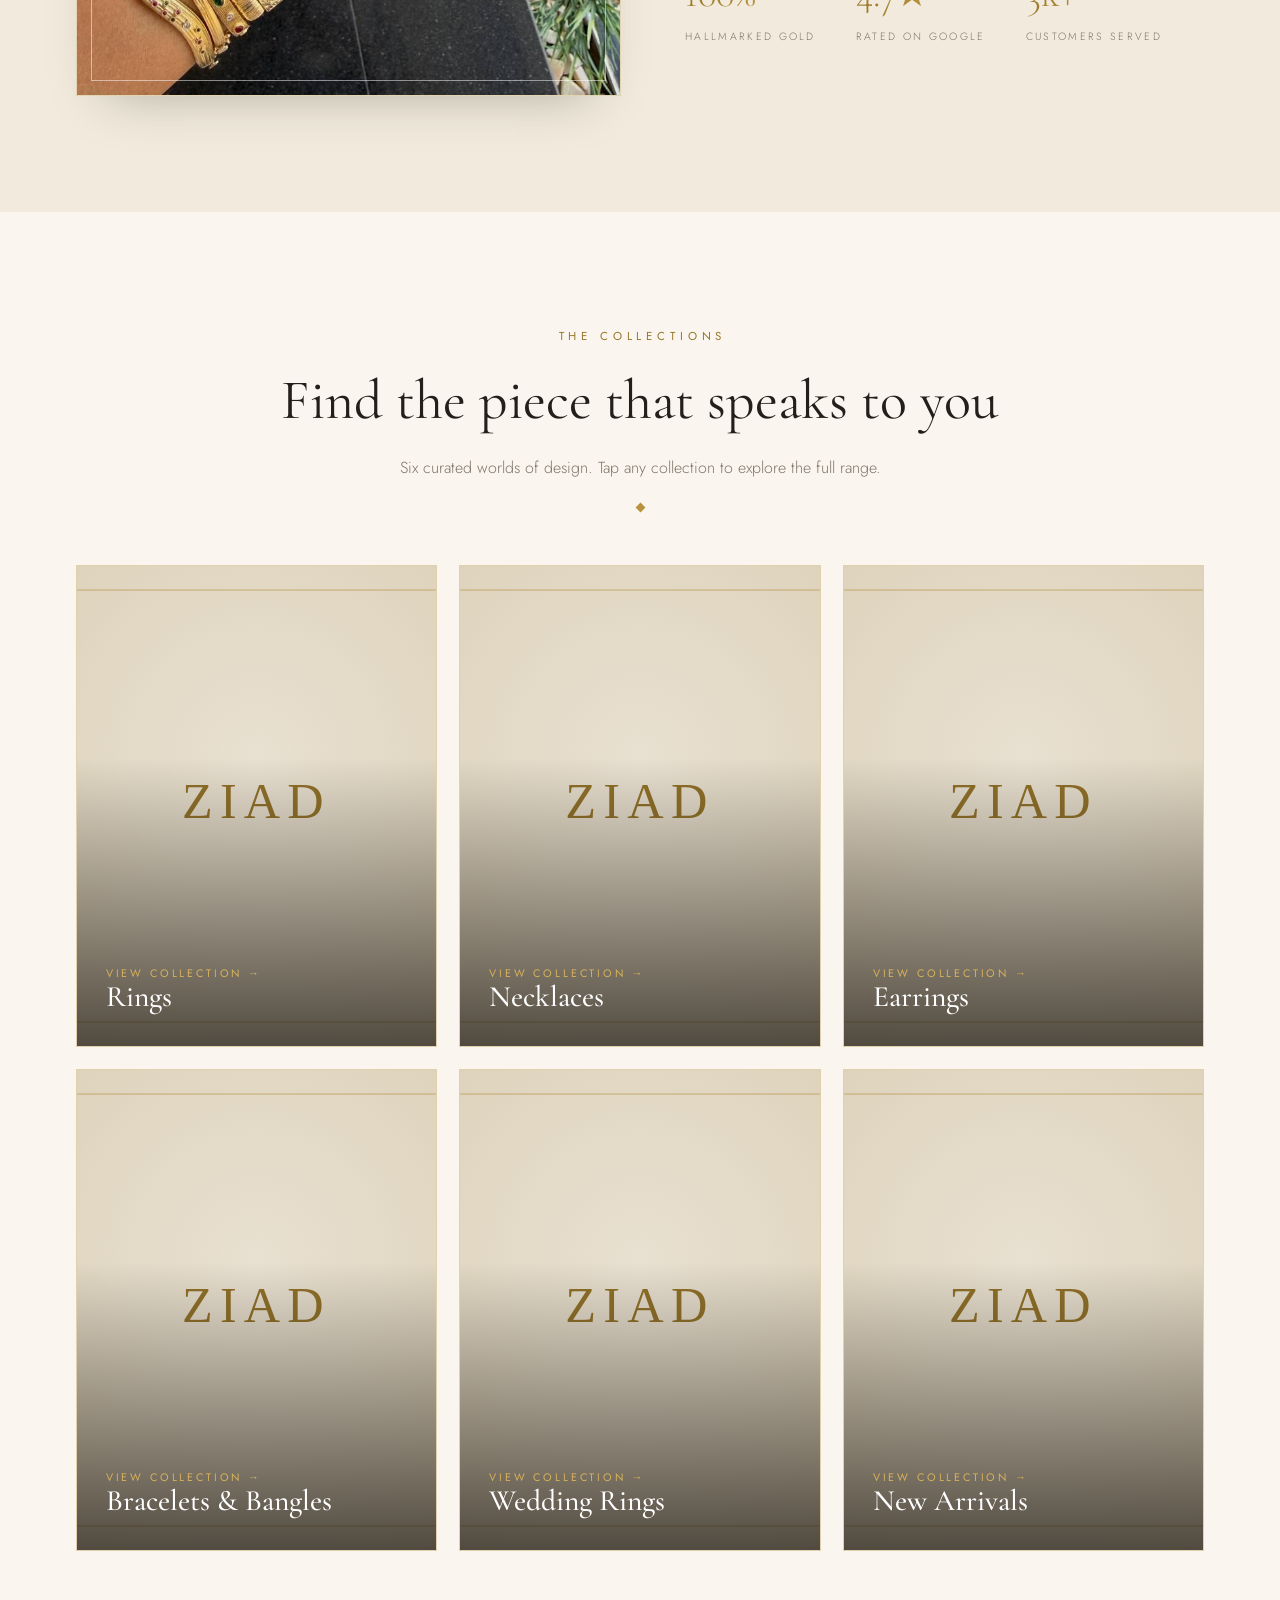
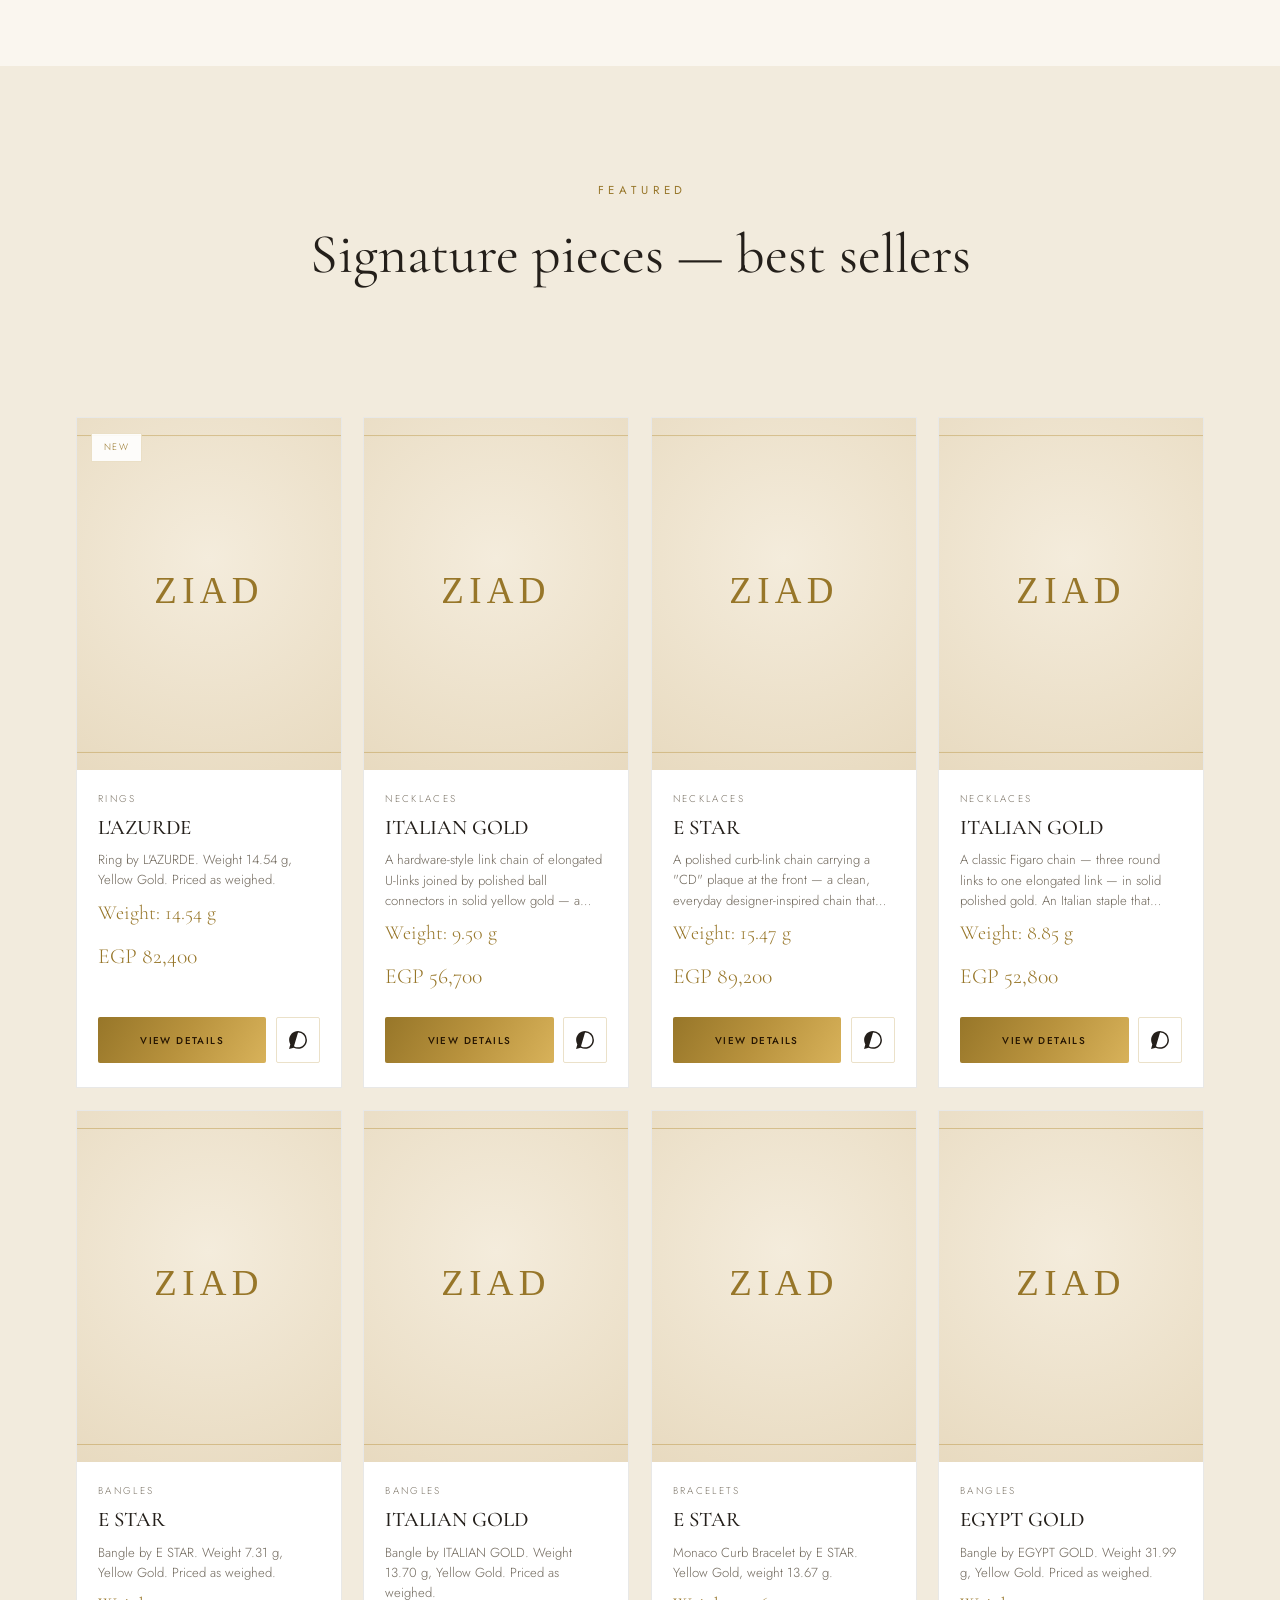
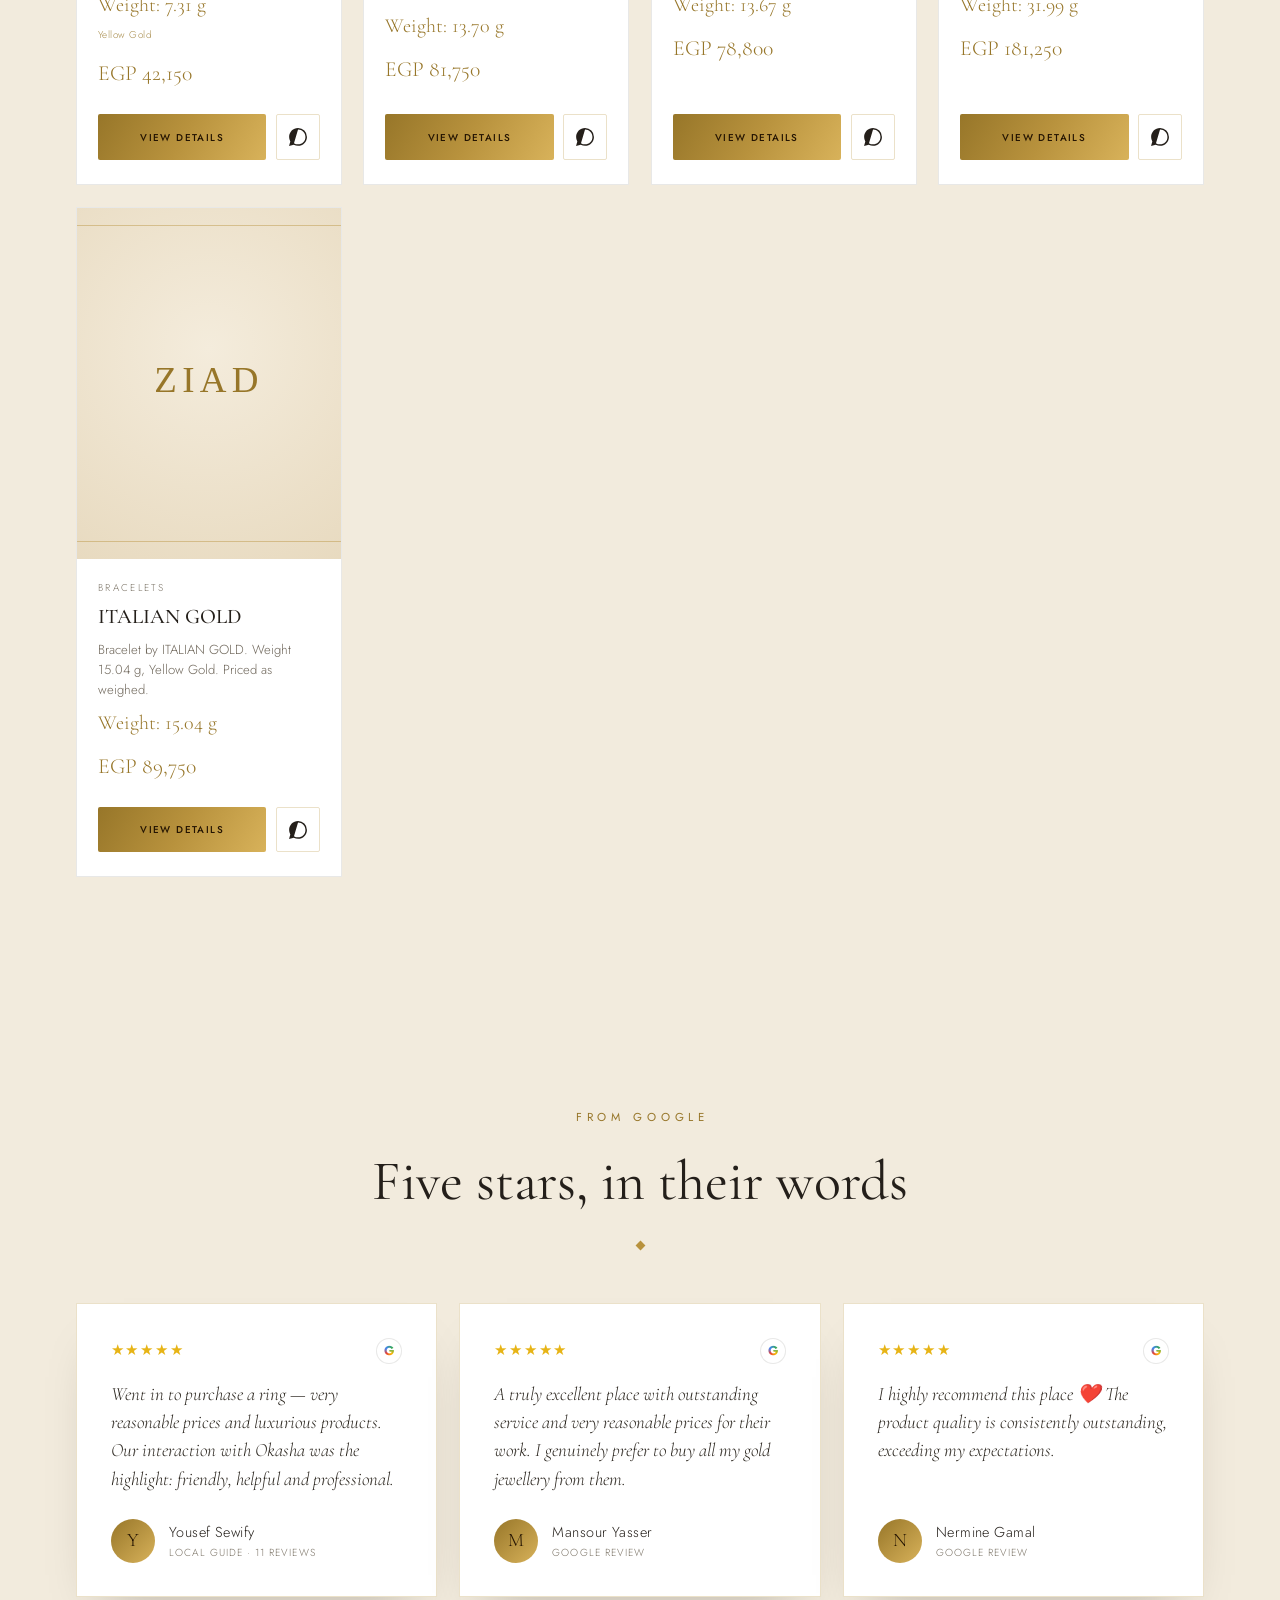
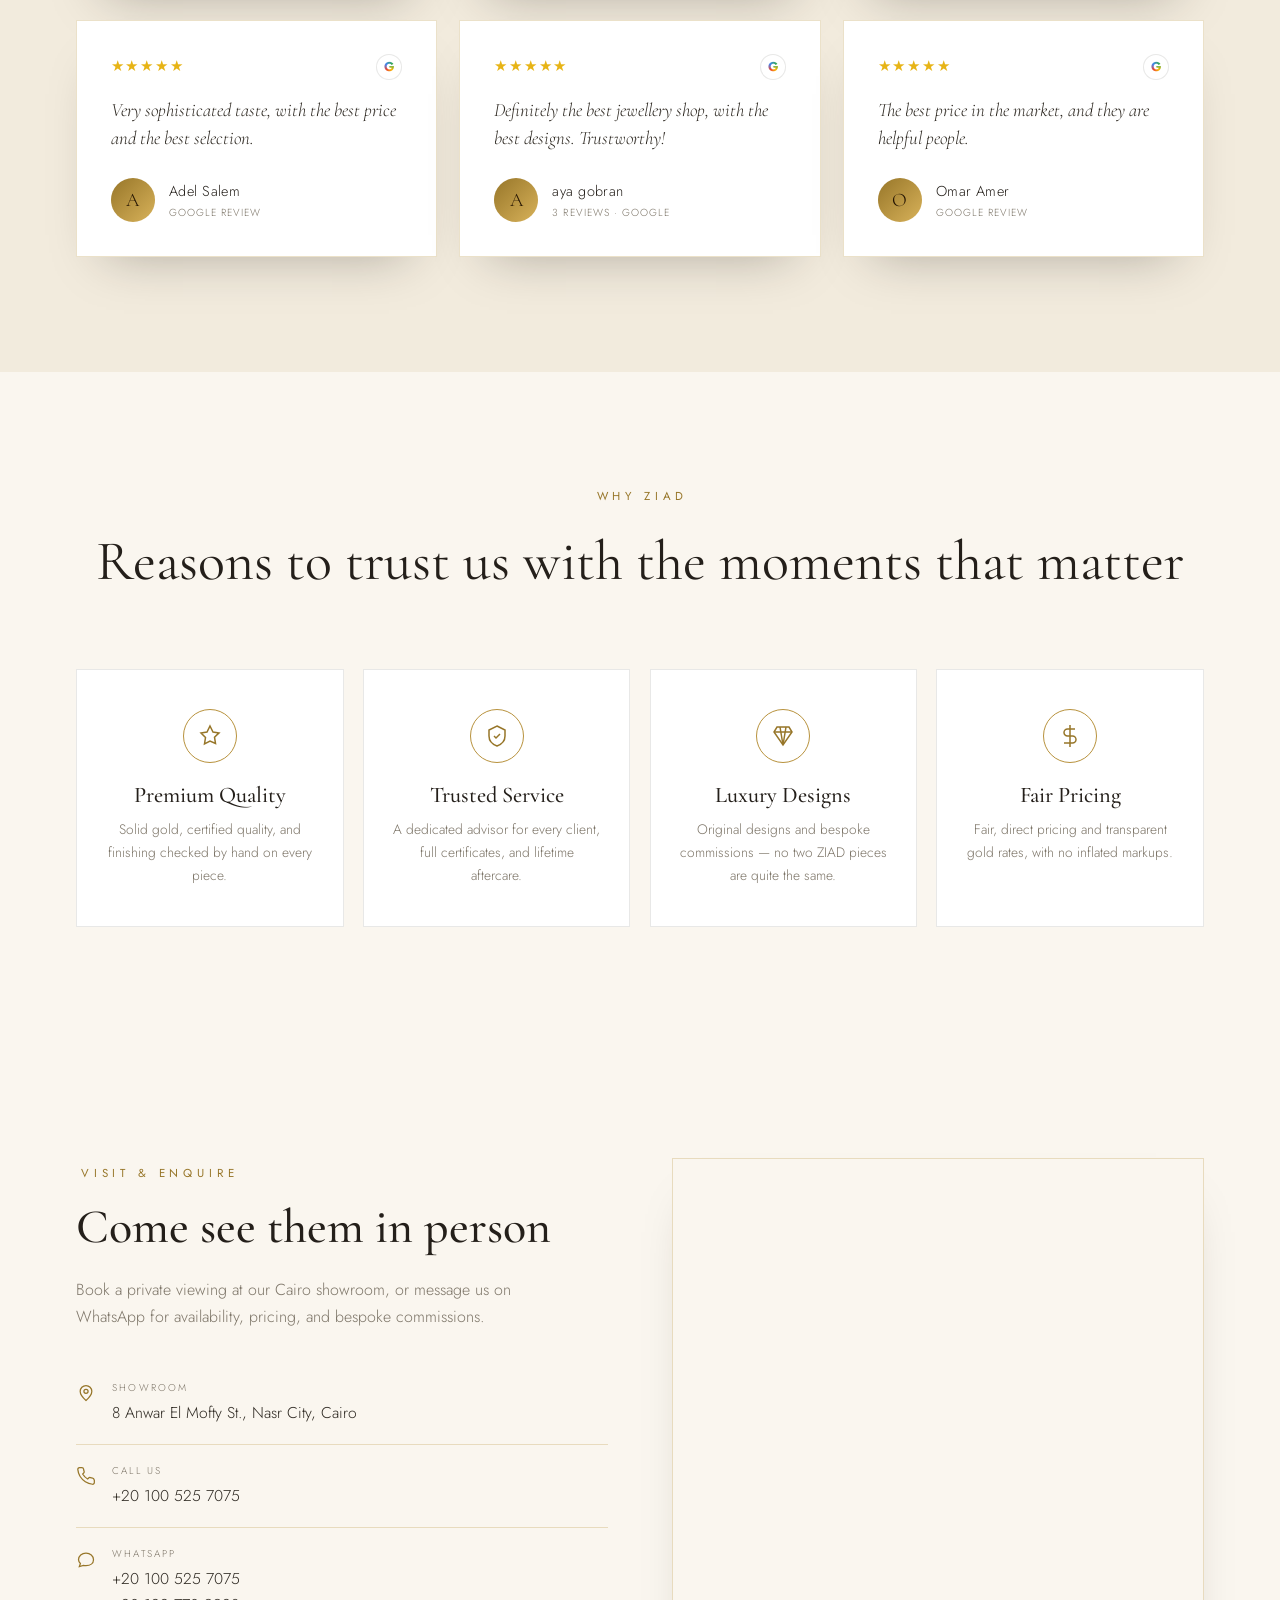
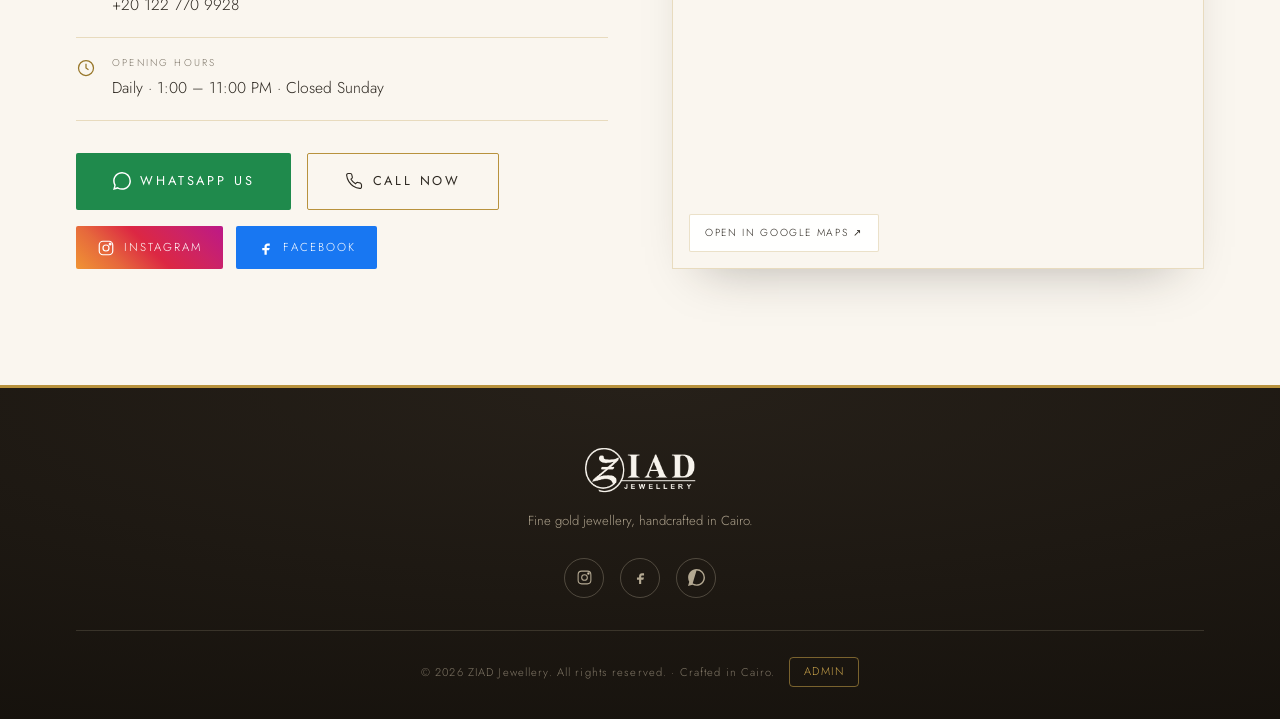
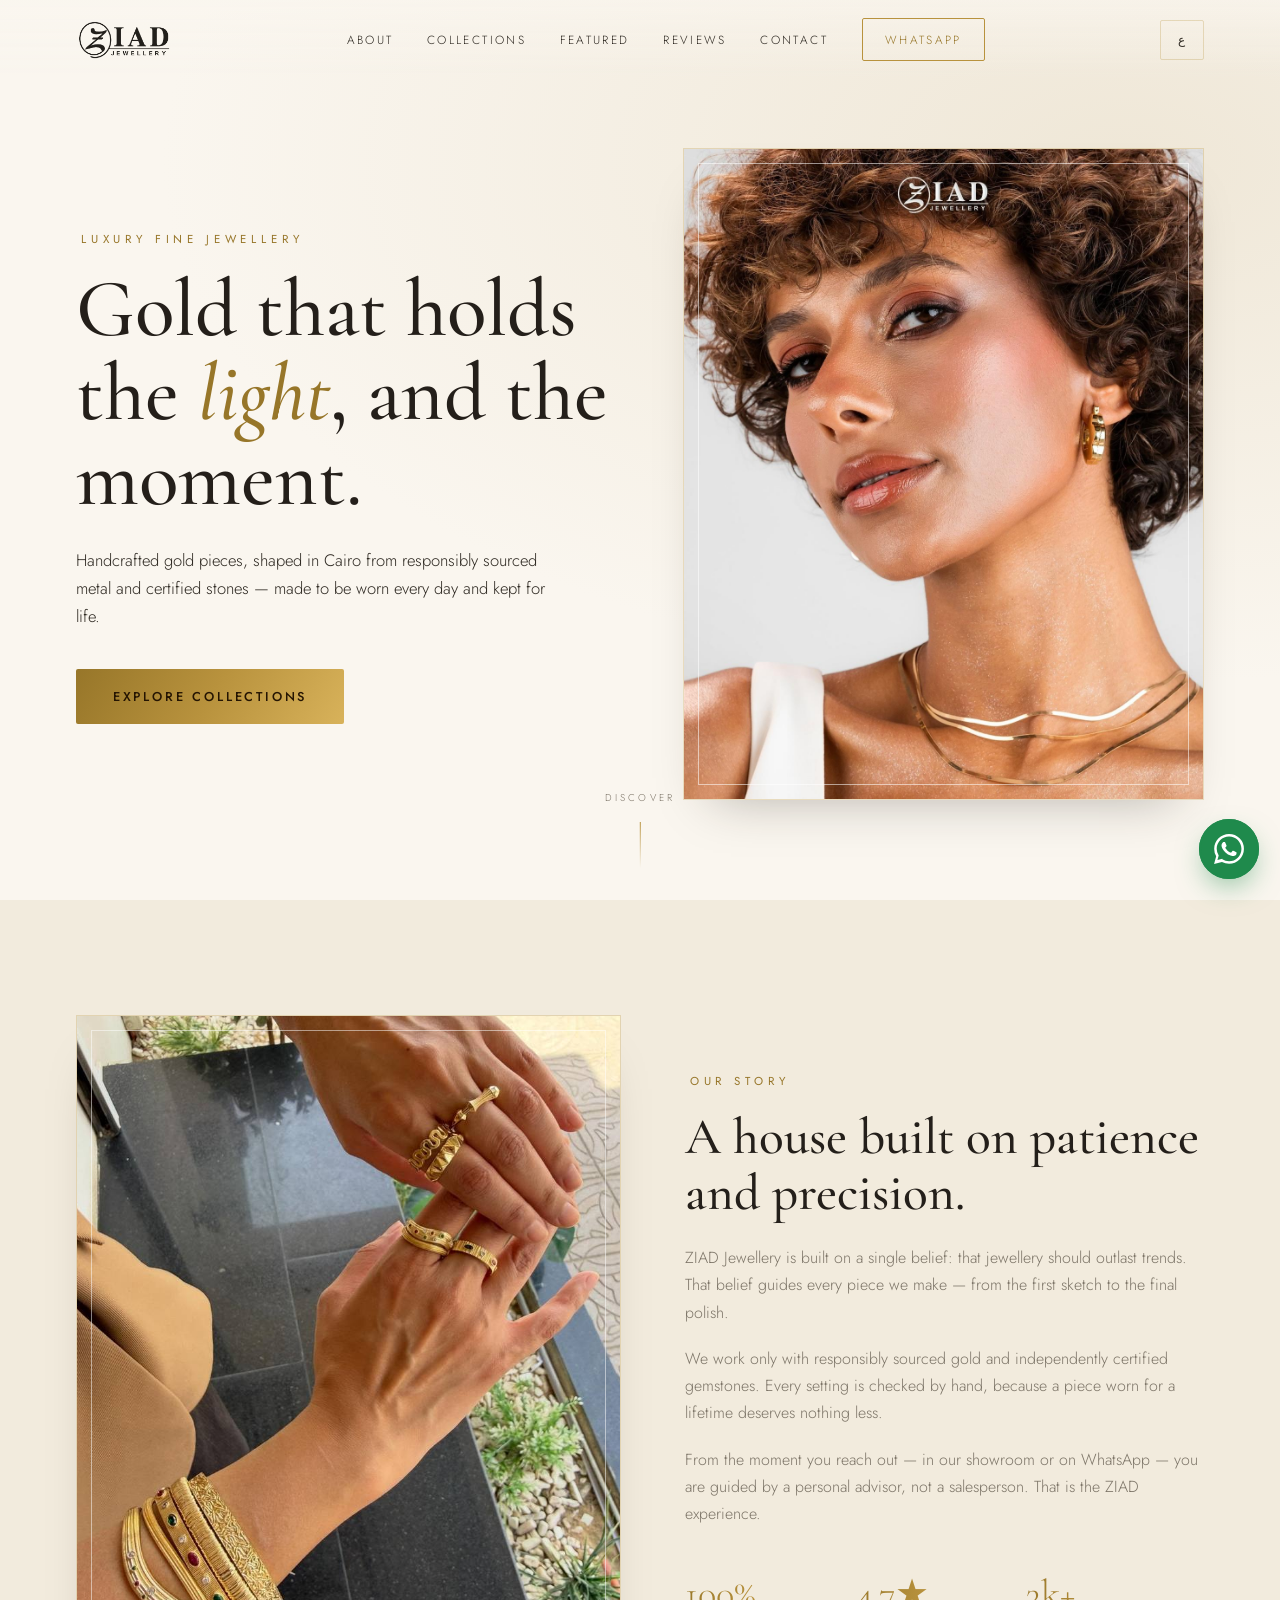
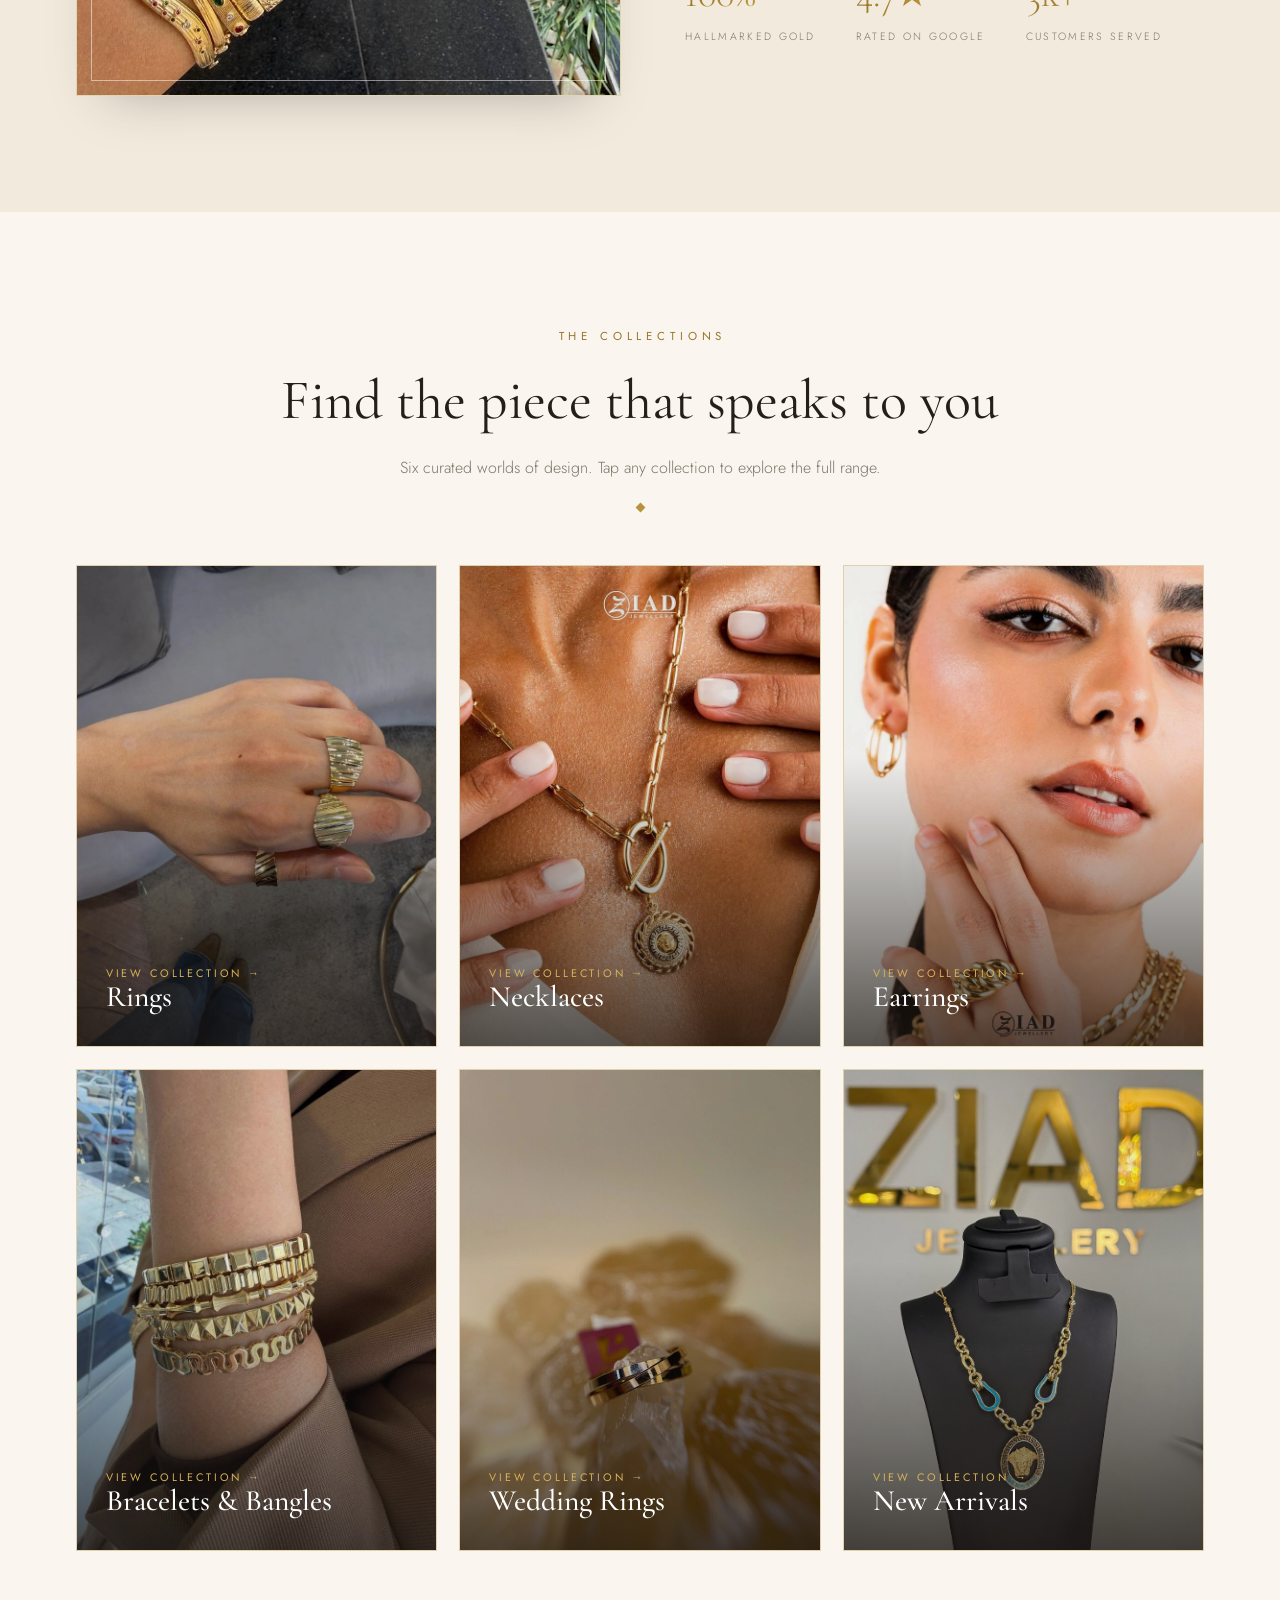
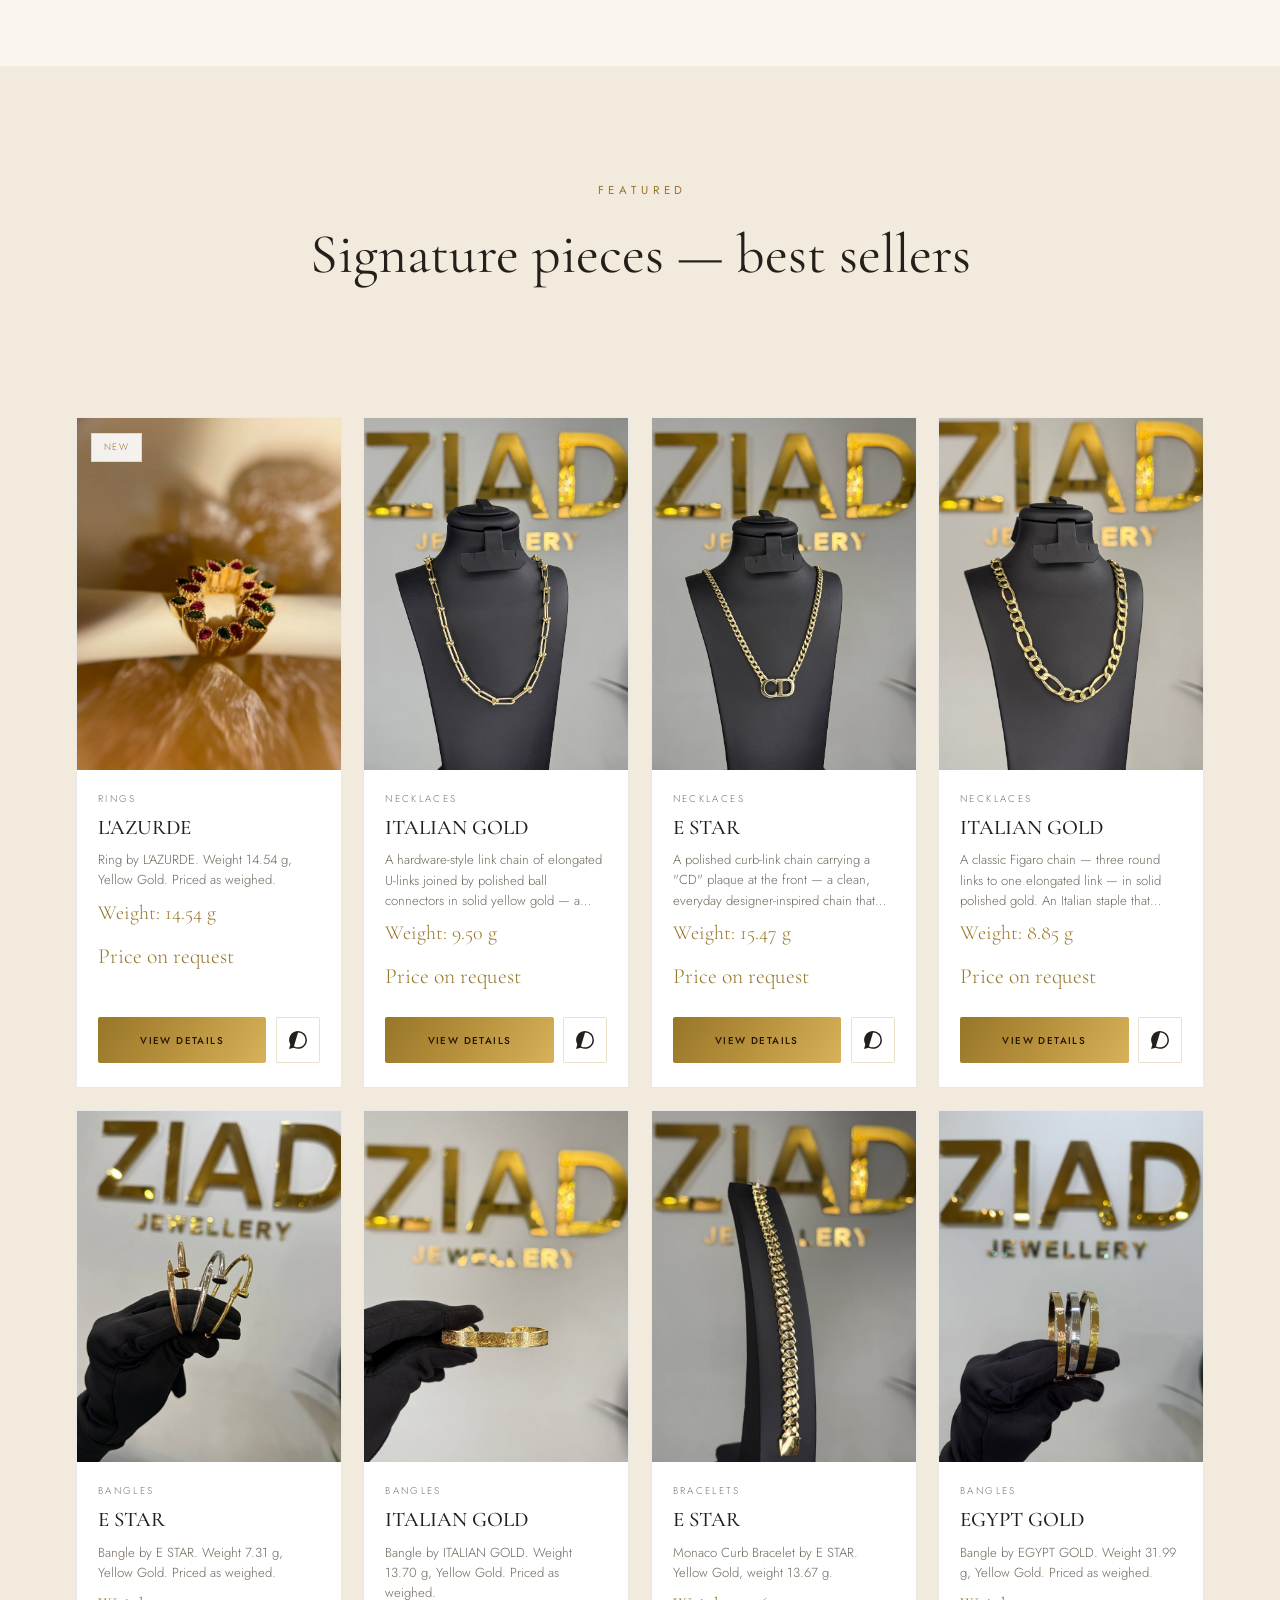
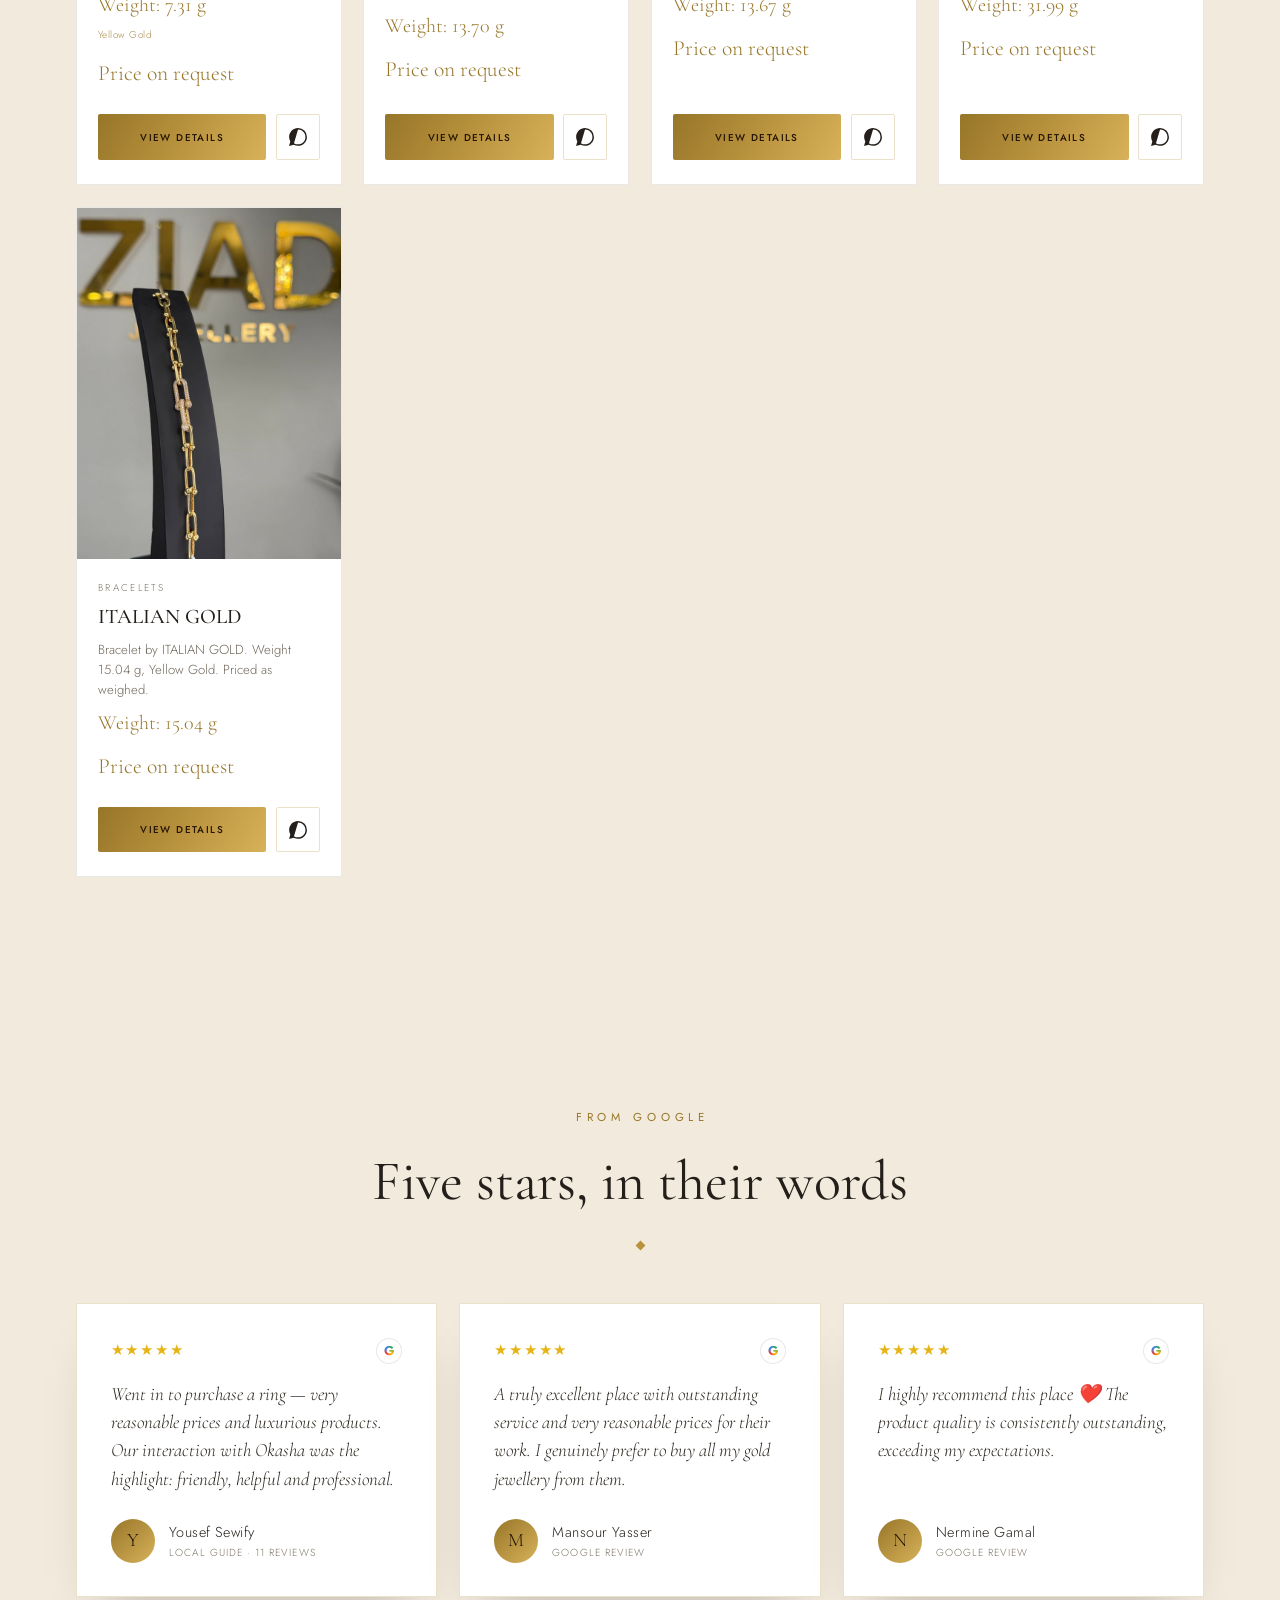
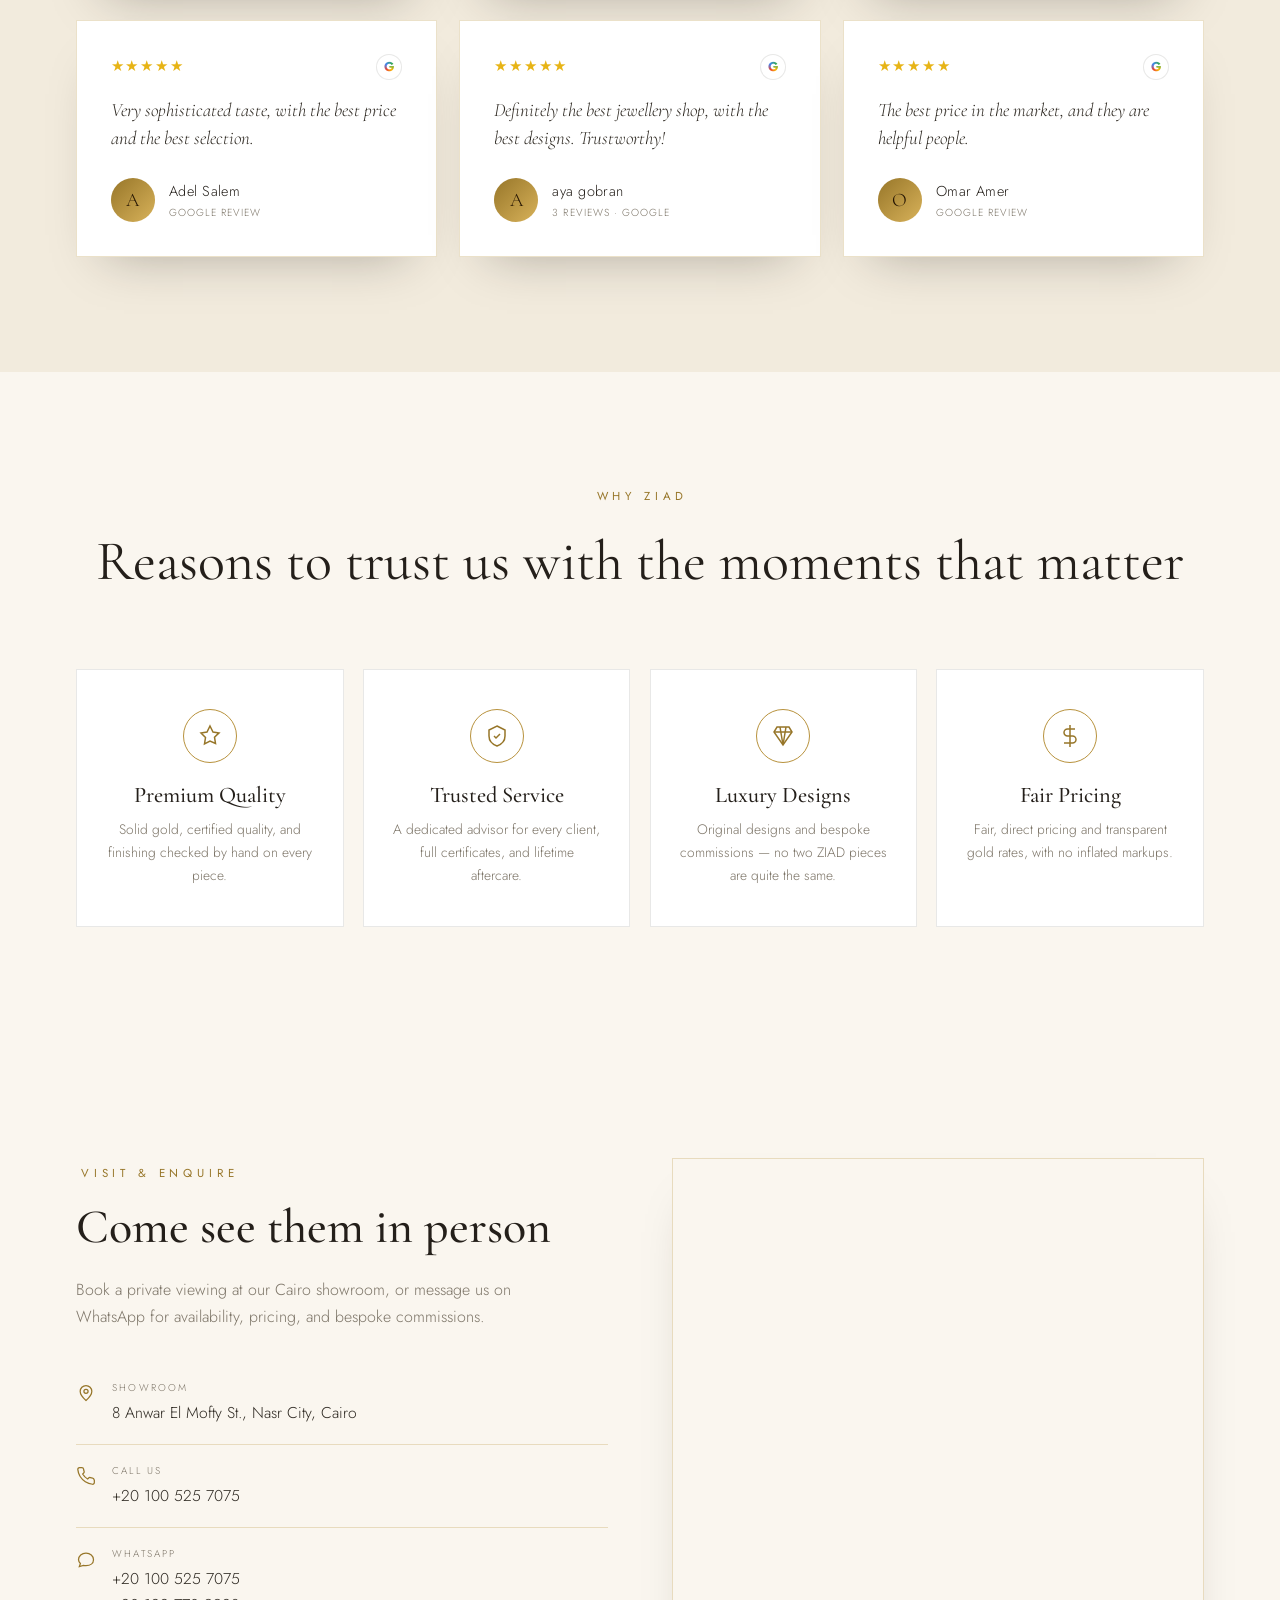
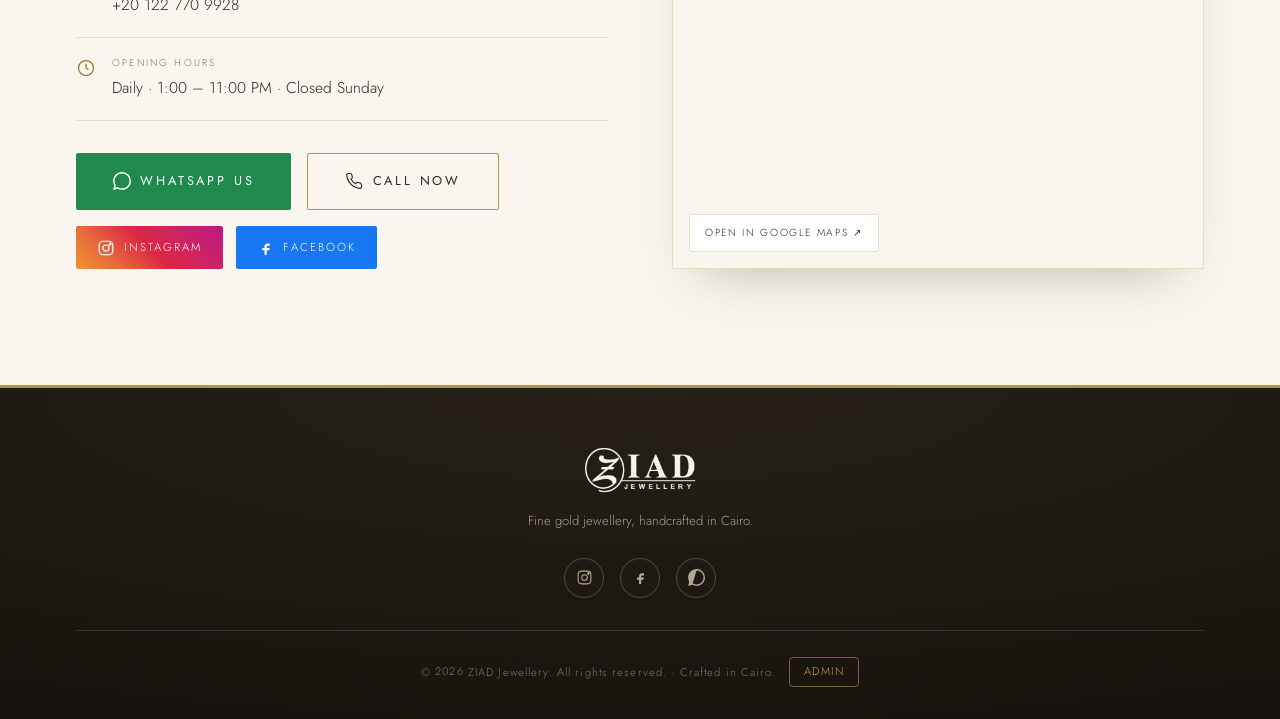
